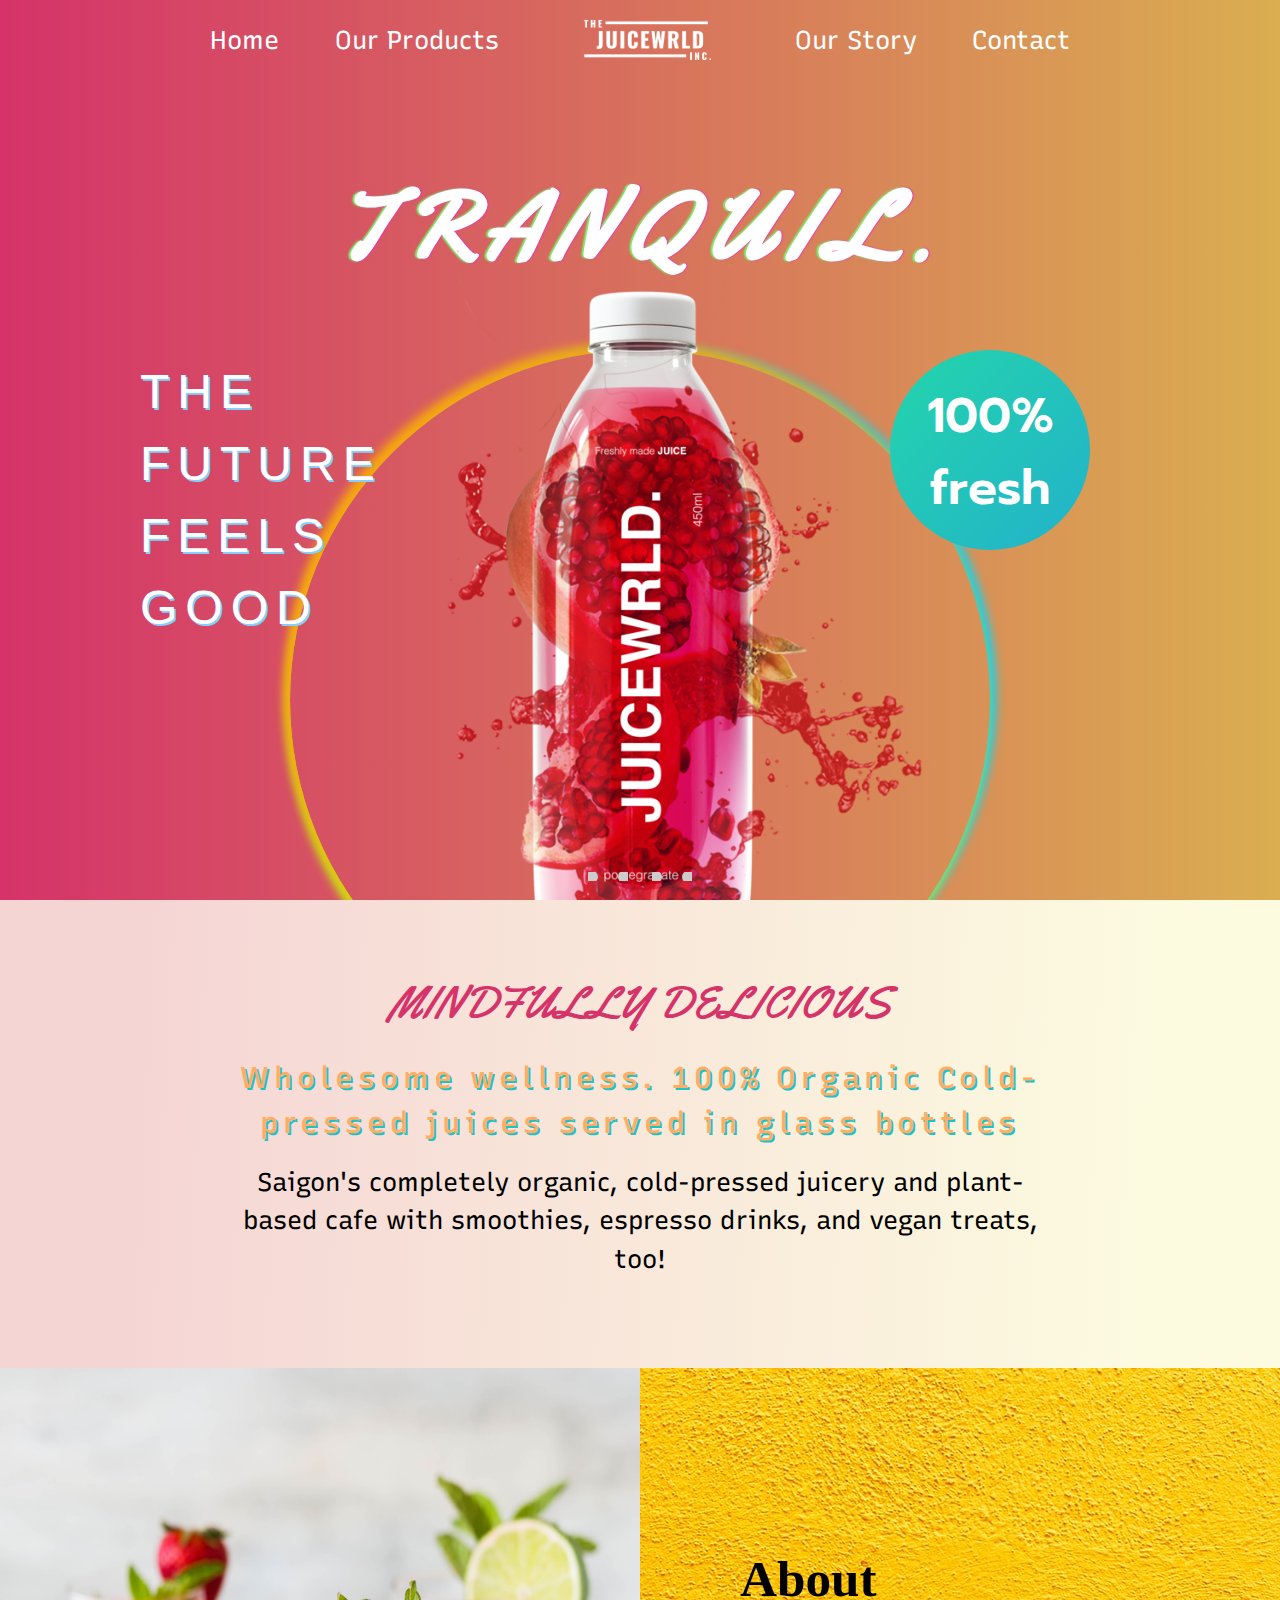
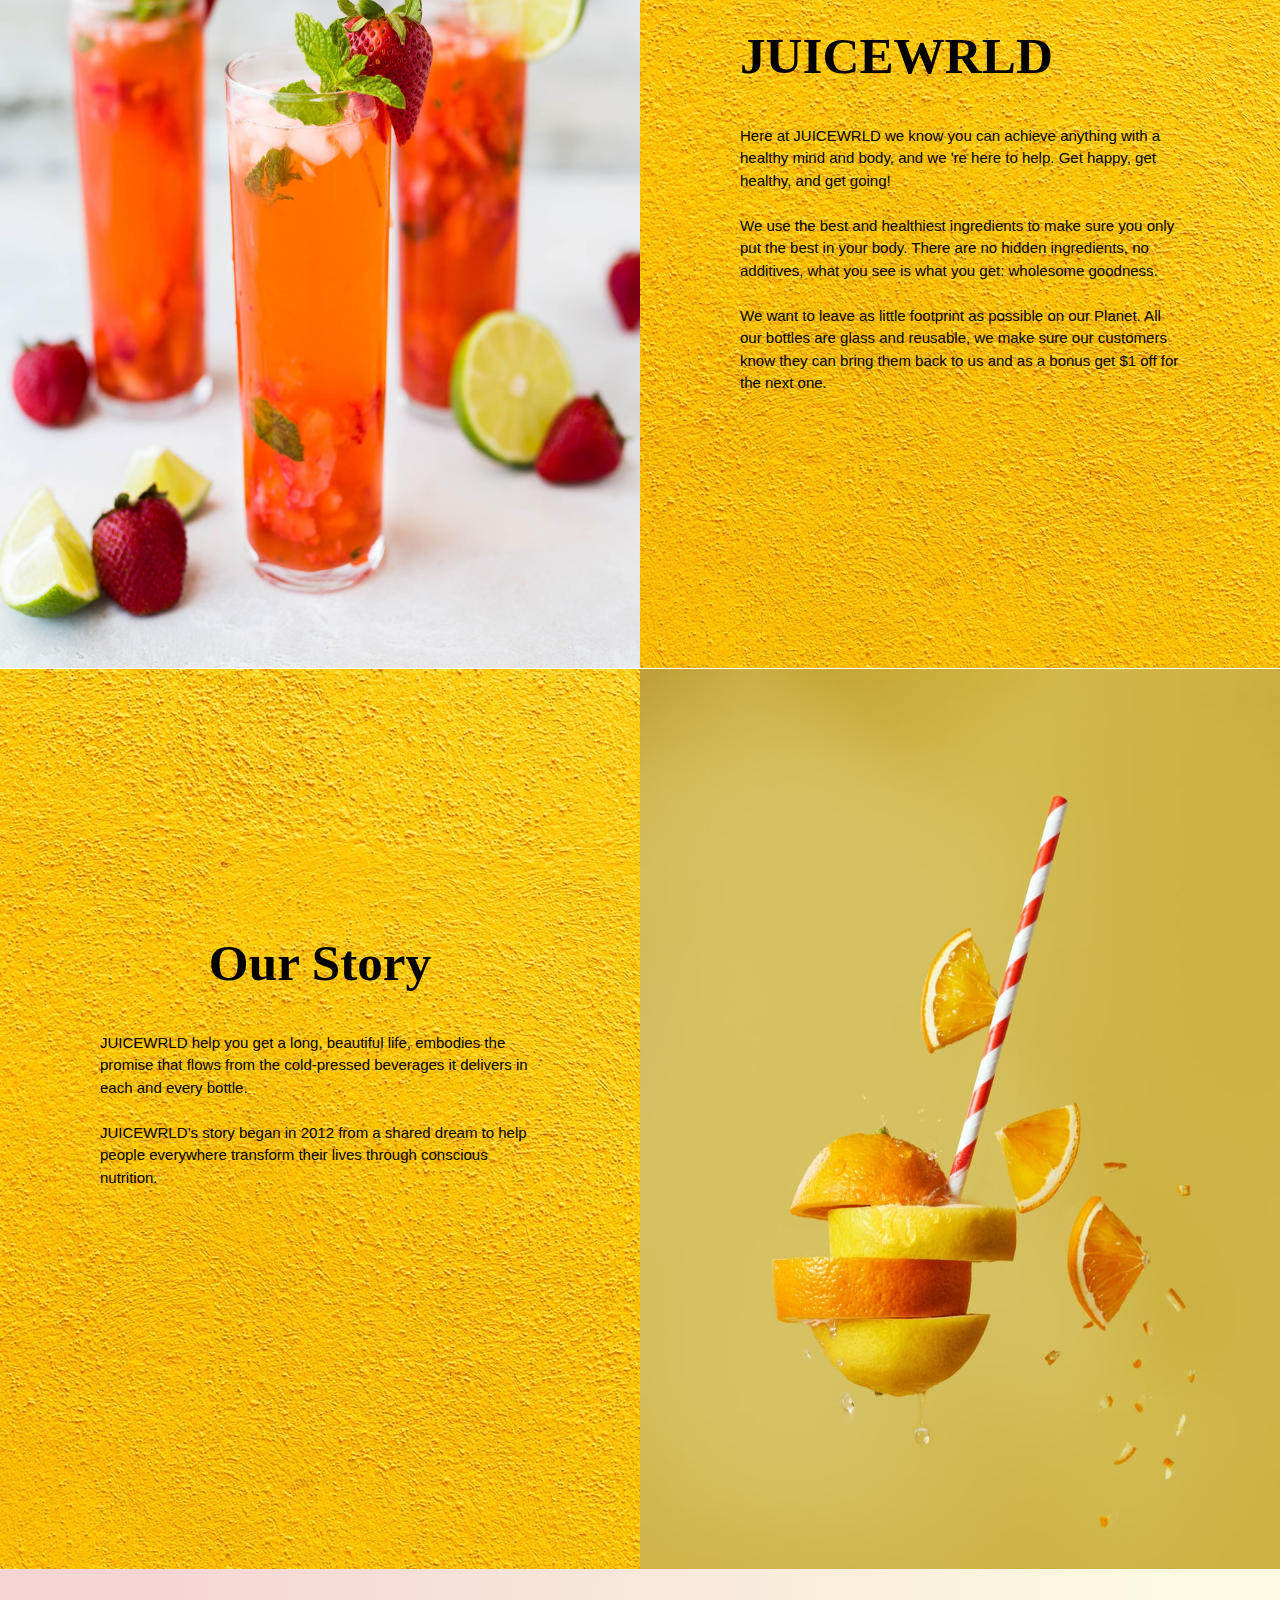
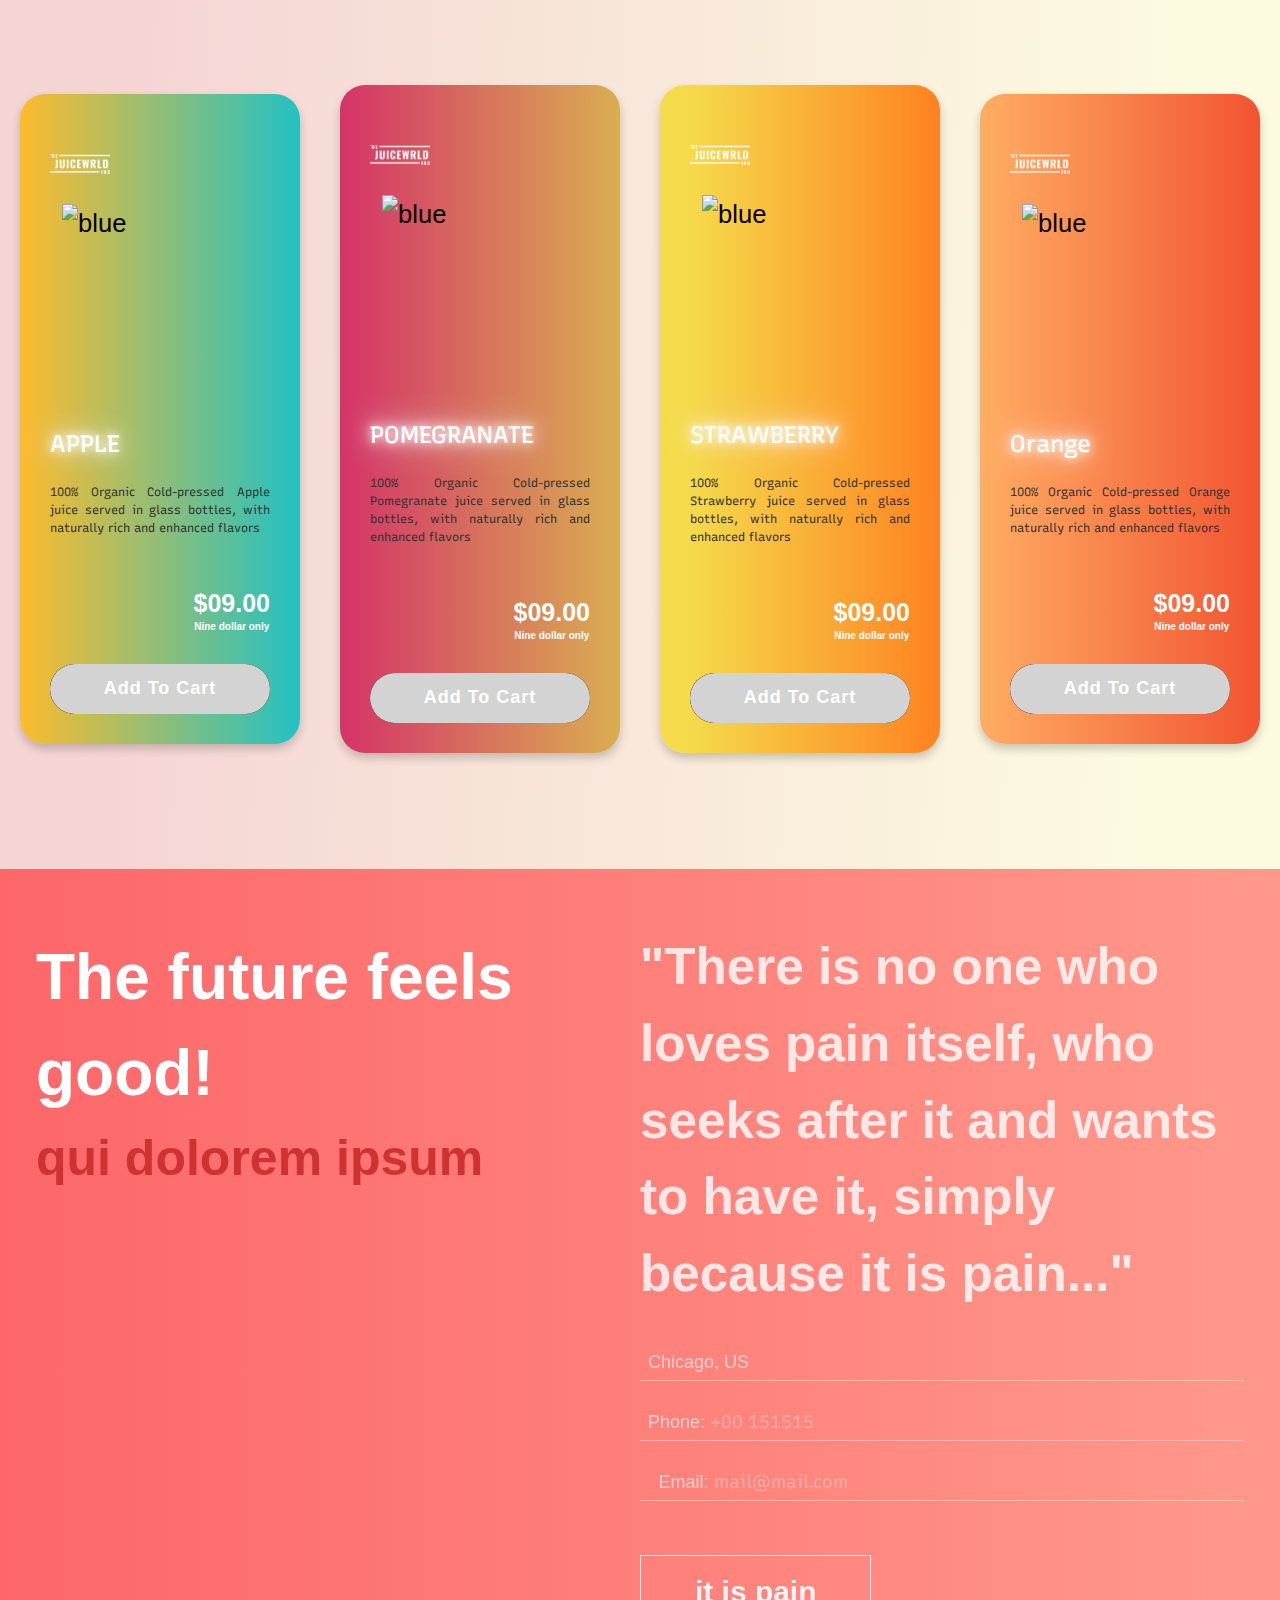
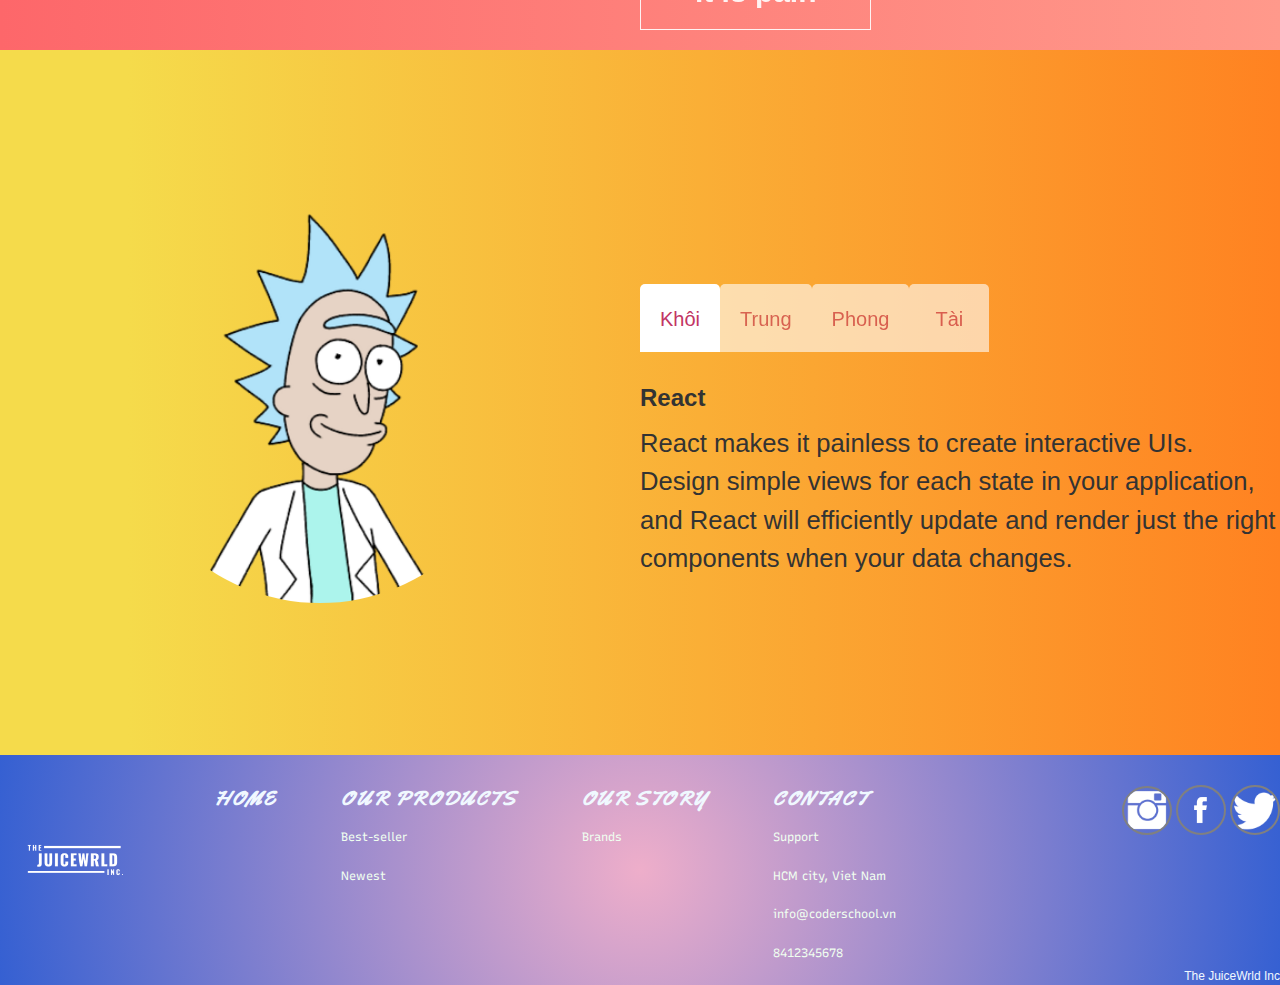
==== index.html @ 867b6883 "khoi" ====
<!DOCTYPE html>
<html>

<head>
  <meta charset="utf-8">
  <meta name="viewport" content="width=device-width">
  <title>repl.it</title>
  <link href="style.css" rel="stylesheet" type="text/css" />
  <link rel="preconnect" href="https://fonts.gstatic.com" crossorigin>
  <link href="https://fonts.googleapis.com/css2?family=Roboto:ital,wght@0,300;0,400;0,500;0,700;1,300&display=swap"
    rel="stylesheet">
  <link rel="stylesheet" href="https://cdnjs.cloudflare.com/ajax/libs/font-awesome/5.15.2/css/all.min.css"
    integrity="sha512-HK5fgLBL+xu6dm/Ii3z4xhlSUyZgTT9tuc/hSrtw6uzJOvgRr2a9jyxxT1ely+B+xFAmJKVSTbpM/CuL7qxO8w=="
    crossorigin="anonymous" />
  <link rel="preconnect" href="https://fonts.gstatic.com">
</head>

<body>
  <nav>
    <div class="nav-container">
      <div class="nav-link">
        <a href="#" class="nav-left">Home</a>
        <a href="#" class="nav-left">Our Products</a>
      </div>
      <img src="./images/juice_logo.png" alt="logo" width="200px">
      <div class="nav-link">
        <a href="#" class="nav-right">Our Story</a>
        <a href="#" class="nav-right">Contact</a>
      </div>
    </div>
  </nav>
  <div class="slider">
    <input type="radio" name="slider" title="slide1" checked="checked" class="slider__nav" />
    <input type="radio" name="slider" title="slide2" class="slider__nav" />
    <input type="radio" name="slider" title="slide3" class="slider__nav" />
    <input type="radio" name="slider" title="slide4" class="slider__nav" />
    <div class="slider__inner">
      <div class="slider__contents slider-page1">
        <h2 class="slider__caption">Tranquil.</h2>
        <div class="slider-circle"></div>
        <img class="slider_img" src="./images/Juice Pomegranate_2.png" height="800px">
        <p class="slider__txt">The future feels good</p>
        <p class="slider__right">100% fresh</p>
      </div>
      <div class="slider__contents slider-page2">
        <h2 class="slider__caption">Lightwave.</h2>
        <div class="slider-circle"></div>
        <img class="slider_img" src="./images/Juice Strawberry_2.png" height="800px">
        <p class="slider__txt">The future feels good</p>
        <p class="slider__right">100% fresh</p>
      </div>
      <div class="slider__contents slider-page3">
        <h2 class="slider__caption">Euphorics.</h2>
        <div class="slider-circle"></div>
        <img class="slider_img" src="./images/Juice Green_2.png" height="800px">
        <p class="slider__txt">The future feels good</p>
        <p class="slider__right">100% fresh</p>
      </div>
      <div class="slider__contents slider-page4">
        <h2 class="slider__caption">Kinergy.</h2>
        <div class="slider-circle"></div>
        <img class="slider_img" src="./images/Juice Orange_2.png" height="800px">
        <p class="slider__txt">The future feels good</p>
        <p class="slider__right">100% fresh</p>
      </div>
    </div>
  </div>
  <!-- story -->
  <div class="our-story">
    <div id="see-our-menu" class="div-block-13">
      <div class="text-block-34">
        MINDFULLY DELICIOUS<br />
      </div>
      <div class="paragraph-bigger cc-bigger-light">
        Wholesome wellness. 100% Organic Cold-pressed juices served in glass bottles <br />
      </div>
      <div class="text-block-35 mindfully">
        Saigon&#x27;s completely organic, cold-pressed juicery and plant-based cafe with smoothies, espresso drinks, and
        vegan treats, too!<br />
      </div>
    </div>
  </div>

  <div class="about-us">
    <div class="img-about"><img src="./images/khoi2.png" alt="" height="" width=""></div>
    <div class="about-us text">
      <h1 class="heading-2">About JUICEWRLD</h1>
      <p class="paragraph">
        Here at JUICEWRLD we know you can achieve anything with a healthy mind and body, and we &#x27;re here to help.
        Get happy, get healthy, and get going! <br />
        ‍<br />
        We use the best and healthiest ingredients to make sure you only put the best in your body. There are no hidden
        ingredients, no additives, what you see is what you get: wholesome goodness.<br />
        ‍<br />
        We want to leave as little footprint as possible on our Planet. All our bottles are glass and reusable, we make
        sure our customers know they can bring them back to us and as a bonus get $1 off for the next one.<br />
      </p>
    </div>
  </div>
  <div class="about-us">
    <div class="about-us text">
      <h1 class="heading-2">Our Story</h1>
      <p class="paragraph">
        JUICEWRLD help you get a long, beautiful life, embodies the promise that flows from the cold-pressed beverages it delivers in each and every bottle.  <br />
        ‍<br />
        JUICEWRLD’s story began in 2012 from a shared dream to help people everywhere transform their lives through conscious nutrition.<br />
        ‍<br />
    </div>
    <div class="img-about"><img src="./images/bg-aus.jpeg" alt="" height="" width=""></div>
    
  </div>
  <!--end story -->
  <div id="section3">

    <div class="product-card" id="card1">
      <div class="logo-cart">
        <img src="images/juice_logo.png" alt="logo">
        <i class='bx bx-shopping-bag'></i>
      </div>
      <div class="main-images">
        <img id="blue" class="blue active" src="images/Juice Green Apple 3.png" alt="blue">
      </div>
      <div class="juice-details">
        <span class="juice_name">APPLE</span>
        <p class="juice-info">100% Organic Cold-pressed Apple juice served in glass bottles, with naturally rich and
          enhanced flavors</p>
        <div class="stars">
          <i class='bx bxs-star'></i>
          <i class='bx bxs-star'></i>
          <i class='bx bxs-star'></i>
          <i class='bx bxs-star'></i>
          <i class='bx bx-star'></i>
        </div>
      </div>
      <div class="color-price">
        <div class="color-option">
          <span class="color"></span>
          <div class="circles">
          </div>
        </div>
        <div class="price">
          <span class="price_num">$09.00</span>
          <span class="price_letter">Nine dollar only</span>
        </div>
      </div>
      <div class="button button-color1">
        <div class="button-layer"></div>
        <button onclick="viewProduct()">Add To Cart</button>
      </div>
    </div>

    <div class="product-card" id="card2">
      <div class="logo-cart">
        <img src="images/juice_logo.png" alt="logo">
        <i class='bx bx-shopping-bag'></i>
      </div>
      <div class="main-images">
        <img id="blue" class="blue active" src="images/Juice Pomegranate 3.png" alt="blue">
      </div>
      <div class="juice-details">
        <span class="juice_name">POMEGRANATE</span>
        <p class="juice-info">100% Organic Cold-pressed Pomegranate juice served in glass bottles, with naturally rich
          and enhanced flavors</p>
        <div class="stars">
          <i class='bx bxs-star'></i>
          <i class='bx bxs-star'></i>
          <i class='bx bxs-star'></i>
          <i class='bx bxs-star'></i>
          <i class='bx bx-star'></i>
        </div>
      </div>
      <div class="color-price">
        <div class="color-option">
          <span class="color"></span>
          <div class="circles">
          </div>
        </div>
        <div class="price">
          <span class="price_num">$09.00</span>
          <span class="price_letter">Nine dollar only</span>
        </div>
      </div>
      <div class="button button-color2">
        <div class="button-layer"></div>
        <button onclick="viewProduct1()">Add To Cart</button>
      </div>
    </div>
    <div class="product-card" id="card3">
      <div class="logo-cart">
        <img src="images/juice_logo.png" alt="logo">
        <i class='bx bx-shopping-bag'></i>
      </div>
      <div class="main-images">
        <img id="blue" class="blue active" src="images/Juice Strawberry 3.png" alt="blue">
      </div>
      <div class="juice-details">
        <span class="juice_name">STRAWBERRY</span>
        <p class="juice-info">100% Organic Cold-pressed Strawberry juice served in glass bottles, with naturally rich
          and enhanced flavors</p>
        <div class="stars">
          <i class='bx bxs-star'></i>
          <i class='bx bxs-star'></i>
          <i class='bx bxs-star'></i>
          <i class='bx bxs-star'></i>
          <i class='bx bx-star'></i>
        </div>
      </div>
      <div class="color-price">
        <div class="color-option">
          <span class="color"></span>
          <div class="circles">
          </div>
        </div>
        <div class="price">
          <span class="price_num">$09.00</span>
          <span class="price_letter">Nine dollar only</span>
        </div>
      </div>
      <div class="button button-color3">
        <div class="button-layer"></div>
        <button onclick="viewProduct2()">Add To Cart</button>
      </div>
    </div>
    <div class="product-card" id="card4">
      <div class="logo-cart">
        <img src="images/juice_logo.png" alt="logo">
        <i class='bx bx-shopping-bag'></i>
      </div>
      <div class="main-images">
        <img id="blue" class="blue active" src="images/Juice Orange 3.png" alt="blue">
        <!--<img id="pink" class="pink" src="images/pink.png" alt="blue">-->
        <!--<img id="yellow" class="yellow" src="images/yellow.png" alt="blue">-->
      </div>
      <div class="juice-details">
        <span class="juice_name">Orange</span>
        <p class="juice-info">100% Organic Cold-pressed Orange juice served in glass bottles, with naturally rich and
          enhanced flavors</p>
        <div class="stars">
          <i class='bx bxs-star'></i>
          <i class='bx bxs-star'></i>
          <i class='bx bxs-star'></i>
          <i class='bx bxs-star'></i>
          <i class='bx bx-star'></i>
        </div>
      </div>
      <div class="color-price">
        <div class="color-option">
          <span class="color"></span>
          <div class="circles">
          </div>
        </div>
        <div class="price">
          <span class="price_num">$09.00</span>
          <span class="price_letter">Nine dollar only</span>
        </div>
      </div>
      <div class="button button-color4">
        <div class="button-layer"></div>
        <button onclick="viewProduct3()">Add To Cart</button>
      </div>
    </div>
  </div>
  <!-- contact  -->
  <div id="contact">
    <div class="grid wide contact__container">
      <div class="row">
        <div class="col l-6">
          <h1 class="contact__heading">
            The future feels good!
          </h1>
          <h3 class="contact__heading-sub">
            qui dolorem ipsum
          </h3>
        </div>
        <div class="col l-6">
          <h1 class="contact__heading-right">
            "There is no one who loves pain itself, who seeks after it and wants to have it, simply because
            it is pain..."
          </h1>
          <p><i class="fas fa-map-marker-alt"></i>Chicago, US</p>
          <p><i class="fas fa-phone-alt"></i> Phone: <a href="tel:+00 151515">+00 151515</a></p>
          <p><i class="fas fa-envelope"></i>Email: <a href="mailto:mail@mail.com">mail@mail.com</a></p>
          <span></span>
          <h3 class="text__contact">it is pain</h3>
        </div>
      </div>
    </div>
  </div>
  <!-- about -->
  <div id="slider__thanhttai">
    <div class="slider__img">
      <img src="./images/trung2.png" alt="" class="slider__img_a">
    </div>
    <div class="slider__thanhttai">
      <!-- Tab items -->
      <div class="tabs">
        <div class="tab-item active">
          <i class="tab-icon fas fa-apple-alt"></i>
          Khôi
        </div>
        <div class="tab-item">
          <i class="tab-icon fas fa-carrot"></i>
          Trung
        </div>
        <div class="tab-item">
          <i class="tab-icon fas fa-lemon"></i>
          Phong
        </div>
        <div class="tab-item">
          <i class="tab-icon fas fa-pepper-hot"></i>
          Tài
        </div>
        <div class="line"></div>
      </div>

      <!-- Tab content -->
      <div class="tab-content">
        <div class="tab-pane active">
          <h2>React</h2>
          <p>React makes it painless to create interactive UIs. Design simple views for each state in your
            application, and React will efficiently update and render just the right components when your
            data
            changes.</p>
        </div>
        <div class="tab-pane">
          <h2>Angular</h2>
          <p>Angular is an application design framework and development platform for creating efficient and
            sophisticated single-page apps.</p>
        </div>
        <div class="tab-pane">
          <h2>Ember</h2>
          <p>Ember.js is a productive, battle-tested JavaScript framework for building modern web
            applications. It
            includes everything you need to build rich UIs that work on any device.</p>
        </div>
        <div class="tab-pane">
          <h2>Vue.js</h2>
          <p>Vue (pronounced /vjuː/, like view) is a progressive framework for building user interfaces.
            Unlike
            other
            monolithic frameworks, Vue is designed from the ground up to be incrementally adoptable. </p>
        </div>
      </div>
    </div>
  </div>
  <!-- end about -->

  <footer>

    <div class="container">
      <div class="row1">
        <div class="row11">
          <div>
            <img src="images/juice_logo.png" width="150" />
          </div>
          <div class="col1">
            <div class="heading">Home</div>
          </div>
          <div>
            <div class="heading col">Our Products</div>
            <a href="#">Best-seller</a><br>
            <a href="#">Newest</a><br>
          </div>
          <div>
            <div class="heading col">Our Story</div>
            <a href="#">Brands</a><br>
          </div>
          <div>
            <div class="heading col">Contact</div>
            <a href="#">Support</a><br>
            <a href="#">HCM city, Viet Nam</a><br>
            <a href="#">info@coderschool.vn</a><br>
            <a href="#">8412345678</a><br>
          </div>
        </div>
        <div class="footer-right">
          <a href="#">
            <img src="images/ig.png" width="50" />
          </a>
          <a href="#">
            <img src="images/fb.png" width="50" />
          </a>
          <a href="#">
            <img src="images/twitter.png" width="50" />
          </a>
        </div>
      </div>
      <div class="row2">The JuiceWrld Inc</div>
    </div>
    </div>
  </footer>
  <script src="https://cdnjs.cloudflare.com/ajax/libs/animejs/2.0.2/anime.min.js"></script>
  <script src="/script.js"></script>
  <script>
    function viewProduct() {
      window.location.href = "product1.html";
    }
    function viewProduct1() {
      window.location.href = "product2.html";
    }
    function viewProduct2() {
      window.location.href = "product3.html";
    }
    function viewProduct3() {
      window.location.href = "product4.html";
    }
  </script>
</body>

</html>
---- style.css ----
@import url("https://fonts.googleapis.com/css2?family=Open+Sans:wght@400;500;600&family=Recursive:wght@300;400;500;600&family=Yellowtail&display=swap");
@import url("https://fonts.googleapis.com/css2?family=Yellowtail&display=swap");
@import url(https://maxcdn.bootstrapcdn.com/font-awesome/4.5.0/css/font-awesome.min.css);
@import url("https://fonts.googleapis.com/css2?family=Prompt:wght@500&display=swap");
@import url("https://fonts.googleapis.com/css2?family=Permanent+Marker&display=swap");

*,
*:before,
*:after {
  box-sizing: border-box;
}

html,
body {
  height: 100%;
}

body {
  font-size: 1rem;
  line-height: 1.5;
  margin: 0px;
  font-family: "Recursive", sans-serif;
}

/* Nav Bar Styling */
nav {
  position: absolute;
  width: 100%;
  height: 80px;
  background: transparent !important;
  z-index: 1;
  top: 0;
}

.nav-container {
  display: flex;
  height: 100%;
  flex-direction: row;
  justify-content: center;
  align-items: center;
}

a {
  text-decoration: none;
  color: white;
  cursor: pointer;
  font-family: "Recursive";
  font-weight: 400;
}
a:hover {
  -webkit-mask-image: linear-gradient(
    -75deg,
    rgba(0, 0, 0, 0.6) 30%,
    #000 50%,
    rgba(0, 0, 0, 0.6) 70%
  );
  -webkit-mask-size: 200%;
  animation: shine 2s infinite;
}
@-webkit-keyframes shine {
  from {
    -webkit-mask-position: 150%;
  }
  to {
    -webkit-mask-position: -50%;
  }
}

.nav-left {
  padding-right: 4rem;
}

.nav-right {
  padding-left: 4rem;
}

/* Hero Styling */
.slider {
  height: 100vh;
  width: 100%;
  position: relative;
  overflow: hidden;
  display: -webkit-box;
  display: -webkit-flex;
  display: -ms-flexbox;
  display: flex;
  -webkit-flex-flow: row nowrap;
  -ms-flex-flow: row nowrap;
  flex-flow: row nowrap;
  -webkit-box-align: end;
  -webkit-align-items: flex-end;
  -ms-flex-align: end;
  align-items: flex-end;
  -webkit-box-pack: center;
  -webkit-justify-content: center;
  -ms-flex-pack: center;
  justify-content: center;
  z-index: 0;
}
.slider__nav {
  width: 8px;
  height: 8px;
  margin: 1rem 12px 1.2rem 12px;
  border-radius: 50%;
  z-index: 10;
  outline: 6px solid #ccc;
  outline-offset: -6px;
  box-shadow: 0 0 0 0 #333, 0 0 0 0 rgba(51, 51, 51, 0);
  cursor: pointer;
  -webkit-appearance: none;
  -moz-appearance: none;
  appearance: none;
  -webkit-backface-visibility: hidden;
  backface-visibility: hidden;
}
.slider__nav:checked {
  -webkit-animation: check 0.4s linear forwards;
  animation: check 0.4s linear forwards;
}
.slider__nav:checked:nth-of-type(1) ~ .slider__inner {
  left: 0%;
}
.slider__nav:checked:nth-of-type(2) ~ .slider__inner {
  left: -100%;
}
.slider__nav:checked:nth-of-type(3) ~ .slider__inner {
  left: -200%;
}
.slider__nav:checked:nth-of-type(4) ~ .slider__inner {
  left: -300%;
}
.slider__inner {
  position: absolute;
  top: 0;
  left: 0;
  width: 400%;
  height: 100%;
  -webkit-transition: left 0.4s;
  transition: left 0.4s;
  display: -webkit-box;
  display: -webkit-flex;
  display: -ms-flexbox;
  display: flex;
  -webkit-flex-flow: row nowrap;
  -ms-flex-flow: row nowrap;
  flex-flow: row nowrap;
}

.slider__txt {
  position: absolute;
  transform: translateX(-350px);
  z-index: 2;
  height: 300px;
  width: 300px;
  padding-top: 80px;
  font-size: 3rem;
  font-weight: 500;
  text-align: center;
  font-family: "Prompt", sans-serif;
  text-transform: uppercase;
  letter-spacing: 0.5rem;
  text-shadow: 2px 2px lightskyblue;
  text-align: left;
  color: white !important;
}

.slider__right {
  position: absolute;
  transform: translateX(350px);
  z-index: 2;
  height: 200px;
  width: 200px;
  border-radius: 50%;
  font-size: 3rem;
  font-weight: 600;
  padding-top: 30px;
  color: white;
  background: linear-gradient(-45deg, #d53369, #daae51, #23a6d5, #23d5ab);
  background-size: 400% 400%;
  animation: gradient 15s ease infinite;
  font-family: "Prompt", sans-serif;
}

@keyframes gradient {
  0% {
    background-position: 0% 50%;
  }
  50% {
    background-position: 100% 50%;
  }
  100% {
    background-position: 0% 50%;
  }
}

.slider__contents {
  height: 100%;
  text-align: center;
  padding: 0px;
  display: -webkit-box;
  display: -webkit-flex;
  display: -ms-flexbox;
  display: flex;
  -webkit-box-flex: 1;
  -webkit-flex: 1;
  -ms-flex: 1;
  flex: 1;
  -webkit-flex-flow: column nowrap;
  -ms-flex-flow: column nowrap;
  flex-flow: column nowrap;
  -webkit-box-align: center;
  -webkit-align-items: center;
  -ms-flex-align: center;
  align-items: center;
  -webkit-box-pack: center;
  -webkit-justify-content: center;
  -ms-flex-pack: center;
  justify-content: center;
}

.slider-page1 {
  background: linear-gradient(90deg, #d53369 0%, #daae51 100%);
}

.slider-page2 {
  background: linear-gradient(90deg, #f5db4b 10%, #ff8221 100%);
}

.slider-page3 {
  background: linear-gradient(90deg, #fdbb2d 0%, #22c1c3 100%);
}

.slider-page4 {
  background: linear-gradient(90deg, #ffad63 0%, #f25431 100%);
}

.slider-circle {
  border: none;
  background-color: none;
  width: 700px;
  height: 700px;
  position: absolute;
  z-index: 1;
  transform: translateY(250px);
  -webkit-box-shadow: -6px -8px 10px #f8a50e, -4px 7px 10px #bff80e,
    6px -4px 10px #16acc7;
  -moz-box-shadow: -6px -8px 10px #f8a50e, -4px 7px 10px #bff80e,
    6px -4px 10px #0ed6f8;
  box-shadow: -6px -8px 10px #f8a50e, -4px 7px 10px #bff80e,
    6px -4px 10px #0ed6f8;

  -webkit-border-radius: 50%;
  -moz-border-radius: 50%;
  border-radius: 50%;

  -webkit-transition: box-shadow 0.4s ease;
  -moz-transition: box-shadow 0.4s ease;
  -o-transition: box-shadow 0.4s ease;
  -ms-transition: box-shadow 0.4s ease;
  transition: box-shadow 0.4s ease;
}

.slider__caption {
  position: absolute;
  transform: translateY(-220px);
  margin: 0.5rem 0 1rem;
  color: white;
  text-transform: uppercase;
  font-family: "Yellowtail", cursive;
  font-size: 6rem;
  font-weight: 600;
  text-shadow: 0.1rem 0 0.1rem #ea36af, -0.125rem 0 0.1rem #75fa69;
  letter-spacing: 0.125em;
  animation-duration: 0.1s;
  animation-name: textflicker;
  animation-iteration-count: infinite;
  animation-direction: alternate;
}
@keyframes textflicker {
  from {
    text-shadow: 1px 0 0 #ea36af, -2px 0 0 #75fa69;
  }
  to {
    text-shadow: 2px 0.5px 2px #ea36af, -1px -0.5px 2px #75fa69;
  }
}

.slider_img {
  position: absolute;
  transform: translateY(200px);
  z-index: 3;
}

.slider__txt {
  color: #999;
  margin-bottom: 3rem;
  max-width: 300px;
}

@-webkit-keyframes check {
  50% {
    outline-color: #333;
    box-shadow: 0 0 0 12px #333, 0 0 0 36px rgba(51, 51, 51, 0.2);
  }
  70% {
    outline-color: #333;
    box-shadow: 0 0 0 0 #333, 0 0 0 0 rgba(51, 51, 51, 0);
  }
}

@keyframes check {
  50% {
    outline-color: #333;
    box-shadow: 0 0 0 12px #333, 0 0 0 36px rgba(51, 51, 51, 0.2);
  }
  70% {
    outline-color: #333;
    box-shadow: 0 0 0 0 #333, 0 0 0 0 rgba(51, 51, 51, 0);
  }
}

/* our story */
.our-story {
  display: flex;
  margin-top: 0;
  justify-content: center;
  flex-direction: column;
}
.text-block-34 {
  margin-top: 44px;
  font-family: "Permanent Marker", cursive;
  font-size: 44px;
  text-align: center;
}
.paragraph-bigger.cc-bigger-light {
  margin-bottom: 0px;
  padding-top: 19px;
  opacity: 1;
  font-family: Montserrat, sans-serif;
  color: #000;
  font-size: 30px;
  text-align: center;
}
.text-block-35 {
  padding-top: 18px;
  padding-right: 0px;
  padding-left: 0px;
  text-align: center;
}

/* about us */
.about-us {
  display: flex;
  margin-top: 0px;
  flex-direction: row;
  margin-bottom: -10px;
}

.img-about {
  flex-basis: 50%;
}

.img-about img {
  flex-basis: 50%;
  height: 100vh;
  width: 100%;

  min-height: 0px;
}

.about-us .text {
  height: 100vh;
  display: flex;
  flex-direction: column;
  justify-content: center;
  align-items: center;
  width: 50%;
  padding: 0 100px 100px;
  background-image: url(./images/bg_abt.jpeg);
}

.about-us .heading-2 {
  font-family: "Permanent Marker", cursive;
  padding-bottom: 30px;
}

.about-us p {
  font-size: 15px;
}
/* contact */
* {
  box-sizing: border-box;
  margin: 0;
}

.grid {
  width: 100%;
  display: block;
  padding: 0;
}

.grid.wide {
  max-width: 1200px;
  margin: 0 auto;
}

.row {
  display: flex;
  flex-wrap: wrap;
  margin-left: -4px;
  margin-right: -4px;
}
.l-6 {
  flex: 0 0 50%;
  max-width: 50%;
}
#contact {
  min-height: 500px;
  background: linear-gradient(90deg, #fd676a, #ff998b);
  width: 100%;
  color: #fff;
}
#contact p {
  font-size: 18px;
  line-height: 26px;
  opacity: 0.6;
  padding: 4px 0;
  margin: 24px 0;
  border-bottom: 1px solid rgba(255, 255, 255, 0.6);
}
#contact i {
  font-size: 14px;
  margin-right: 8px;
}
#contact .contact__heading-sub {
  color: rgb(207 50 50);
  font-size: 50px;
  margin-bottom: 40px;
}
.contact__infor a {
  color: #000;
}
#contact .contact__heading {
  font-size: 64px;
}
#contact .contact__heading-right {
  font-size: rem;
  opacity: 0.8;
  margin-bottom: 32px;
}
.contact__button {
  margin-top: 30px;
  padding: 12px 50px;
}
.contact__container {
  padding: 60px 0 20px 0;
}
.text__contact {
  margin-top: 30px;
  opacity: 0.9;
  padding: 14px 54px;
  display: inline-block;
  border: 1px solid;
}

#contact a {
  color: rgba(255, 255, 255, 0.5);
}
/* Google Fonts Poppins */
@import url("https://fonts.googleapis.com/css2?family=Poppins:wght@400;500;600&display=swap");
* {
  margin: 0;
  padding: 0;
  box-sizing: border-box;
  font-family: "Poppins", sans-serif;
}

#section3 {
  height: 100vh;
  display: flex;
  align-items: center;
  justify-content: center;
  background-image: linear-gradient(
    92.7deg,
    rgba(245, 212, 212, 1) 8.5%,
    rgba(252, 251, 224, 1) 90.2%
  );
}
.product-card {
  position: relative;
  max-width: 355px;
  width: 100%;
  border-radius: 25px;
  padding: 20px 30px 30px 30px;
  box-shadow: 0 5px 10px rgba(0, 0, 0, 0.2);
  z-index: 3;
  overflow: hidden;
  margin: 20px;
}
#card1 {
  background: linear-gradient(90deg, #fdbb2d 0%, #22c1c3 100%);
}
#card2 {
  background: linear-gradient(90deg, #d53369 0%, #daae51 100%);
}
#card3 {
  background: linear-gradient(90deg, #f5db4b 10%, #ff8221 100%);
}
#card4 {
  background: linear-gradient(90deg, #ffad63 0%, #f25431 100%);
}
.product-card .logo-cart {
  display: flex;
  align-items: center;
  justify-content: space-between;
  /* border: 1px solid red; */
}
.product-card .logo-cart img {
  height: 100px;
  width: 60px;
  object-fit: cover;
  /* border: 1px solid red; */
}

.product-card .logo-cart i {
  font-size: 27px;
  color: #707070;
  cursor: pointer;
  transition: color 0.3s ease;
  /* border: 1px solid red; */
}
.product-card .logo-cart i:hover {
  color: #333;
}
.product-card .main-images {
  position: relative;
  height: 210px;
}

.product-card .main-images img {
  position: absolute;
  height: 220px;
  width: 100%;
  object-fit: cover;
  /* transform: rotate(18deg); */
  left: 12px;
  top: -40px;
  z-index: -1;
  opacity: 0;
  transition: opacity 0.5s ease;
  margin-top: 30px;
  padding-right: 15px;
}
.product-card .main-images img.active {
  opacity: 1;
}
.juice_name {
  padding-top: 20px;
  font-size: 24px;
  font-family: "Recursive";
  font-weight: 500;
  color: #fff;
  text-shadow: 0 0 10px #fff, 0 0 20px #fff, 0 0 40px #fff;
}

.juice-info {
  font-family: "Recursive";
  font-size: 16px;
  padding-top: 20px;
}
.product-card .juice-details p {
  font-size: 12px;
  font-weight: 400;
  color: #333;
  text-align: justify;
}
.product-card .juice-details .stars i {
  margin: 0 -1px;
  color: #333;
}
.product-card .color-price .color-option {
  display: flex;
  align-items: center;
}
.color-price {
  display: flex;
  justify-content: space-between;
  align-items: center;
  margin-top: 10px;
}
.color-price .color-option .color {
  font-size: 18px;
  font-weight: 500;
  color: white;
  margin-right: 8px;
  font-family: "Recursive";
}
.color-option .circles {
  display: flex;
}
.color-option .circles .circle {
  height: 18px;
  width: 18px;
  background: #0071c7;
  border-radius: 50%;
  margin: 0 4px;
  cursor: pointer;
  transition: all 0.4s ease;
}
.color-option .circles .circle.blue.active {
  box-shadow: 0 0 0 2px #fff, 0 0 0 4px #0071c7;
}
.color-option .circles .circle.pink {
  background: #fa1795;
}
.color-option .circles .circle.pink.active {
  box-shadow: 0 0 0 2px #fff, 0 0 0 4px #fa1795;
}
.color-option .circles .circle.yellow {
  background: #f5da00;
}
.color-option .circles .circle.yellow.active {
  box-shadow: 0 0 0 2px #fff, 0 0 0 4px #f5da00;
}
.color-price .price {
  display: flex;
  flex-direction: column;
  justify-content: center;
  align-items: center;
}
.color-price .price .price_num {
  font-size: 25px;
  font-weight: 600;
  color: white;
}
.color-price .price .price_letter {
  font-size: 10px;
  font-weight: 600;
  margin-top: -4px;
  color: white;
}
.product-card .button {
  position: relative;
  height: 50px;
  width: 100%;
  border-radius: 25px;
  margin-top: 30px;
  overflow: hidden;
}
.product-card .button .button-layer {
  position: absolute;
  height: 100%;
  width: 300%;
  left: -100%;
  /* background-image: linear-gradient(135deg,#9708CC, #43CBFF,#9708CC, #43CBFF ); */
  transition: all 0.4s ease;
  border-radius: 25px;
}
.product-card .button:hover .button-layer {
  left: 0;
}
.product-card .button button {
  position: relative;
  height: 100%;
  width: 100%;
  background: none;
  outline: none;
  border: none;
  font-size: 18px;
  font-weight: 600;
  letter-spacing: 1px;
  color: #fff;
  background-color: lightgray;
}

/* .row{
    display: flex;
    justify-content: around;
} */

.product-card .juice-details .juice_name:hover {
  transition: 0.5s linear;
  color: black;
  text-shadow: 0 0 10px #fff, 0 0 20px #fff, 0 0 40px #fff;
}
.product-card .juice-details .juice_name:nth-child(1) {
  margin-right: 5px;
}
.product-card .juice-details .juice_name:nth-child(2) {
  margin-left: 30px;
}
footer {
  background: radial-gradient(
    circle,
    rgba(238, 174, 202, 1) 0%,
    rgba(53, 96, 210, 1) 100%
  );
  color: cornsilk;
  padding-top: 30px;
}

footer .row1 {
  display: flex;
  justify-content: space-between;
}
footer .row11 {
  display: flex;
  justify-content: space-between;
  width: 70%;
}

footer .heading {
  color: aliceblue;
  font-family: "Yellowtail", cursive;
  font-size: 20px;
  font-weight: 900;
  line-height: 1.4;
  letter-spacing: 0.08em;
  text-transform: uppercase;
}

footer img {
  max-width: 95vw;
  height: auto;
}
/* footer .col1{
    display: flex;
    flex-direction: column;
    
} */

footer li {
  list-style-type: none;
}

.footer-right img {
  border-radius: 50%;
  border: 2px solid grey;
}
footer .row2 {
  display: flex;
  justify-content: right;
  color: aliceblue;
  font-size: 12px;
}

footer #lmao a {
  margin-right: 20px;
  font-size: 12px;
}

footer a {
  text-decoration: none;
  color: honeydew;
  font-size: 12px;
}
/* product */

:root {
  --white: #fff;
  --black: #111;
  --primary: #9d9091;
}
* *::before *::after {
  box-sizing: inherit;
  margin: 0;
  padding: 0;
}

body {
  font-size: 1.6rem;
  font-weight: 400;
  color: var (--pink);
  font-family: "Recursive", sans-serif;
  background-color: var(--white);
}

nav {
  position: absolute;
  width: 100%;
  height: 80px;
  background-color: transparent;
  z-index: 1;
  top: 30px;
}

.nav-container {
  display: flex;
  height: 100%;
  flex-direction: row;
  justify-content: center;
  align-items: center;
}
nav {
  background: linear-gradient(90deg, #d53369 0%, #daae51 100%);
  position: absolute;
  width: 100%;
  height: 80px;
  z-index: 1;
  top: 0;
  left: 0;
  right: 0;
}

.nav-container {
  display: flex;
  height: 100%;
  flex-direction: row;
  justify-content: center;
  align-items: center;
}

a {
  text-decoration: none;
  color: white;
  cursor: pointer;
  font-family: "Recursive";
  font-weight: 400;
}
a:hover {
  mask-image: linear-gradient(
    -75deg,
    rgba(0, 0, 0, 0.6) 30%,
    #000 50%,
    rgba(0, 0, 0, 0.6) 70%
  );
  mask-size: 200%;
  animation: shine 2s infinite;
}
@keyframes shine {
  from {
    -webkit-mask-position: 150%;
  }
  to {
    -webkit-mask-position: -50%;
  }
}

.nav-left {
  padding-right: 3rem;
}

.nav-right {
  padding-left: 3rem;
}

.b-circle {
  height: 500px;
  width: 500px;
  border-radius: 50%;
  background-color: pink;
  position: relative;
  /* background-image: radial-gradient(#ff8a00, #e52e71); */
  box-shadow: 0 10px 15px 5px grey;
  display: block;
  margin: auto;
  background: -webkit-radial-gradient(100px 100px, circle, #ff8a00, #e52e71);
}

.b-circle img {
  border-radius: 50%;
  max-width: 500px;
  padding-top: 50px;
  position: absolute;
  transform: rotate(20deg);
  left: 10px;
  top: 10px;
}

.container__container {
  max-width: 1400px;
  margin: 0 auto;
  padding-top: 200px;
}

.content-product {
  display: flex;
  justify-content: space-between;
  align-items: center;
  padding-left: 60px;
  padding-right: 60px;
}

.left-side {
  flex-basis: 40%;
  display: flex;
  align-items: center;
  justify-content: center;
}

.header1 {
  color: red;
  font-weight: 400;
  font-size: 30px;
}

.header2 {
  padding-bottom: 20px;
  color: pink;
  font-size: 50px;
}

.bottom-row {
  display: flex;
  justify-content: space-between;
}

table {
  border-collapse: separate;
  border: solid black 1px;
  border-spacing: 0;
  border-radius: 6px;
  color: white;
}

table tr th,
table tr td {
  border-right: 1px solid #000;
  border-bottom: 1px solid #000;
  padding: 5px;
  color: black;
}
table tr th:first-child,
table tr td:first-child {
  border-left: 1px solid #bbb;
}
table tr th {
  background: #eee;
  border-top: 1px solid #bbb;
  text-align: left;
}

tr .first-column {
  background: -webkit-radial-gradient(10px 10px, circle, #ff8a00, #e52e71);
  color: white;
}

.nutri {
  padding-bottom: 30px;
}
button.content__btn {
  width: 80px;
  height: 80px;
  font-weight: 600;
  text-align: center;
  padding: 10px 0 0 0;
  border-radius: 3px;
  outline: none;
  border: 1px solid #ccc;
  margin: 0 6px;
  background: #fff;
}
button.content__btn:active {
  background: -webkit-radial-gradient(10px 10px, circle, #ff8a00, #e52e71);
  color: #fff;
}
.content__btn .mes {
  font-weight: 100;
}
.button__btn-order {
  display: flex;
}

.button__quantity span {
  padding: 0 16px 0 0;
}
.button__quantity {
  border: 1px solid #ccc;
  padding: 5px -21px 5px 5px;
  margin-right: 60px;
  padding: 8px 0 8px 15px;
  border-radius: 10px;
}
button.btn {
  padding: 10px 20px;
  color: #fff;
  background: -webkit-radial-gradient(10px 10px, circle, #ff8a00, #e52e71);
  outline: none;
  border: 1px solid #ccc;
  cursor: pointer;
  border-radius: 15px;
}

.btn:active {
  background: -webkit-radial-gradient(10px 10px, circle, #a85a00, #961e4a);
}
/* toast message */
.toast {
  display: flex;
  align-items: center;
  border-left: 3px solid;
  box-shadow: 0 4px 8px rgba(0, 0, 0, 0.5);
  background-color: #fff;
  border-radius: 3px;
  max-width: 446px;
  padding: 10px 0;
  transition: all linear 0.3s;
}
@keyframes slideInLeft {
  from {
    opacity: 0;
    transform: translateX(calc(100% + 16px));
  }
  to {
    opacity: 1;
    transform: translateX(0);
  }
}
@keyframes FadeIn {
  to {
    opacity: 0;
  }
}
.toast + .toast {
  margin-top: 24px;
}
.toast__close,
.toast__icon {
  padding: 0 16px;
}
.toast__icon {
  font-size: 24px;
}

.toast__body {
  flex-grow: 1;
}

.toast__title {
  margin: 10px 0 10px 0;
  font-size: 16px;
  color: #333;
}

.toast__msg {
  margin: 5px 0 10px 0;
  font-size: 16px;
  color: #666;
}

.toast__close {
  font-size: 20px;
  color: rgba(0, 0, 0, 0.2);
  cursor: pointer;
}

.toast--success {
  border-color: #71be34;
}
.toast--success .toast__icon {
  color: #71be34;
}
.toast--danger {
  border-color: #ff623d;
}
.toast--danger .toast__icon {
  color: #ff623d;
}

.toast--warn {
  background-color: #ffb702;
}
.toast--warn .toast__icon {
  background-color: #ffb702;
}

#toast {
  position: fixed;
  top: 16px;
  right: 16px;
}
input#js-quantity {
  outline: none;
  border: 1px solid transparent;
  text-align: center;
}
.button__quantity span {
  cursor: pointer;
}

/* slider */

#slider__thanhttai {
  display: flex;
  width: 100%;
  justify-content: center;
  padding: 150px 0;
  background: linear-gradient(90deg, #f5db4b 10%, #ff8221 100%);
}
.slider__img {
  flex-basis: 50%;
  display: flex;
  justify-content: center;
  align-items: center;
}
img.slider__img_a {
  width: 400px;
  height: 400px;
  border-radius: 50%;
  /* background-position: center; */
  object-fit: cover;
  /* background-size: contain; */
}

.slider__thanhttai {
  max-width: 720px;
  flex-basis: 50%;
  margin-top: 84px;
}
.tabs {
  display: flex;
  position: relative;
}
.tabs .line {
  position: absolute;
  left: 0;
  bottom: 0;
  width: 0;
  height: 6px;
  border-radius: 15px;
  background-color: #c23564;
  transition: all 0.2s ease;
}
.tab-item {
  min-width: 80px;
  padding: 16px 20px 11px 20px;
  font-size: 20px;
  text-align: center;
  color: #c23564;
  background-color: #fff;
  border-top-left-radius: 5px;
  border-top-right-radius: 5px;
  border-bottom: 5px solid transparent;
  opacity: 0.6;
  cursor: pointer;
  transition: all 0.5s ease;
}
.tab-icon {
  font-size: 24px;
  width: 32px;
  position: relative;
  top: 2px;
}
.tab-item:hover {
  opacity: 1;
  background-color: rgba(194, 53, 100, 0.05);
  border-color: rgba(194, 53, 100, 0.1);
}
.tab-item.active {
  opacity: 1;
}
#slider__thanhttai .tab-content {
  padding: 28px 0;
  min-height: 200px;
}
.tab-pane {
  color: #333;
  display: none;
}
.tab-pane.active {
  display: block;
}
.tab-pane h2 {
  font-size: 24px;
  margin-bottom: 8px;
}
/* story */
@font-face {
  font-family: "Permanent Marker";
  font-style: normal;
  font-weight: 400;
  src: url(https://fonts.gstatic.com/s/permanentmarker/v10/Fh4uPib9Iyv2ucM6pGQMWimMp004La2Cfw.woff2)
    format("woff2");
  unicode-range: U+0000-00FF, U+0131, U+0152-0153, U+02BB-02BC, U+02C6, U+02DA,
    U+02DC, U+2000-206F, U+2074, U+20AC, U+2122, U+2191, U+2193, U+2212, U+2215,
    U+FEFF, U+FFFD;
}
.div-block-13 {
  position: relative;
  padding: 0 204px 90px;
  display: flex;
  margin-top: 0;
  justify-content: center;
  flex-direction: column;
  background-image: linear-gradient(
    92.7deg,
    rgba(245, 212, 212, 1) 8.5%,
    rgba(252, 251, 224, 1) 90.2%
  );
}
.text-block-34 {
  margin-top: 70px;
  font-family: "Yellowtail", cursive;
  font-size: 44px;
  text-align: center;
  color: #d53369;
  animation-duration: 0.1s;
  animation-name: textflicker;
  animation-iteration-count: infinite;
  animation-direction: alternate;
}
@keyframes textflicker {
  from {
    text-shadow: 1px 0 0 #ea36af, -2px 0 0 #75fa69;
  }
  to {
    text-shadow: 2px 0.5px 2px #ea36af, -1px -0.5px 2px #75fa69;
  }
}
.paragraph-bigger.cc-bigger-light {
  margin-bottom: 0px;
  padding-top: 19px;
  font-family: "Recursive";
  color: #ffad63;
  font-size: 30px;
  text-shadow: 2px 2px #22c1c3;
  text-align: center;
  padding-left: 30px;
  padding-right: 30px;
  letter-spacing: 0.3rem;
  font-weight: 500;
}
.text-block-35 {
  padding-top: 18px;
  padding-right: 0px;
  padding-left: 0px;
  text-align: center;
  font-family: "Recursive";
  padding-left: 30px;
  padding-right: 30px;
}

/* Styling about us */
/* about us */
.about-us {
  display: flex;
  margin-top: 0px;
  flex-direction: row;
  margin-bottom: -10px;
}

.img-about {
  flex-basis: 50%;
}

.img-about img {
  flex-basis: 50%;
  height: 100vh;
  width: 100%;

  min-height: 0px;
}

.about-us .text {
  height: 100vh;
  display: flex;
  flex-direction: column;
  justify-content: center;
  align-items: center;
  width: 50%;
  padding: 0 100px 100px;
  background-image: url(./images/bg_abt.jpeg);
}

.about-us .heading-2 {
  font-family: "Permanent Marker", cursive;
  padding-bottom: 30px;
}

.about-us p {
  font-size: 15px;
}
.button {
  width: 220px;
  height: 50px;
  border: none;
  outline: none;
  color: #fff;
  background: #111;
  cursor: pointer;
  position: relative;
  z-index: 0;
  border-radius: 10px;
}

.button:before {
  content: "";
  background: linear-gradient(
    45deg,
    #ff0000,
    #ff7300,
    #fffb00,
    #48ff00,
    #00ffd5,
    #002bff,
    #7a00ff,
    #ff00c8,
    #ff0000
  );
  position: absolute;
  top: -2px;
  left: -2px;
  background-size: 400%;
  z-index: -1;
  filter: blur(5px);
  width: calc(100% + 4px);
  height: calc(100% + 4px);
  animation: glowing 20s linear infinite;
  opacity: 0;
  transition: opacity 0.3s ease-in-out;
  border-radius: 10px;
}

.button:active {
  color: #000;
}

.button:active:after {
  background: transparent;
}

.button:before {
  opacity: 1;
}

.button:after {
  z-index: -1;
  content: "";
  position: absolute;
  width: 100%;
  height: 100%;
  background: #111;
  left: 0;
  top: 0;
  border-radius: 10px;
}

button:hover {
  box-shadow: 0 0 10px 0 #00d7c3 inset, 0 0 20px 2px #00d7c3;
  border: 3px solid #00d7c3;
  stroke-width: 4;
}
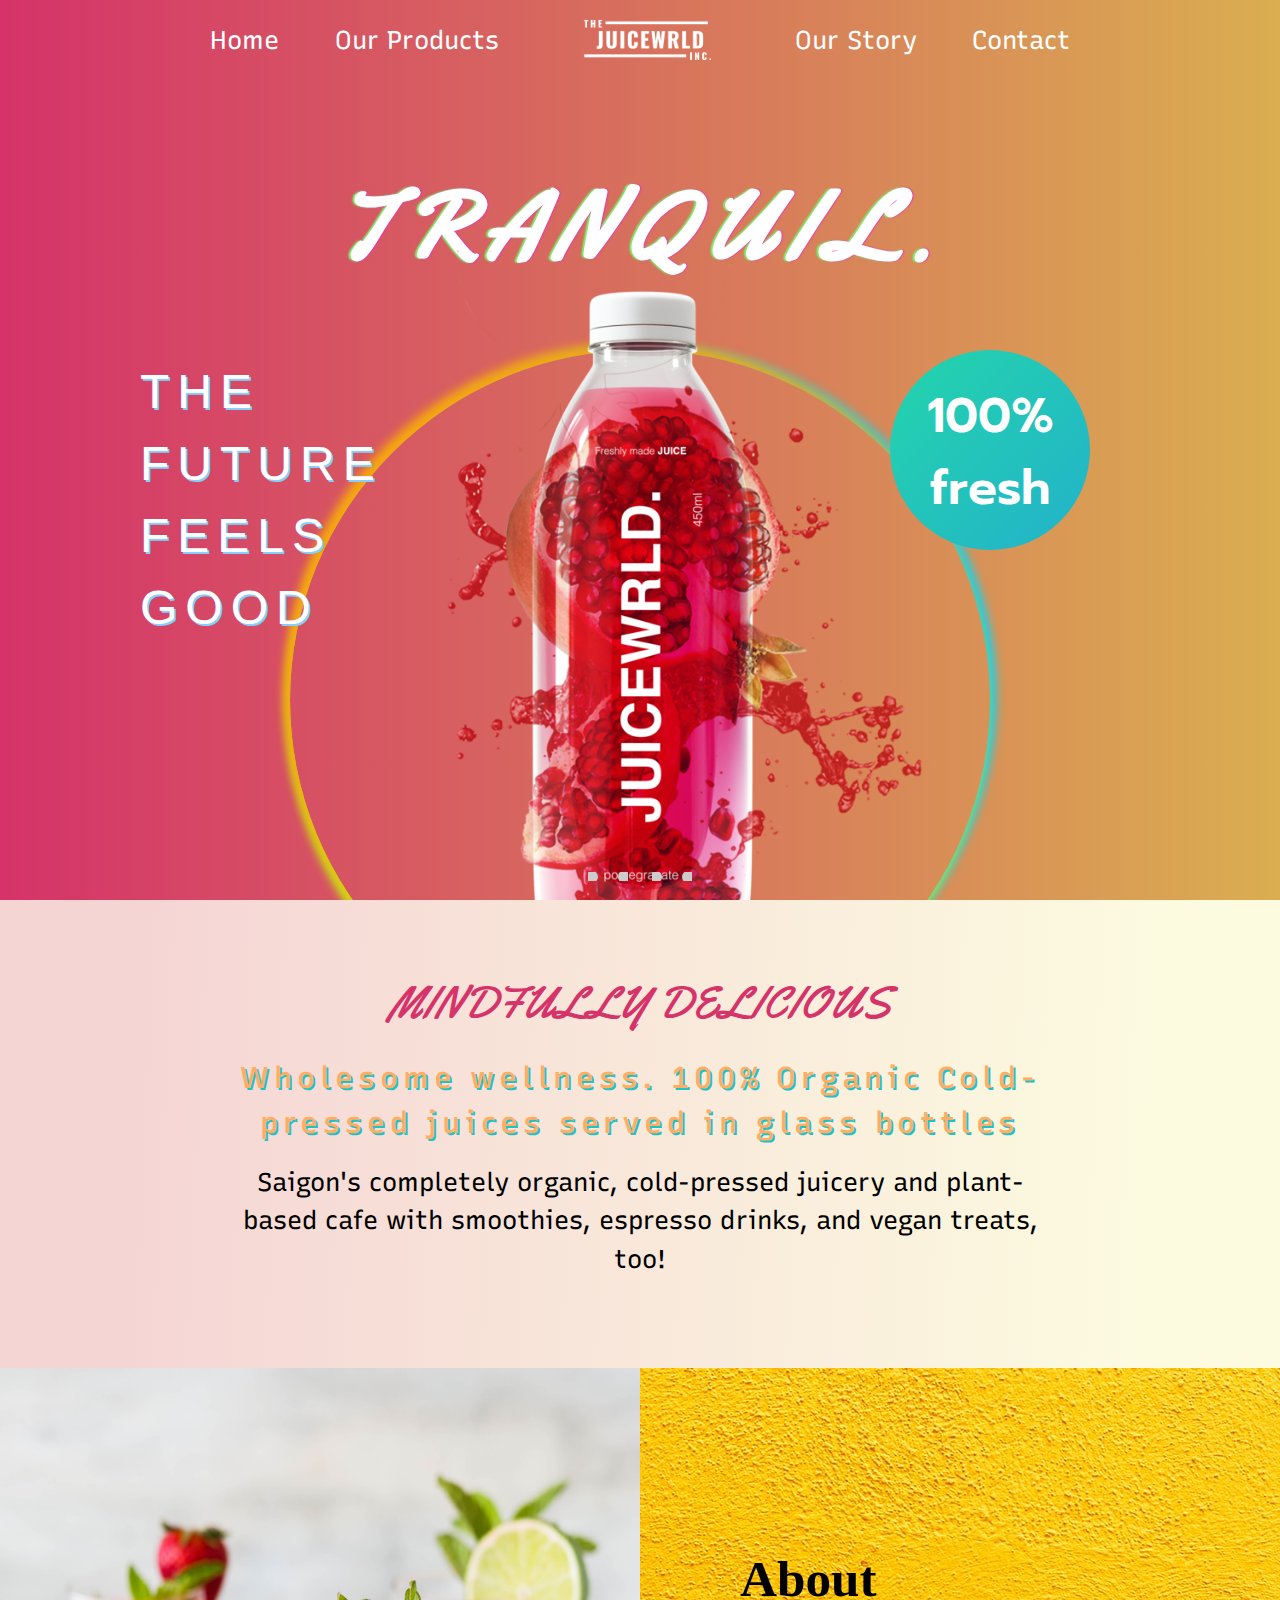
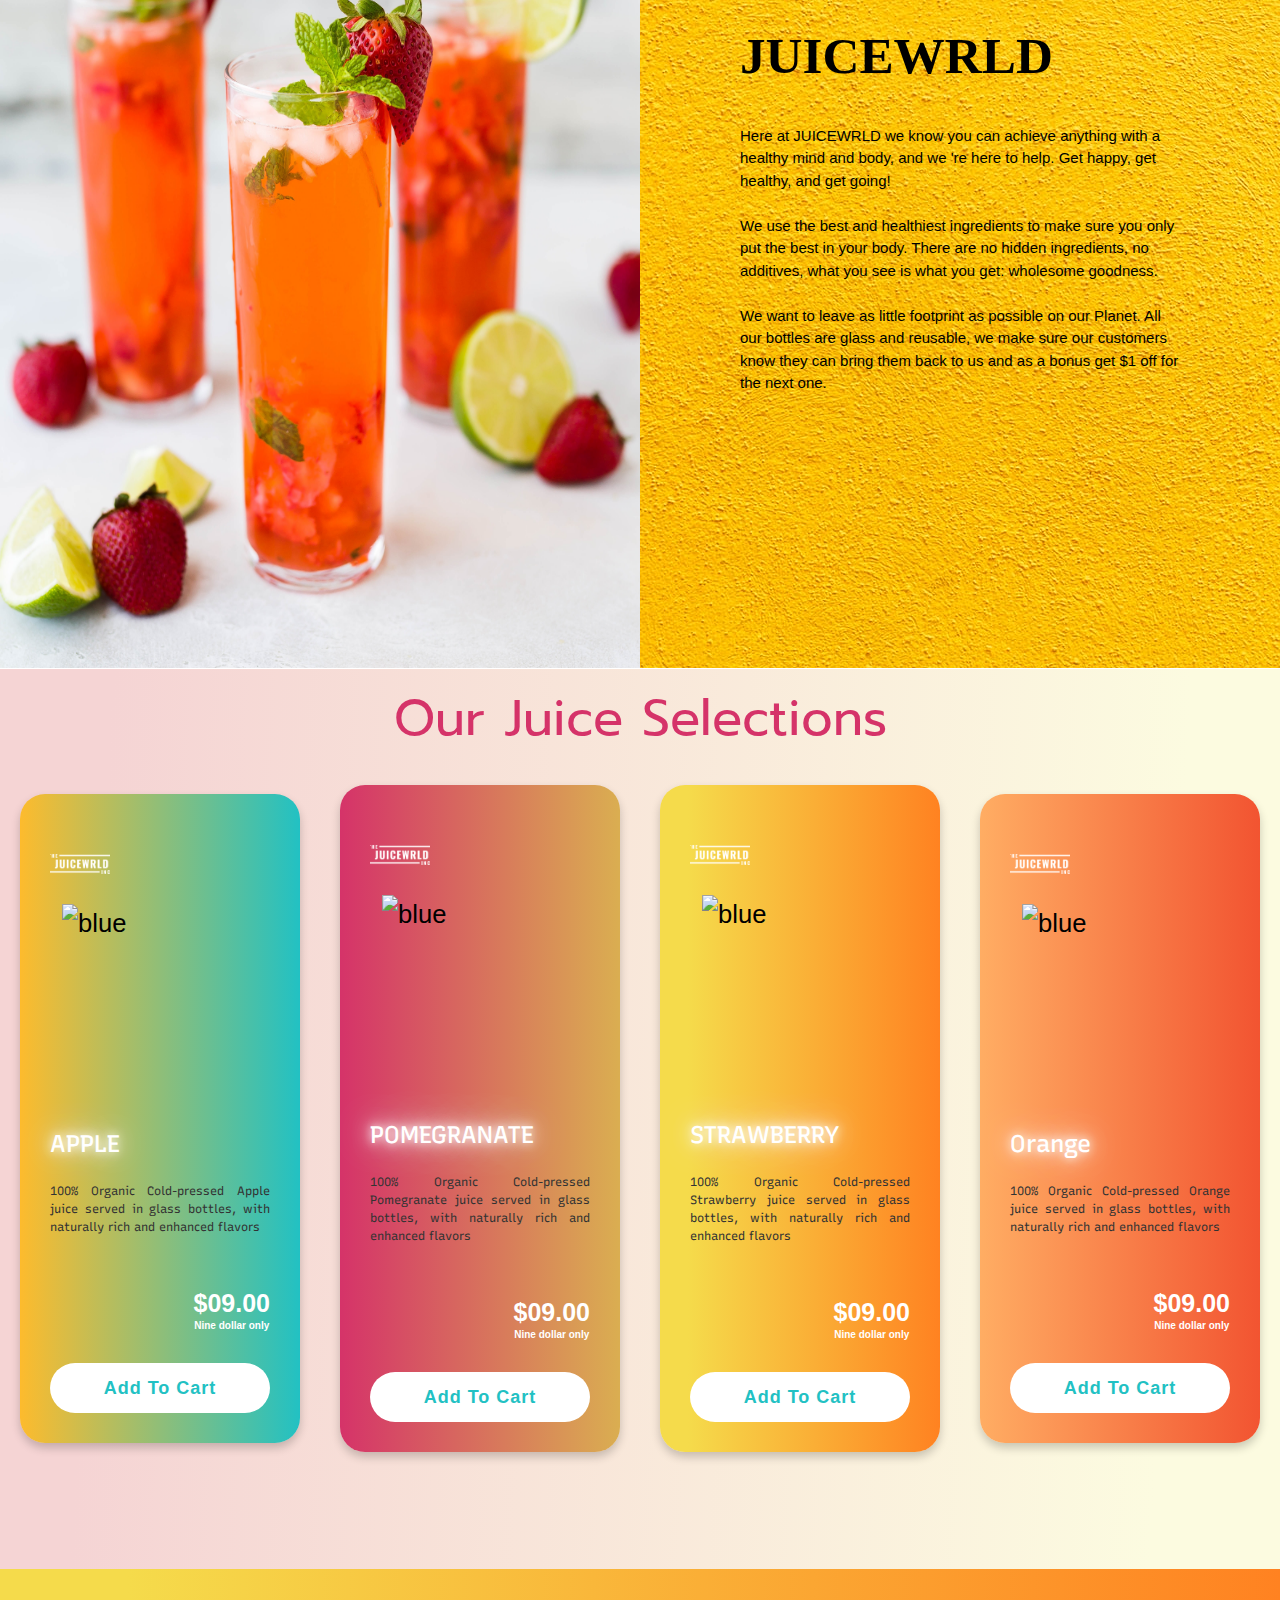
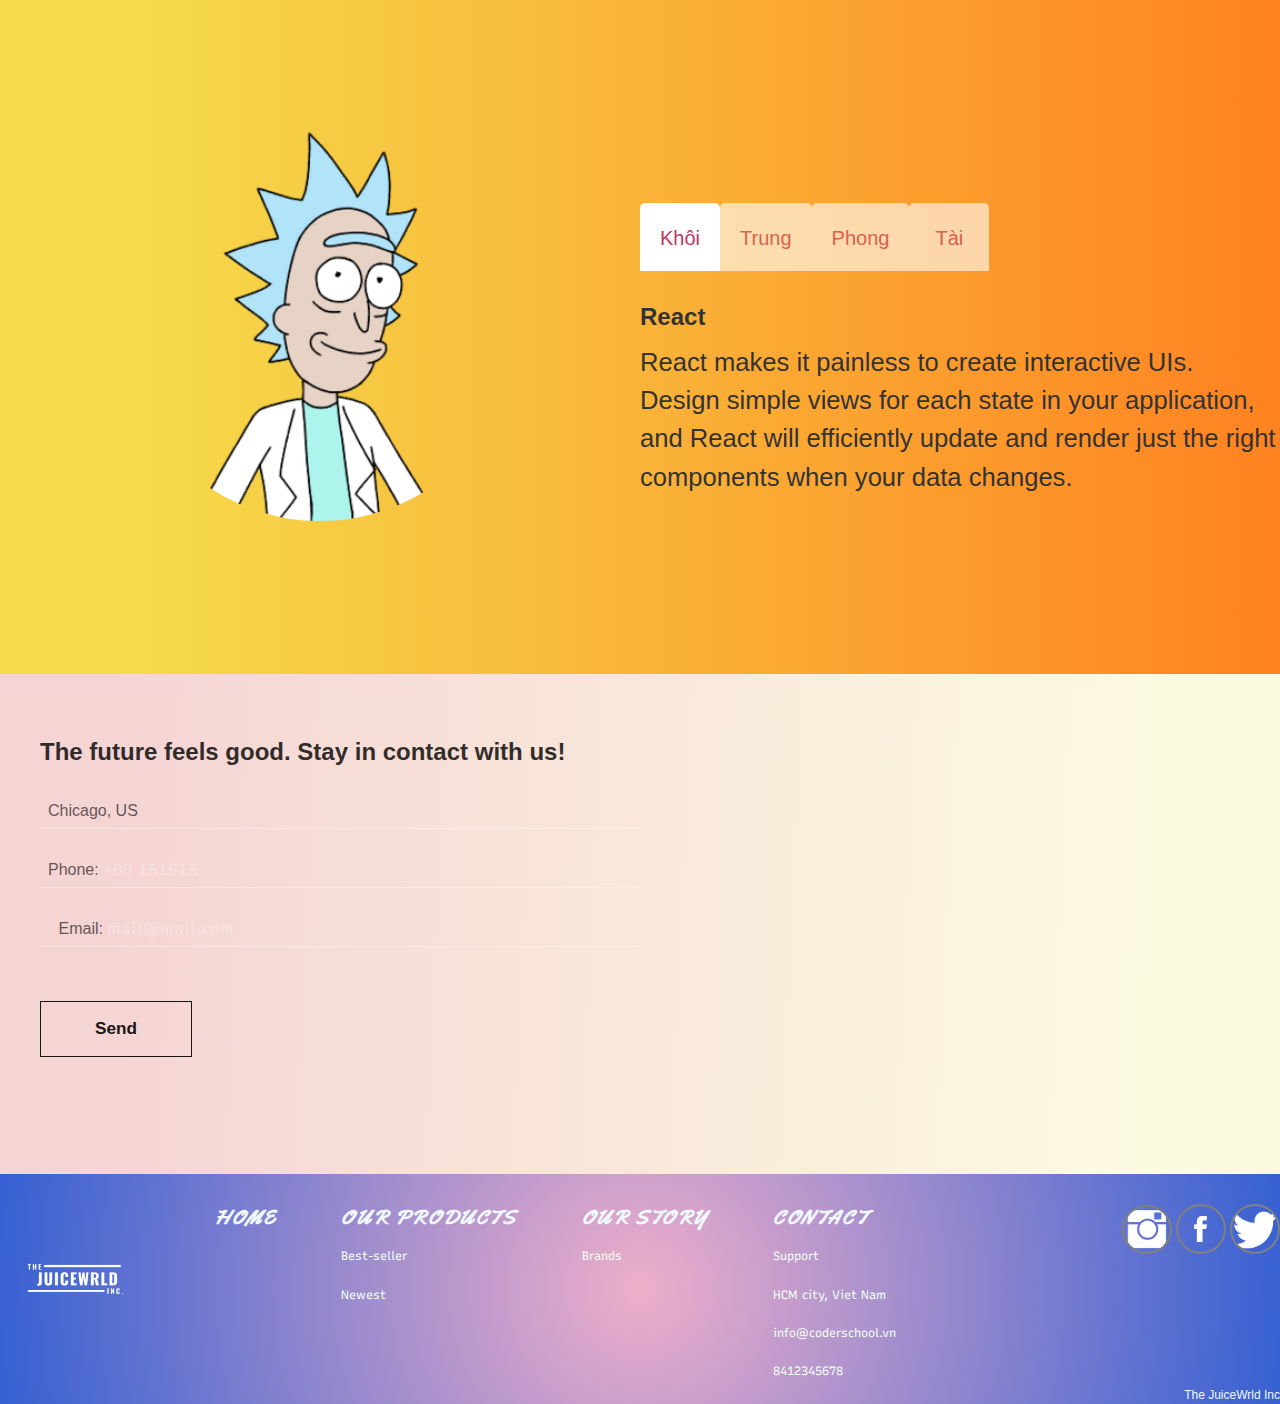
==== commit a9d357dd: "editing contact and product card sections" ====
--- a/index.html
+++ b/index.html
@@ -97,21 +97,9 @@
       </p>
     </div>
   </div>
-  <div class="about-us">
-    <div class="about-us text">
-      <h1 class="heading-2">Our Story</h1>
-      <p class="paragraph">
-        JUICEWRLD help you get a long, beautiful life, embodies the promise that flows from the cold-pressed beverages it delivers in each and every bottle.  <br />
-        ‍<br />
-        JUICEWRLD’s story began in 2012 from a shared dream to help people everywhere transform their lives through conscious nutrition.<br />
-        ‍<br />
-    </div>
-    <div class="img-about"><img src="./images/bg-aus.jpeg" alt="" height="" width=""></div>
-    
-  </div>
   <!--end story -->
   <div id="section3">
-
+    <div class="product-card-header">Our Juice Selections</div>
     <div class="product-card" id="card1">
       <div class="logo-cart">
         <img src="images/juice_logo.png" alt="logo">
@@ -260,32 +248,7 @@
       </div>
     </div>
   </div>
-  <!-- contact  -->
-  <div id="contact">
-    <div class="grid wide contact__container">
-      <div class="row">
-        <div class="col l-6">
-          <h1 class="contact__heading">
-            The future feels good!
-          </h1>
-          <h3 class="contact__heading-sub">
-            qui dolorem ipsum
-          </h3>
-        </div>
-        <div class="col l-6">
-          <h1 class="contact__heading-right">
-            "There is no one who loves pain itself, who seeks after it and wants to have it, simply because
-            it is pain..."
-          </h1>
-          <p><i class="fas fa-map-marker-alt"></i>Chicago, US</p>
-          <p><i class="fas fa-phone-alt"></i> Phone: <a href="tel:+00 151515">+00 151515</a></p>
-          <p><i class="fas fa-envelope"></i>Email: <a href="mailto:mail@mail.com">mail@mail.com</a></p>
-          <span></span>
-          <h3 class="text__contact">it is pain</h3>
-        </div>
-      </div>
-    </div>
-  </div>
+  
   <!-- about -->
   <div id="slider__thanhttai">
     <div class="slider__img">
@@ -344,7 +307,22 @@
     </div>
   </div>
   <!-- end about -->
-
+  <!-- contact  -->
+  <div id="contact">
+    <div class="grid wide contact__container">
+        <div class="col l-6">
+          <h1 class="contact__heading-right">
+            The future feels good. Stay in contact with us!
+          </h1>
+          <p><i class="fas fa-map-marker-alt"></i>Chicago, US</p>
+          <p><i class="fas fa-phone-alt"></i> Phone: <a href="tel:+00 151515">+00 151515</a></p>
+          <p><i class="fas fa-envelope"></i>Email: <a href="mailto:mail@mail.com">mail@mail.com</a></p>
+          <span></span>
+          <h6 class="text__contact">Send</h3>
+        </div>
+      </div>
+    </div>
+  </div>
   <footer>
 
     <div class="container">
--- a/style.css
+++ b/style.css
@@ -48,12 +48,7 @@
   font-weight: 400;
 }
 a:hover {
-  -webkit-mask-image: linear-gradient(
-    -75deg,
-    rgba(0, 0, 0, 0.6) 30%,
-    #000 50%,
-    rgba(0, 0, 0, 0.6) 70%
-  );
+  -webkit-mask-image: linear-gradient(-75deg, rgba(0,0,0,.6) 30%, #000 50%, rgba(0,0,0,.6) 70%);
   -webkit-mask-size: 200%;
   animation: shine 2s infinite;
 }
@@ -404,25 +399,19 @@
   margin: 0 auto;
 }
 
-.row {
-  display: flex;
-  flex-wrap: wrap;
-  margin-left: -4px;
-  margin-right: -4px;
-}
 .l-6 {
   flex: 0 0 50%;
   max-width: 50%;
 }
 #contact {
   min-height: 500px;
-  background: linear-gradient(90deg, #fd676a, #ff998b);
+  background-image: linear-gradient( 92.7deg,  rgba(245,212,212,1) 8.5%, rgba(252,251,224,1) 90.2% );
   width: 100%;
-  color: #fff;
+  color: black;
 }
 #contact p {
-  font-size: 18px;
-  line-height: 26px;
+  font-size: 16px;
+  line-height: 25px;
   opacity: 0.6;
   padding: 4px 0;
   margin: 24px 0;
@@ -444,9 +433,9 @@
   font-size: 64px;
 }
 #contact .contact__heading-right {
-  font-size: rem;
+  font-size: 1.5rem;
   opacity: 0.8;
-  margin-bottom: 32px;
+  margin-bottom: 20px;
 }
 .contact__button {
   margin-top: 30px;
@@ -475,17 +464,36 @@
   font-family: "Poppins", sans-serif;
 }
 
-#section3 {
+#section3{
   height: 100vh;
   display: flex;
   align-items: center;
   justify-content: center;
-  background-image: linear-gradient(
-    92.7deg,
-    rgba(245, 212, 212, 1) 8.5%,
-    rgba(252, 251, 224, 1) 90.2%
-  );
-}
+  background-image: linear-gradient( 92.7deg,  rgba(245,212,212,1) 8.5%, rgba(252,251,224,1) 90.2% );
+  position: relative;
+}
+
+.product-card-header {
+  position: absolute;
+  transform: translateY(-400px);
+  font-family: "Prompt", cursive;
+  font-size: 50px;
+  text-align: center;
+  color: #d53369;
+  animation-duration: 0.1s;
+  animation-name: textflicker;
+  animation-iteration-count: infinite;
+  animation-direction: alternate;
+}
+@keyframes textflicker {
+  from {
+    text-shadow: 1px 0 0 #ea36af, -2px 0 0 #75fa69;
+  }
+  to {
+    text-shadow: 2px 0.5px 2px #ea36af, -1px -0.5px 2px #75fa69;
+  }
+}
+
 .product-card {
   position: relative;
   max-width: 355px;
@@ -497,47 +505,47 @@
   overflow: hidden;
   margin: 20px;
 }
-#card1 {
-  background: linear-gradient(90deg, #fdbb2d 0%, #22c1c3 100%);
-}
-#card2 {
+#card1{
+  background: linear-gradient(90deg, #FDBB2D 0%, #22C1C3 100%);
+}
+#card2{
   background: linear-gradient(90deg, #d53369 0%, #daae51 100%);
 }
-#card3 {
-  background: linear-gradient(90deg, #f5db4b 10%, #ff8221 100%);
-}
-#card4 {
-  background: linear-gradient(90deg, #ffad63 0%, #f25431 100%);
-}
-.product-card .logo-cart {
+#card3{
+  background: linear-gradient(90deg, #F5DB4B 10%, #FF8221 100%);
+}
+#card4{
+  background: linear-gradient(90deg, #FFAD63 0%, #F25431 100%);
+}
+.product-card .logo-cart{
   display: flex;
   align-items: center;
   justify-content: space-between;
   /* border: 1px solid red; */
 }
-.product-card .logo-cart img {
+.product-card .logo-cart img{
   height: 100px;
   width: 60px;
   object-fit: cover;
   /* border: 1px solid red; */
 }
 
-.product-card .logo-cart i {
+.product-card .logo-cart i{
   font-size: 27px;
   color: #707070;
   cursor: pointer;
   transition: color 0.3s ease;
   /* border: 1px solid red; */
 }
-.product-card .logo-cart i:hover {
+.product-card .logo-cart i:hover{
   color: #333;
 }
-.product-card .main-images {
+.product-card .main-images{
   position: relative;
   height: 210px;
 }
 
-.product-card .main-images img {
+.product-card .main-images img{
   position: absolute;
   height: 220px;
   width: 100%;
@@ -551,95 +559,100 @@
   margin-top: 30px;
   padding-right: 15px;
 }
-.product-card .main-images img.active {
+.product-card .main-images img.active{
   opacity: 1;
 }
 .juice_name {
   padding-top: 20px;
   font-size: 24px;
-  font-family: "Recursive";
+  font-family: 'Recursive';
   font-weight: 500;
   color: #fff;
-  text-shadow: 0 0 10px #fff, 0 0 20px #fff, 0 0 40px #fff;
+    text-shadow: 0 0 10px #fff,
+                 0 0 20px #fff, 
+                 0 0 40px #fff;
 }
 
 .juice-info {
-  font-family: "Recursive";
+  font-family: 'Recursive';
   font-size: 16px;
   padding-top: 20px;
 }
-.product-card .juice-details p {
+.product-card .juice-details p{
   font-size: 12px;
   font-weight: 400;
   color: #333;
   text-align: justify;
 }
-.product-card .juice-details .stars i {
+.product-card .juice-details .stars i{
   margin: 0 -1px;
   color: #333;
 }
-.product-card .color-price .color-option {
-  display: flex;
-  align-items: center;
-}
-.color-price {
+.product-card .color-price .color-option{
+  display: flex;
+  align-items: center;
+}
+.color-price{
   display: flex;
   justify-content: space-between;
   align-items: center;
   margin-top: 10px;
 }
-.color-price .color-option .color {
+.color-price .color-option .color{
   font-size: 18px;
   font-weight: 500;
   color: white;
   margin-right: 8px;
-  font-family: "Recursive";
-}
-.color-option .circles {
-  display: flex;
-}
-.color-option .circles .circle {
+  font-family: 'Recursive';
+}
+.color-option  .circles{
+  display: flex;
+}
+.color-option  .circles .circle{
   height: 18px;
   width: 18px;
-  background: #0071c7;
+  background: #0071C7;
   border-radius: 50%;
   margin: 0 4px;
   cursor: pointer;
   transition: all 0.4s ease;
 }
-.color-option .circles .circle.blue.active {
-  box-shadow: 0 0 0 2px #fff, 0 0 0 4px #0071c7;
-}
-.color-option .circles .circle.pink {
-  background: #fa1795;
-}
-.color-option .circles .circle.pink.active {
-  box-shadow: 0 0 0 2px #fff, 0 0 0 4px #fa1795;
-}
-.color-option .circles .circle.yellow {
-  background: #f5da00;
-}
-.color-option .circles .circle.yellow.active {
-  box-shadow: 0 0 0 2px #fff, 0 0 0 4px #f5da00;
-}
-.color-price .price {
+.color-option  .circles .circle.blue.active{
+  box-shadow: 0 0 0 2px #fff,
+               0 0 0 4px #0071C7;
+}
+.color-option  .circles .circle.pink{
+  background: #FA1795;
+}
+.color-option  .circles .circle.pink.active{
+  box-shadow: 0 0 0 2px #fff,
+               0 0 0 4px #FA1795;
+}
+.color-option  .circles .circle.yellow{
+  background: #F5DA00;
+}
+.color-option  .circles .circle.yellow.active{
+  box-shadow: 0 0 0 2px #fff,
+               0 0 0 4px #F5DA00;
+}
+.color-price .price{
   display: flex;
   flex-direction: column;
   justify-content: center;
   align-items: center;
 }
-.color-price .price .price_num {
+.color-price .price .price_num{
   font-size: 25px;
   font-weight: 600;
   color: white;
 }
-.color-price .price .price_letter {
+.color-price .price .price_letter{
   font-size: 10px;
   font-weight: 600;
   margin-top: -4px;
   color: white;
 }
-.product-card .button {
+.product-card .button{
   position: relative;
   height: 50px;
   width: 100%;
@@ -647,19 +660,19 @@
   margin-top: 30px;
   overflow: hidden;
 }
-.product-card .button .button-layer {
+.product-card .button .button-layer{
   position: absolute;
   height: 100%;
   width: 300%;
   left: -100%;
   /* background-image: linear-gradient(135deg,#9708CC, #43CBFF,#9708CC, #43CBFF ); */
   transition: all 0.4s ease;
-  border-radius: 25px;
-}
-.product-card .button:hover .button-layer {
+  border-radius: 25PX;
+}
+.product-card .button:hover .button-layer{
   left: 0;
 }
-.product-card .button button {
+.product-card .button button{
   position: relative;
   height: 100%;
   width: 100%;
@@ -669,26 +682,34 @@
   font-size: 18px;
   font-weight: 600;
   letter-spacing: 1px;
-  color: #fff;
+  color: #22c1c3;
+  cursor: pointer;
+  background-color: white;
+}
+
+.product-card .button button:hover {
   background-color: lightgray;
 }
+
 
 /* .row{
     display: flex;
     justify-content: around;
 } */
 
-.product-card .juice-details .juice_name:hover {
-  transition: 0.5s linear;
-  color: black;
-  text-shadow: 0 0 10px #fff, 0 0 20px #fff, 0 0 40px #fff;
-}
-.product-card .juice-details .juice_name:nth-child(1) {
-  margin-right: 5px;
-}
-.product-card .juice-details .juice_name:nth-child(2) {
-  margin-left: 30px;
-}
+.product-card .juice-details .juice_name:hover{
+    transition: .5s linear;
+    color: black;
+    text-shadow: 0 0 10px #fff,
+                 0 0 20px #fff, 
+                 0 0 40px #fff;
+  }
+  .product-card .juice-details .juice_name:nth-child(1){
+    margin-right: 5px
+  }
+  .product-card .juice-details .juice_name:nth-child(2){
+    margin-left: 30px
+  }
 footer {
   background: radial-gradient(
     circle,
@@ -900,6 +921,7 @@
   font-size: 50px;
 }
 
+
 .bottom-row {
   display: flex;
   justify-content: space-between;
@@ -1085,9 +1107,9 @@
   width: 100%;
   justify-content: center;
   padding: 150px 0;
-  background: linear-gradient(90deg, #f5db4b 10%, #ff8221 100%);
-}
-.slider__img {
+  background: linear-gradient(90deg, #F5DB4B 10%, #FF8221 100%);
+}
+.slider__img{
   flex-basis: 50%;
   display: flex;
   justify-content: center;
@@ -1166,14 +1188,11 @@
 }
 /* story */
 @font-face {
-  font-family: "Permanent Marker";
+  font-family: 'Permanent Marker';
   font-style: normal;
   font-weight: 400;
-  src: url(https://fonts.gstatic.com/s/permanentmarker/v10/Fh4uPib9Iyv2ucM6pGQMWimMp004La2Cfw.woff2)
-    format("woff2");
-  unicode-range: U+0000-00FF, U+0131, U+0152-0153, U+02BB-02BC, U+02C6, U+02DA,
-    U+02DC, U+2000-206F, U+2074, U+20AC, U+2122, U+2191, U+2193, U+2212, U+2215,
-    U+FEFF, U+FFFD;
+  src: url(https://fonts.gstatic.com/s/permanentmarker/v10/Fh4uPib9Iyv2ucM6pGQMWimMp004La2Cfw.woff2) format('woff2');
+  unicode-range: U+0000-00FF, U+0131, U+0152-0153, U+02BB-02BC, U+02C6, U+02DA, U+02DC, U+2000-206F, U+2074, U+20AC, U+2122, U+2191, U+2193, U+2212, U+2215, U+FEFF, U+FFFD;
 }
 .div-block-13 {
   position: relative;
@@ -1182,11 +1201,7 @@
   margin-top: 0;
   justify-content: center;
   flex-direction: column;
-  background-image: linear-gradient(
-    92.7deg,
-    rgba(245, 212, 212, 1) 8.5%,
-    rgba(252, 251, 224, 1) 90.2%
-  );
+  background-image: linear-gradient( 92.7deg,  rgba(245,212,212,1) 8.5%, rgba(252,251,224,1) 90.2% );
 }
 .text-block-34 {
   margin-top: 70px;
@@ -1210,10 +1225,10 @@
 .paragraph-bigger.cc-bigger-light {
   margin-bottom: 0px;
   padding-top: 19px;
-  font-family: "Recursive";
-  color: #ffad63;
+  font-family: 'Recursive';
+  color: #FFAD63;
   font-size: 30px;
-  text-shadow: 2px 2px #22c1c3;
+  text-shadow: 2px 2px #22C1C3;
   text-align: center;
   padding-left: 30px;
   padding-right: 30px;
@@ -1225,7 +1240,7 @@
   padding-right: 0px;
   padding-left: 0px;
   text-align: center;
-  font-family: "Recursive";
+  font-family: 'Recursive';
   padding-left: 30px;
   padding-right: 30px;
 }
@@ -1270,73 +1285,3 @@
 .about-us p {
   font-size: 15px;
 }
-.button {
-  width: 220px;
-  height: 50px;
-  border: none;
-  outline: none;
-  color: #fff;
-  background: #111;
-  cursor: pointer;
-  position: relative;
-  z-index: 0;
-  border-radius: 10px;
-}
-
-.button:before {
-  content: "";
-  background: linear-gradient(
-    45deg,
-    #ff0000,
-    #ff7300,
-    #fffb00,
-    #48ff00,
-    #00ffd5,
-    #002bff,
-    #7a00ff,
-    #ff00c8,
-    #ff0000
-  );
-  position: absolute;
-  top: -2px;
-  left: -2px;
-  background-size: 400%;
-  z-index: -1;
-  filter: blur(5px);
-  width: calc(100% + 4px);
-  height: calc(100% + 4px);
-  animation: glowing 20s linear infinite;
-  opacity: 0;
-  transition: opacity 0.3s ease-in-out;
-  border-radius: 10px;
-}
-
-.button:active {
-  color: #000;
-}
-
-.button:active:after {
-  background: transparent;
-}
-
-.button:before {
-  opacity: 1;
-}
-
-.button:after {
-  z-index: -1;
-  content: "";
-  position: absolute;
-  width: 100%;
-  height: 100%;
-  background: #111;
-  left: 0;
-  top: 0;
-  border-radius: 10px;
-}
-
-button:hover {
-  box-shadow: 0 0 10px 0 #00d7c3 inset, 0 0 20px 2px #00d7c3;
-  border: 3px solid #00d7c3;
-  stroke-width: 4;
-}
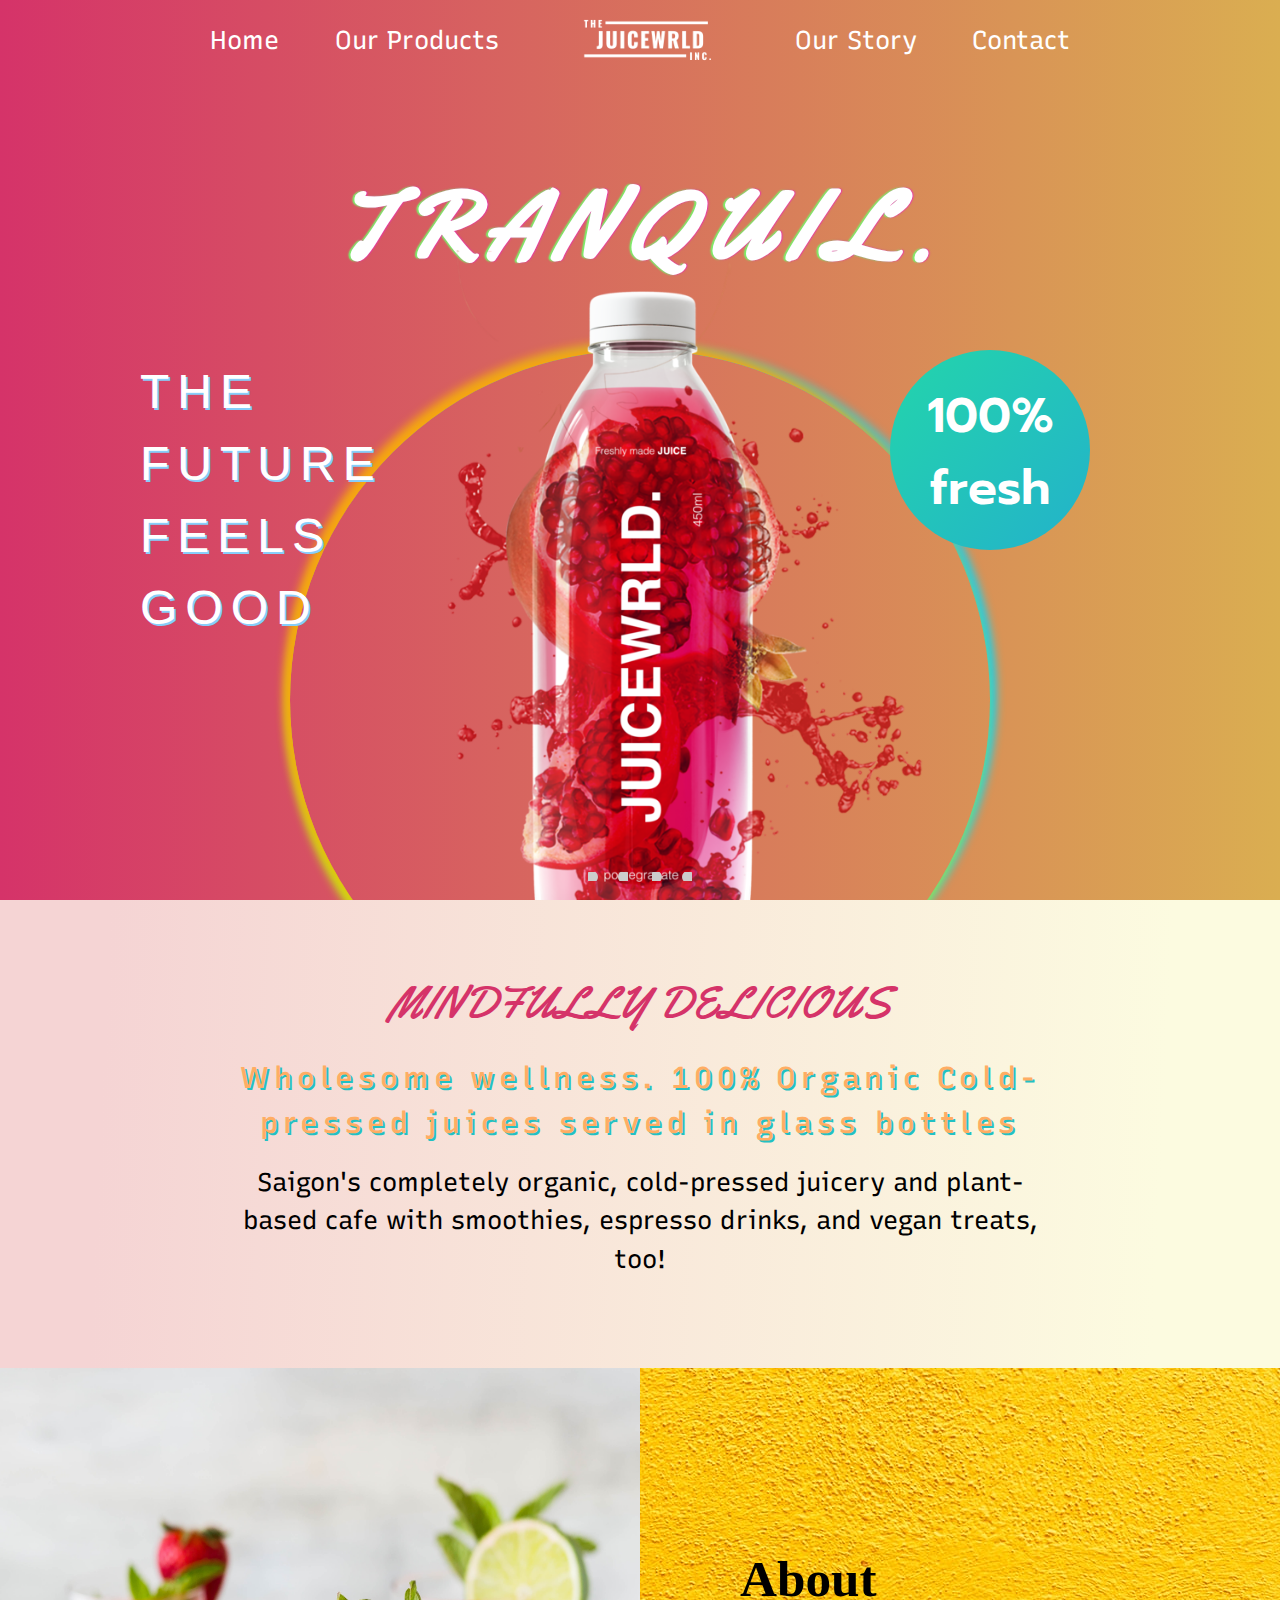
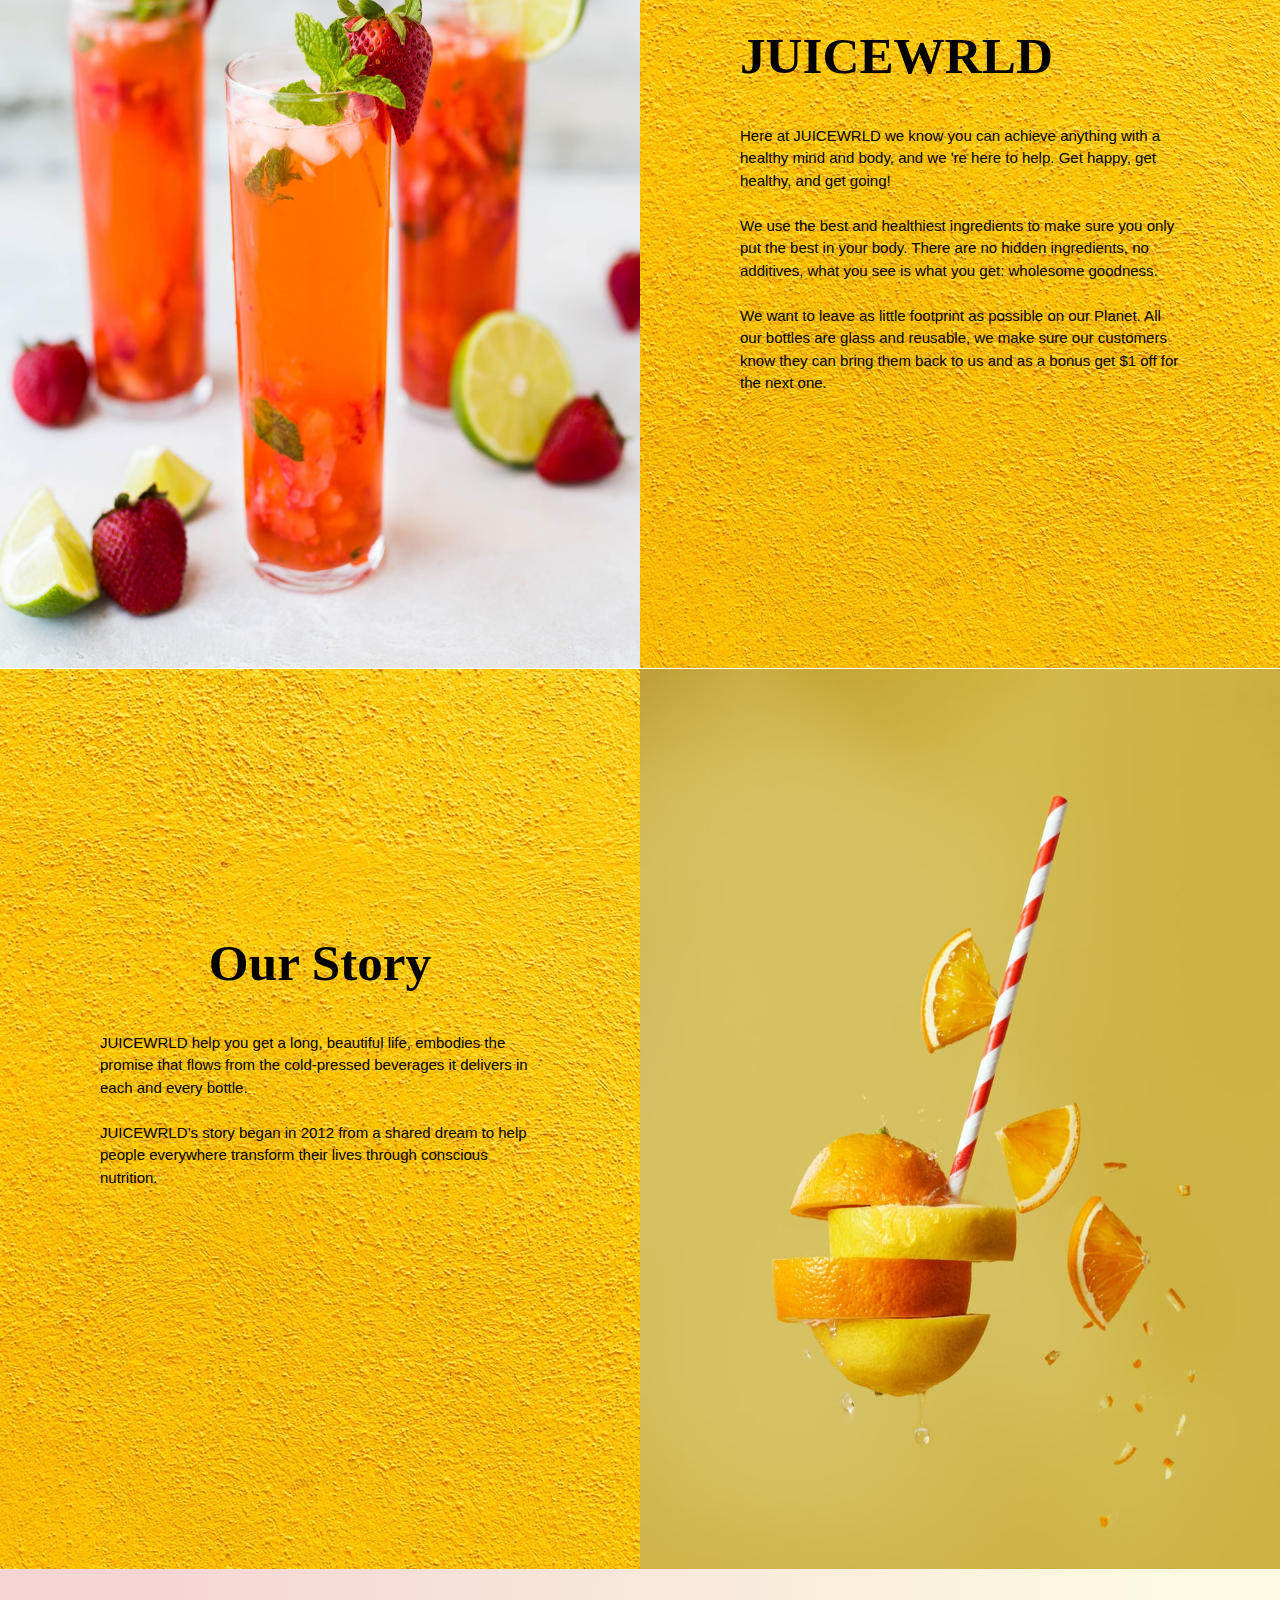
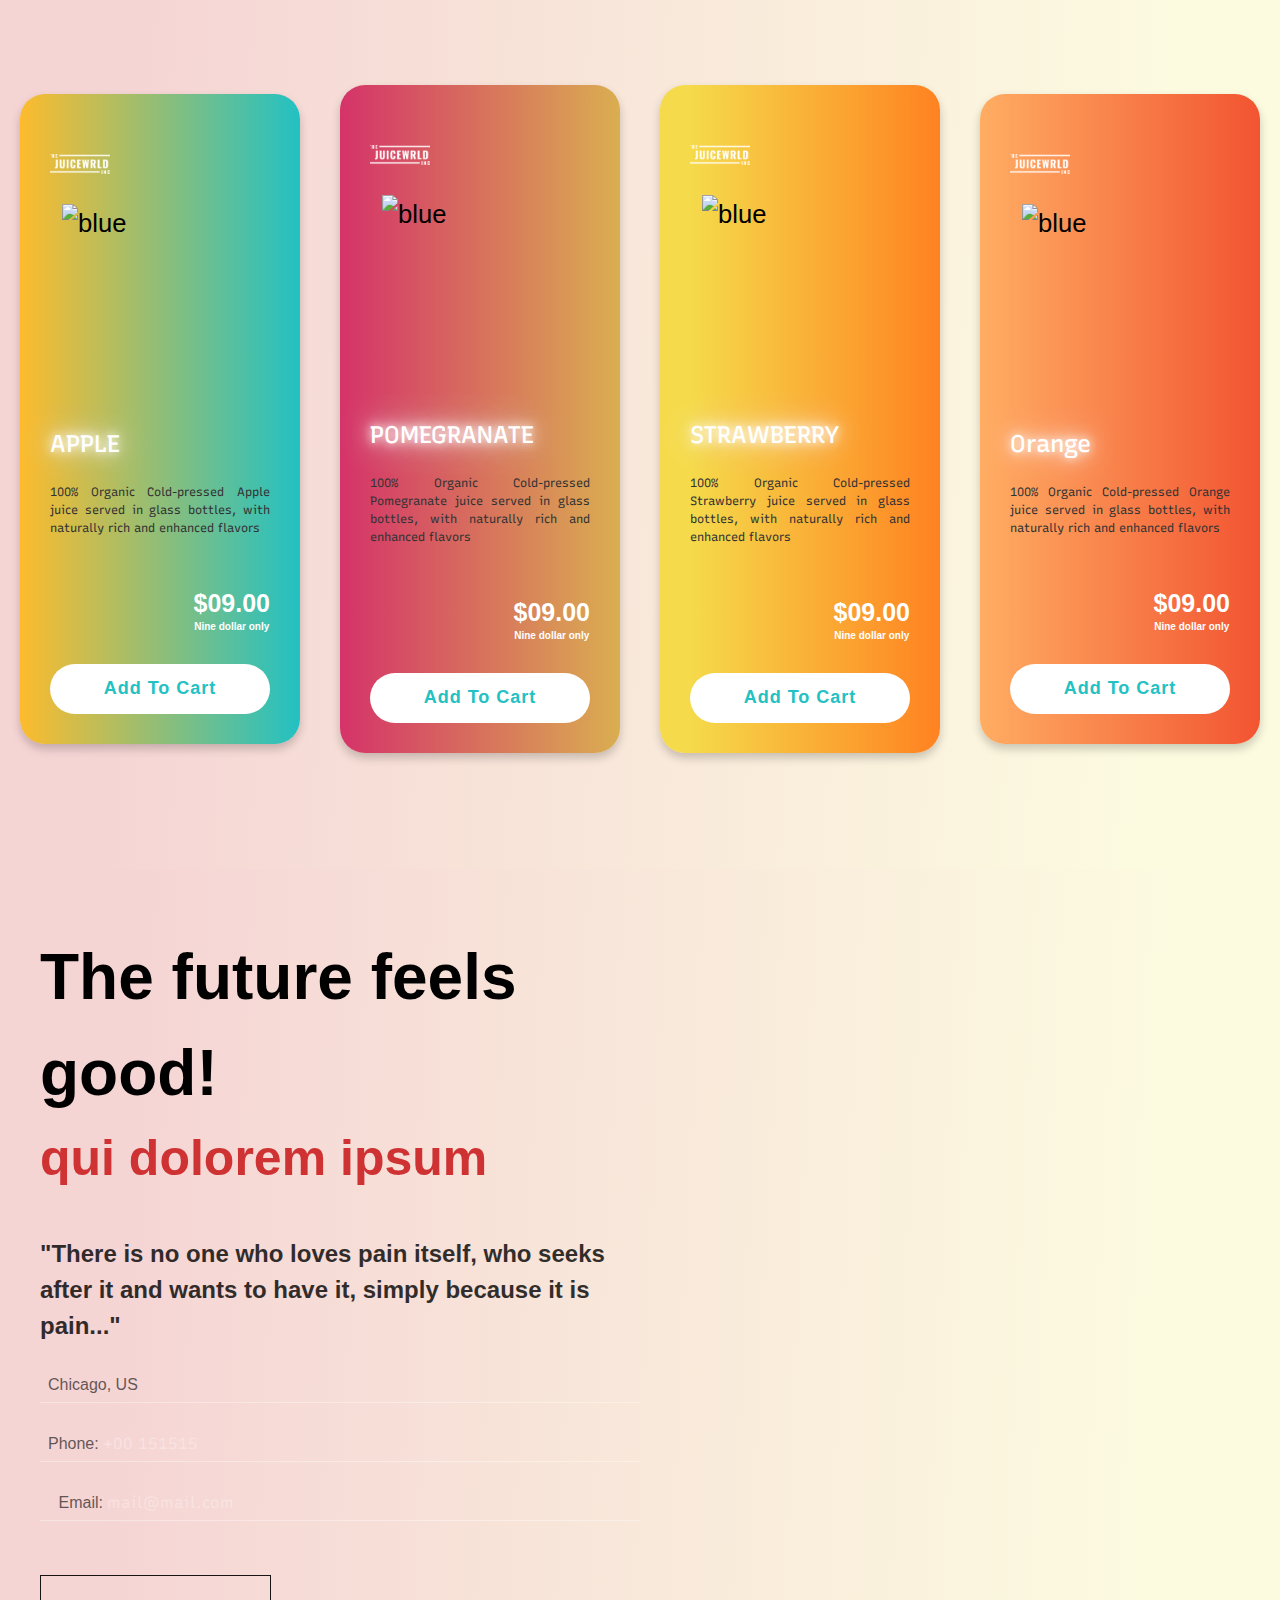
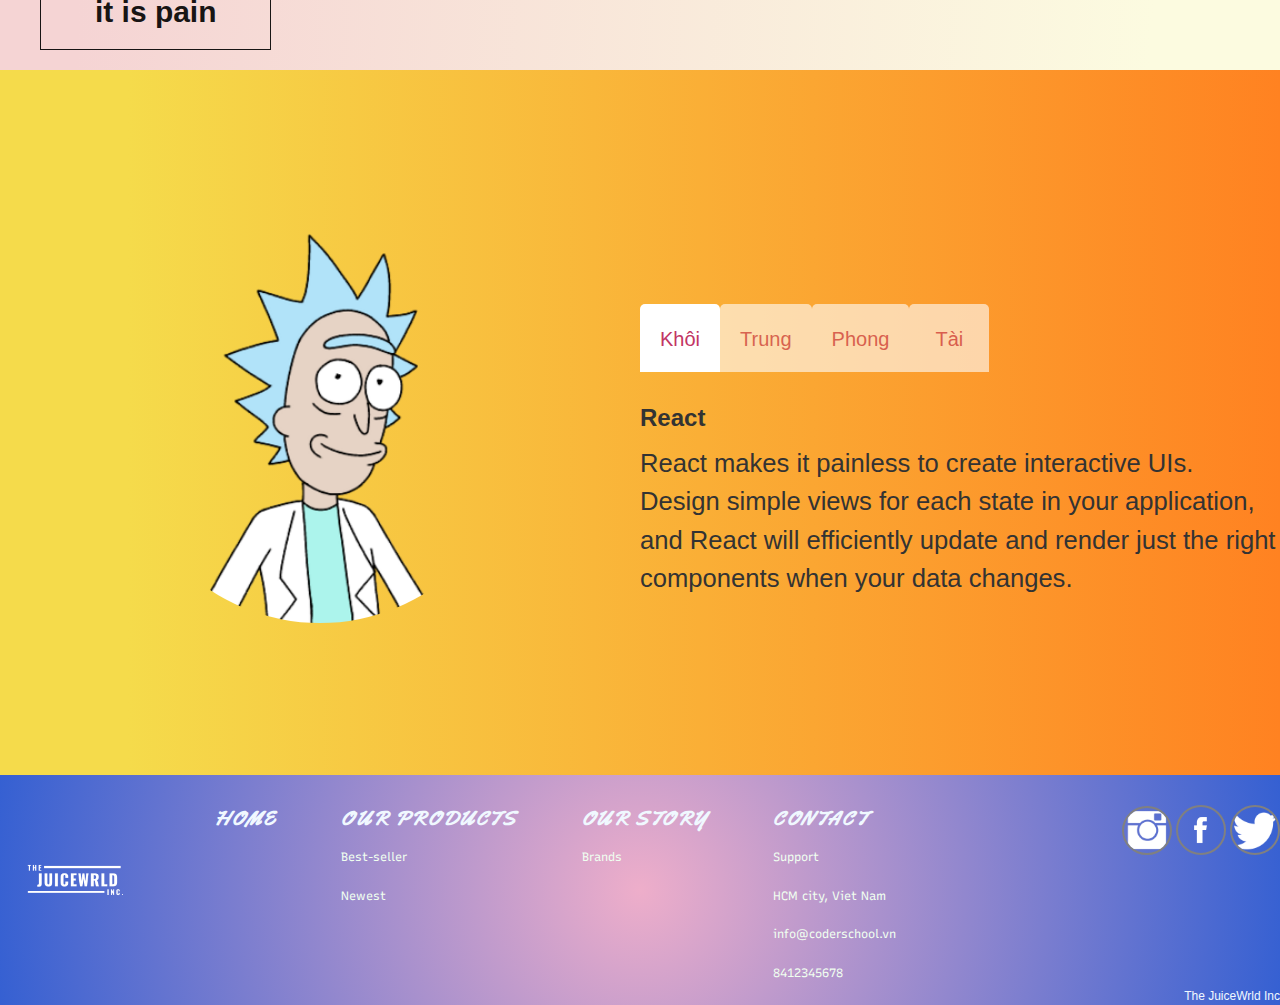
==== commit e9246dd3: "add style" ====
--- a/index.html
+++ b/index.html
@@ -97,9 +97,23 @@
       </p>
     </div>
   </div>
+  <div class="about-us">
+    <div class="about-us text">
+      <h1 class="heading-2">Our Story</h1>
+      <p class="paragraph">
+        JUICEWRLD help you get a long, beautiful life, embodies the promise that flows from the cold-pressed beverages
+        it delivers in each and every bottle. <br />
+        ‍<br />
+        JUICEWRLD’s story began in 2012 from a shared dream to help people everywhere transform their lives through
+        conscious nutrition.<br />
+        ‍<br />
+    </div>
+    <div class="img-about"><img src="./images/bg-aus.jpeg" alt="" height="" width=""></div>
+
+  </div>
   <!--end story -->
   <div id="section3">
-    <div class="product-card-header">Our Juice Selections</div>
+
     <div class="product-card" id="card1">
       <div class="logo-cart">
         <img src="images/juice_logo.png" alt="logo">
@@ -248,7 +262,32 @@
       </div>
     </div>
   </div>
-  
+  <!-- contact  -->
+  <div id="contact">
+    <div class="grid wide contact__container">
+      <div class="row">
+        <div class="col l-6">
+          <h1 class="contact__heading">
+            The future feels good!
+          </h1>
+          <h3 class="contact__heading-sub">
+            qui dolorem ipsum
+          </h3>
+        </div>
+        <div class="col l-6">
+          <h1 class="contact__heading-right">
+            "There is no one who loves pain itself, who seeks after it and wants to have it, simply because
+            it is pain..."
+          </h1>
+          <p><i class="fas fa-map-marker-alt"></i>Chicago, US</p>
+          <p><i class="fas fa-phone-alt"></i> Phone: <a href="tel:+00 151515">+00 151515</a></p>
+          <p><i class="fas fa-envelope"></i>Email: <a href="mailto:mail@mail.com">mail@mail.com</a></p>
+          <span></span>
+          <h3 class="text__contact">it is pain</h3>
+        </div>
+      </div>
+    </div>
+  </div>
   <!-- about -->
   <div id="slider__thanhttai">
     <div class="slider__img">
@@ -307,22 +346,7 @@
     </div>
   </div>
   <!-- end about -->
-  <!-- contact  -->
-  <div id="contact">
-    <div class="grid wide contact__container">
-        <div class="col l-6">
-          <h1 class="contact__heading-right">
-            The future feels good. Stay in contact with us!
-          </h1>
-          <p><i class="fas fa-map-marker-alt"></i>Chicago, US</p>
-          <p><i class="fas fa-phone-alt"></i> Phone: <a href="tel:+00 151515">+00 151515</a></p>
-          <p><i class="fas fa-envelope"></i>Email: <a href="mailto:mail@mail.com">mail@mail.com</a></p>
-          <span></span>
-          <h6 class="text__contact">Send</h3>
-        </div>
-      </div>
-    </div>
-  </div>
+
   <footer>
 
     <div class="container">
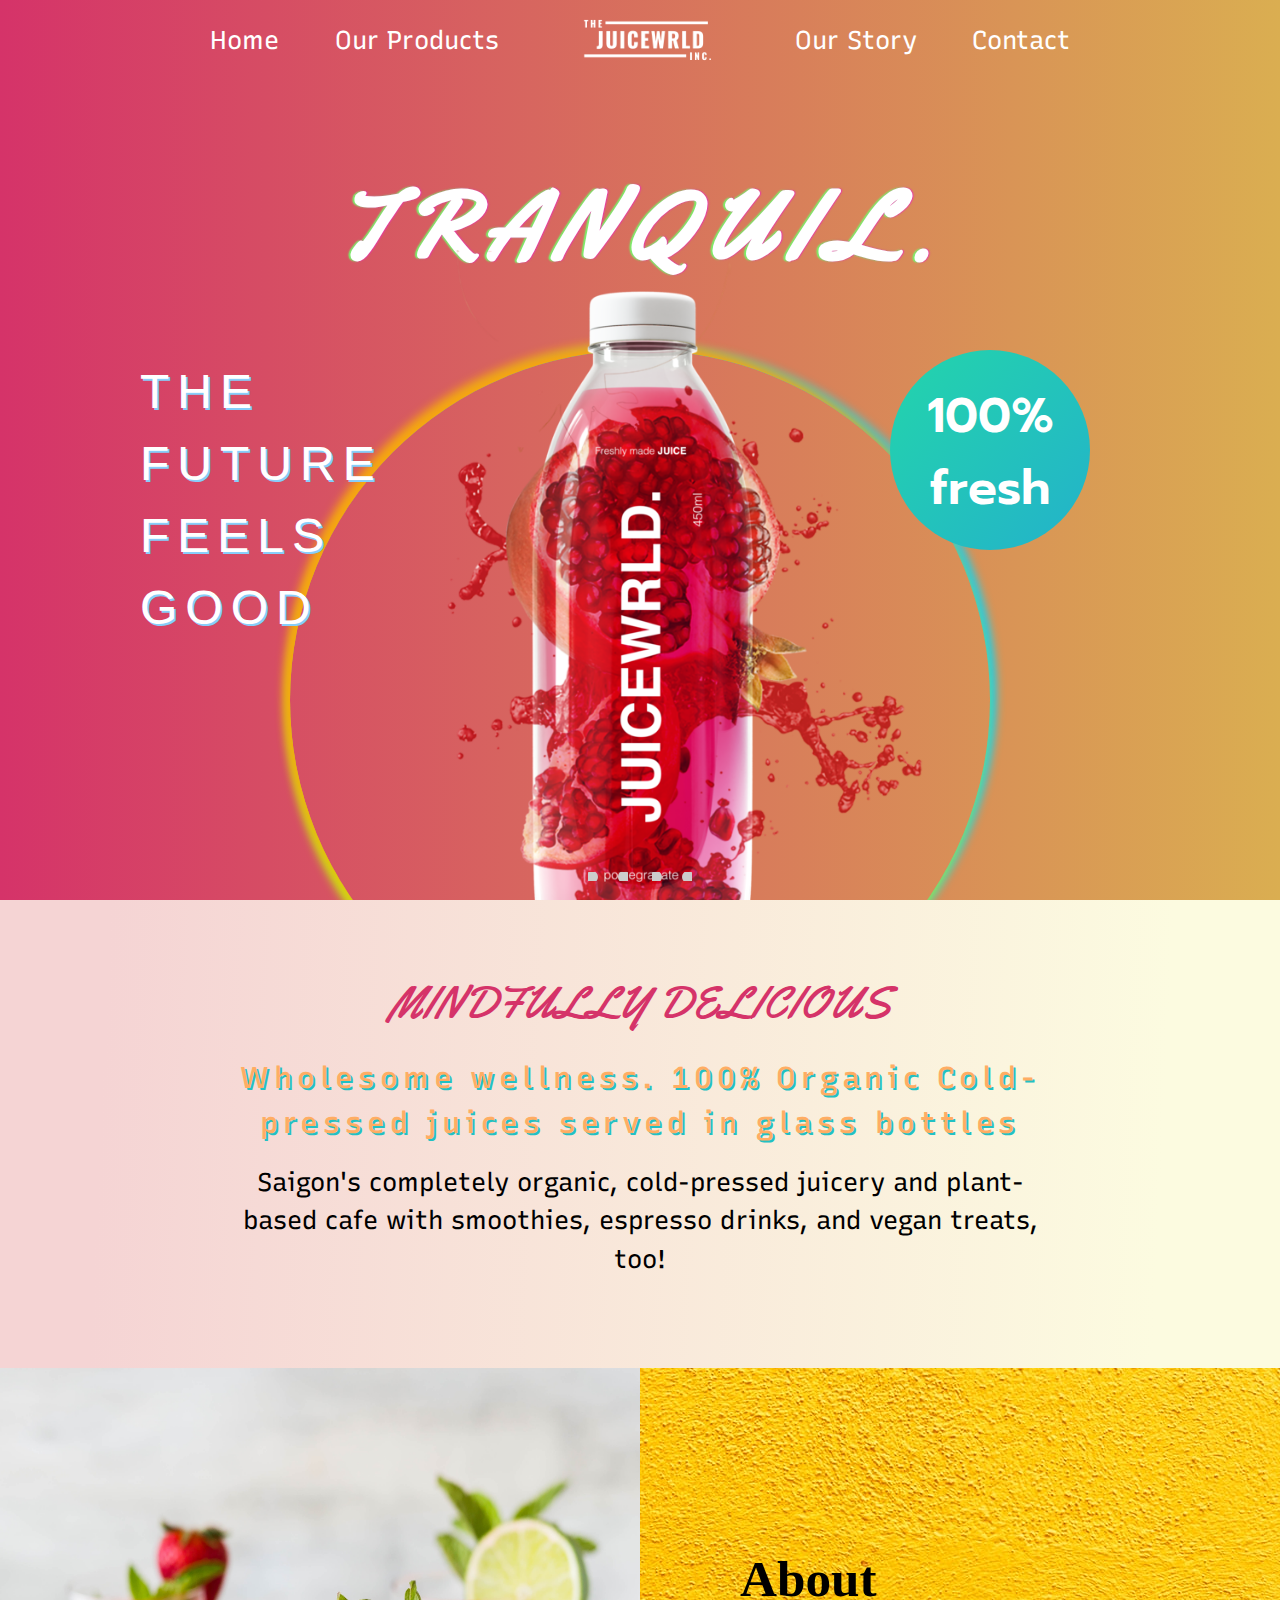
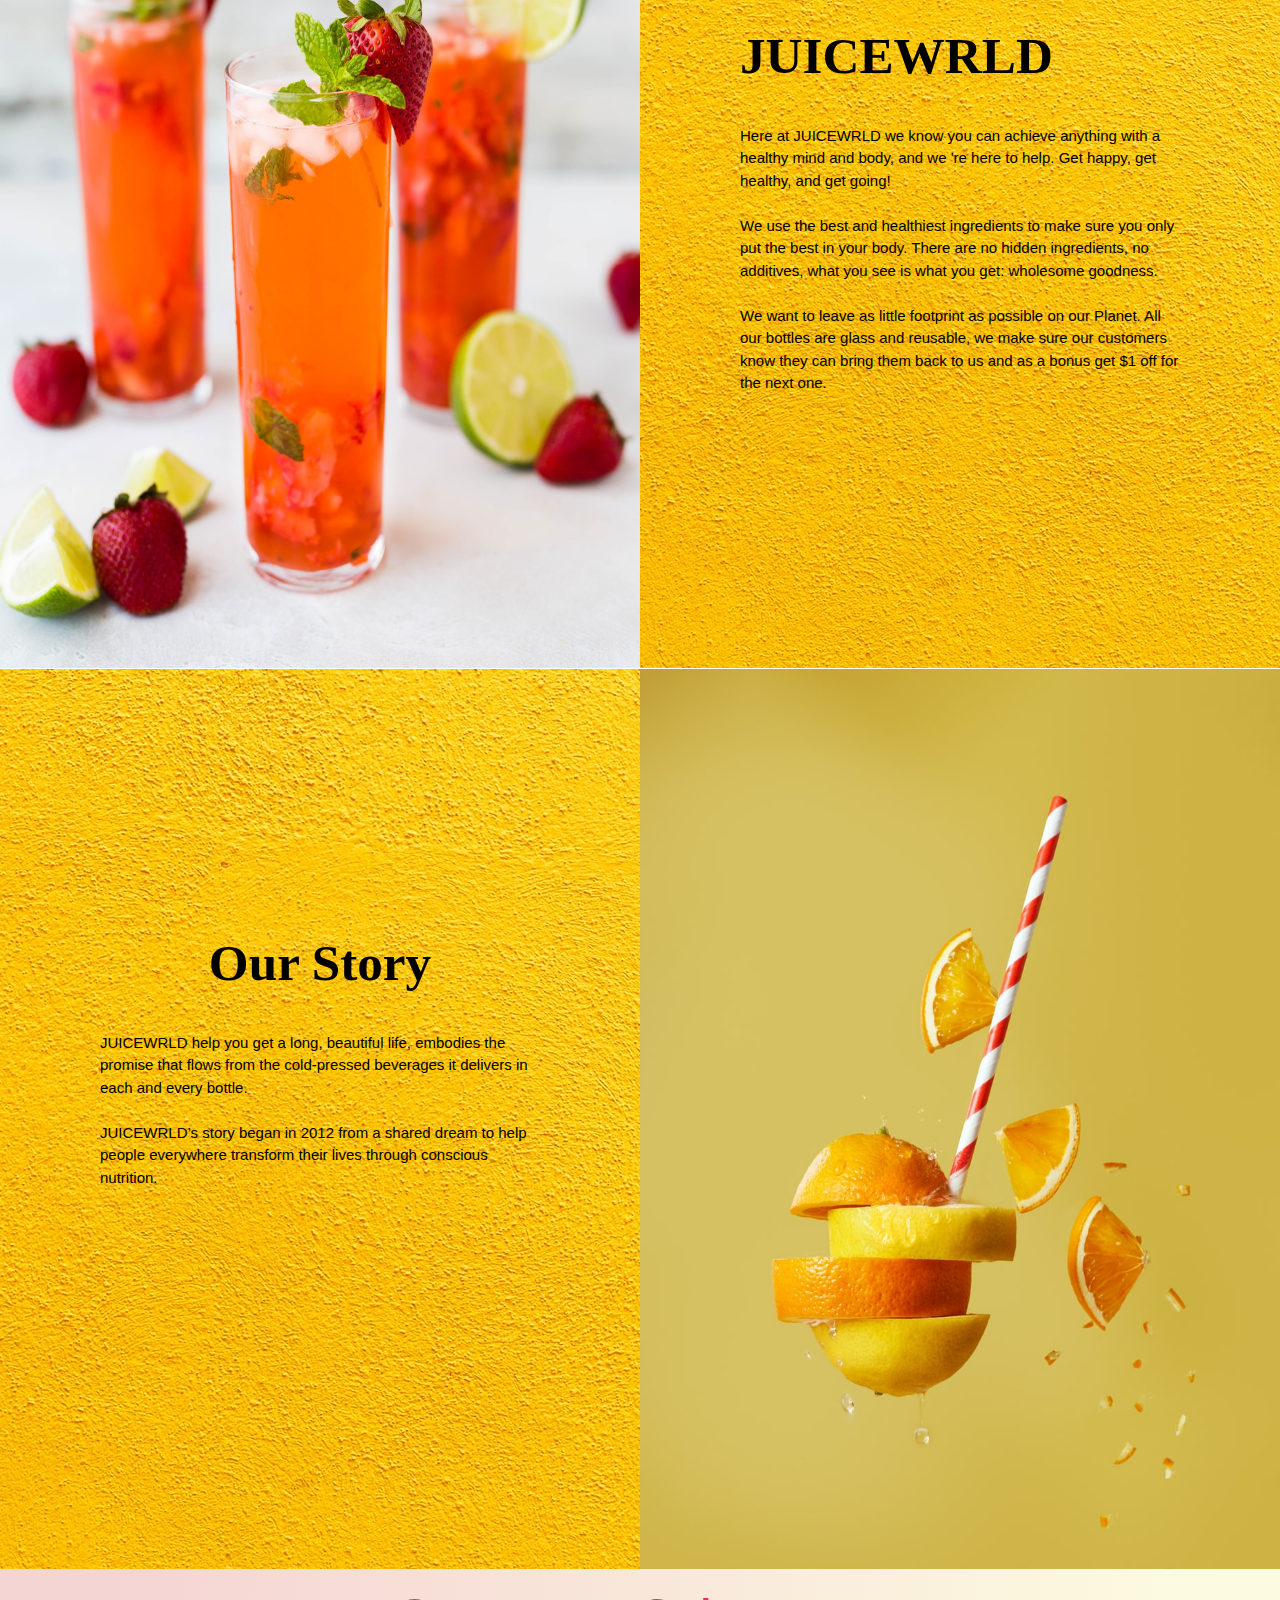
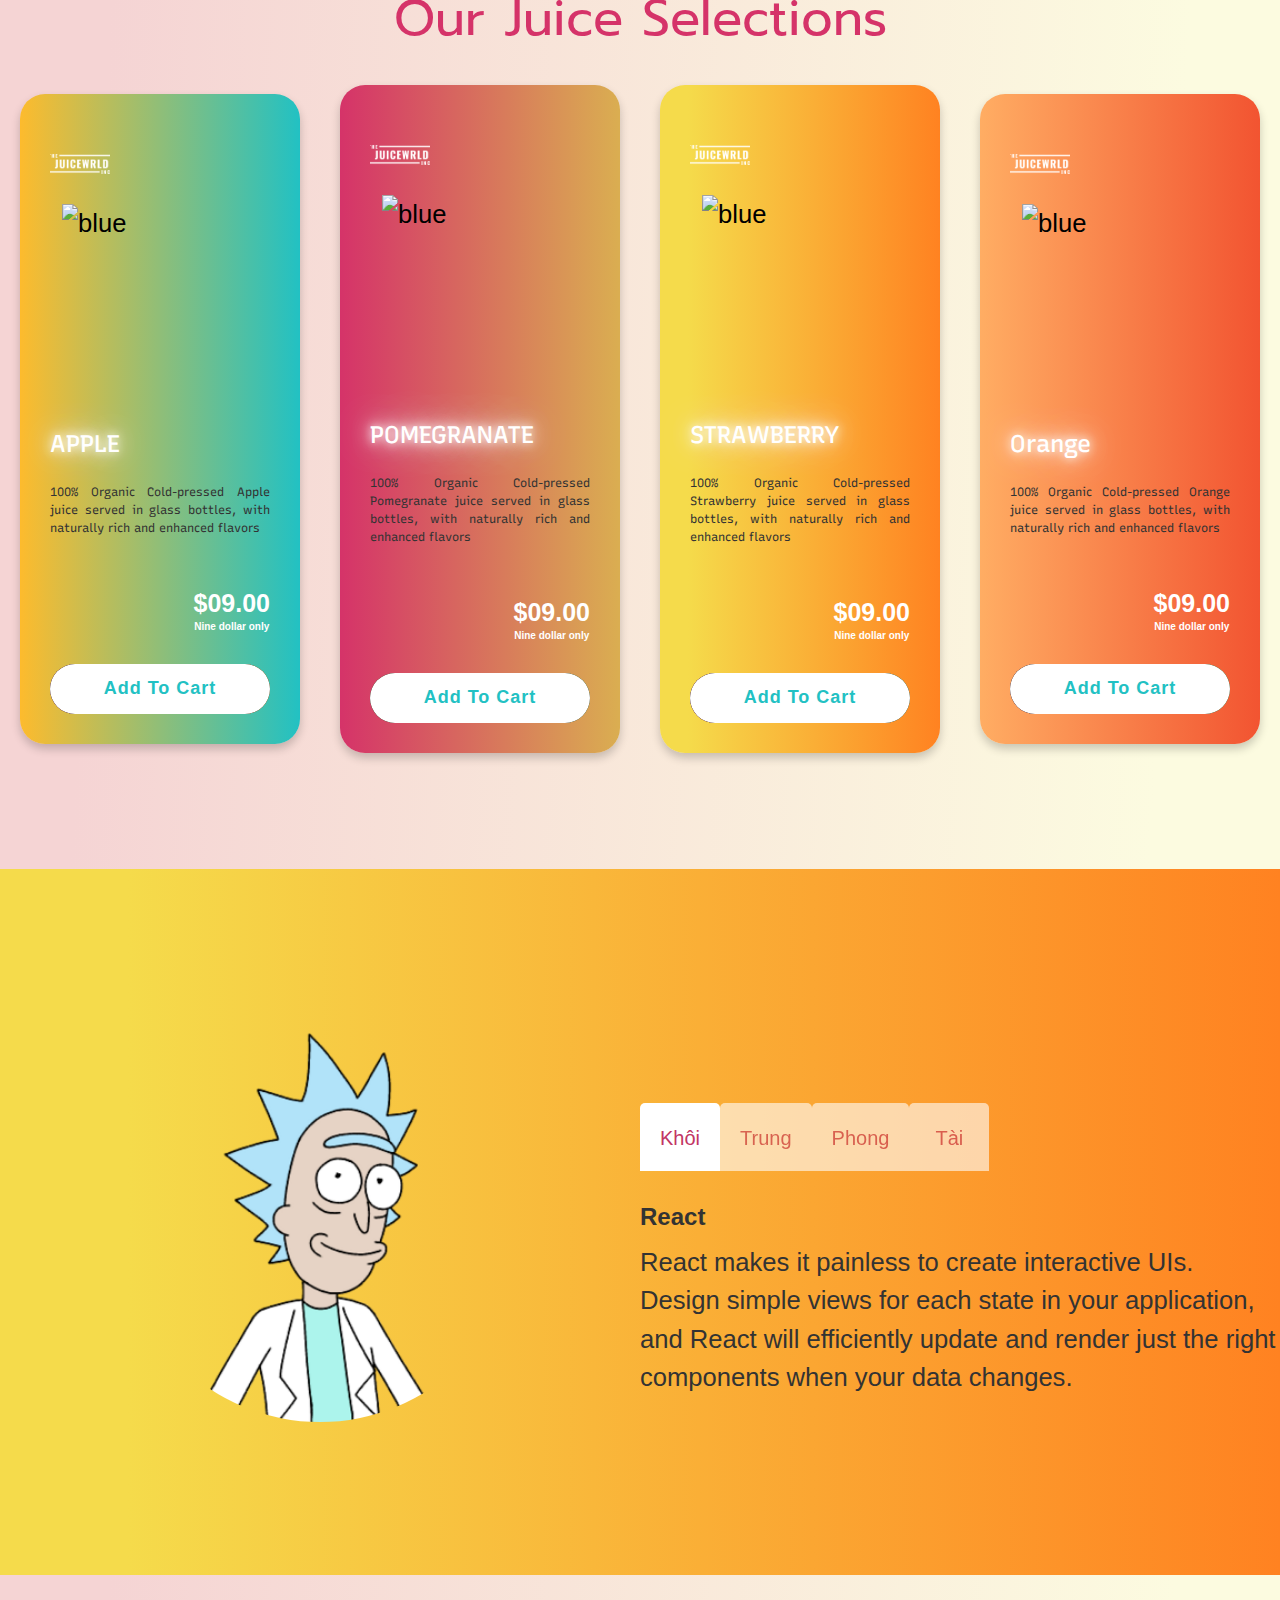
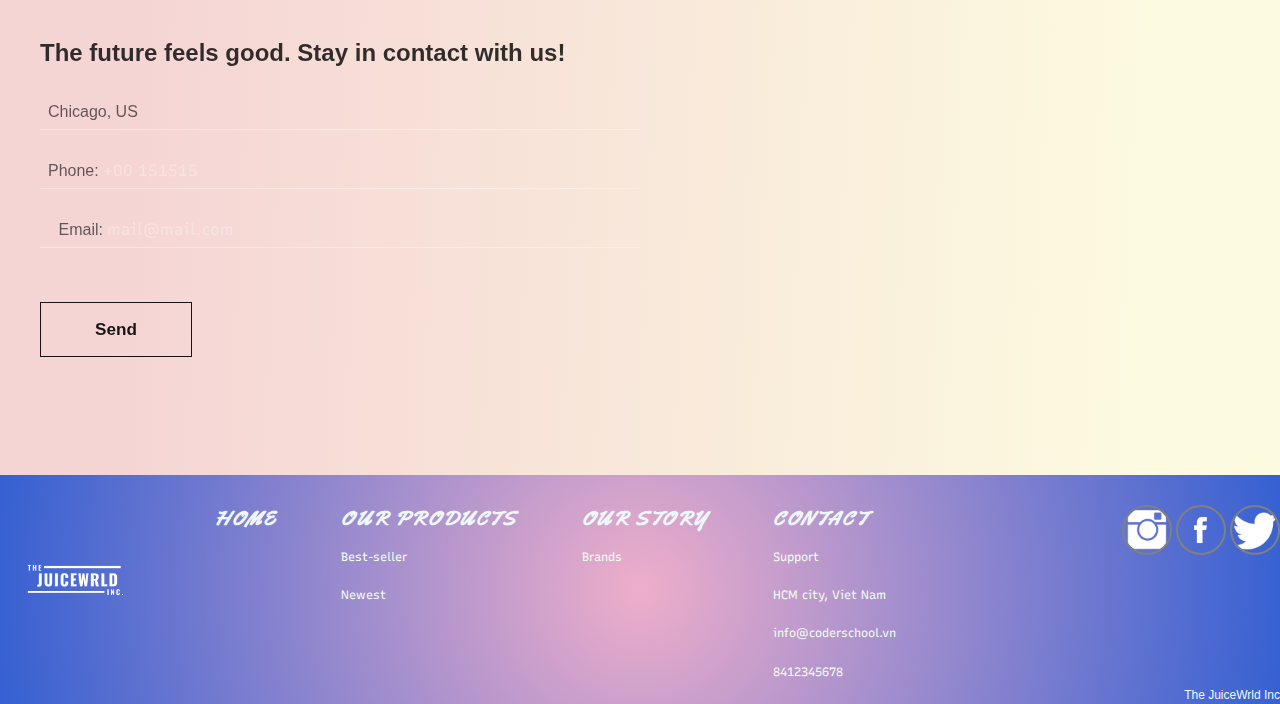
==== commit 380a4330: "add" ====
--- a/index.html
+++ b/index.html
@@ -113,7 +113,7 @@
   </div>
   <!--end story -->
   <div id="section3">
-
+    <div class="product-card-header">Our Juice Selections</div>
     <div class="product-card" id="card1">
       <div class="logo-cart">
         <img src="images/juice_logo.png" alt="logo">
@@ -262,32 +262,7 @@
       </div>
     </div>
   </div>
-  <!-- contact  -->
-  <div id="contact">
-    <div class="grid wide contact__container">
-      <div class="row">
-        <div class="col l-6">
-          <h1 class="contact__heading">
-            The future feels good!
-          </h1>
-          <h3 class="contact__heading-sub">
-            qui dolorem ipsum
-          </h3>
-        </div>
-        <div class="col l-6">
-          <h1 class="contact__heading-right">
-            "There is no one who loves pain itself, who seeks after it and wants to have it, simply because
-            it is pain..."
-          </h1>
-          <p><i class="fas fa-map-marker-alt"></i>Chicago, US</p>
-          <p><i class="fas fa-phone-alt"></i> Phone: <a href="tel:+00 151515">+00 151515</a></p>
-          <p><i class="fas fa-envelope"></i>Email: <a href="mailto:mail@mail.com">mail@mail.com</a></p>
-          <span></span>
-          <h3 class="text__contact">it is pain</h3>
-        </div>
-      </div>
-    </div>
-  </div>
+  
   <!-- about -->
   <div id="slider__thanhttai">
     <div class="slider__img">
@@ -346,7 +321,22 @@
     </div>
   </div>
   <!-- end about -->
-
+  <!-- contact  -->
+  <div id="contact">
+    <div class="grid wide contact__container">
+        <div class="col l-6">
+          <h1 class="contact__heading-right">
+            The future feels good. Stay in contact with us!
+          </h1>
+          <p><i class="fas fa-map-marker-alt"></i>Chicago, US</p>
+          <p><i class="fas fa-phone-alt"></i> Phone: <a href="tel:+00 151515">+00 151515</a></p>
+          <p><i class="fas fa-envelope"></i>Email: <a href="mailto:mail@mail.com">mail@mail.com</a></p>
+          <span></span>
+          <h6 class="text__contact">Send</h3>
+        </div>
+      </div>
+    </div>
+  </div>
   <footer>
 
     <div class="container">
--- a/style.css
+++ b/style.css
@@ -48,7 +48,12 @@
   font-weight: 400;
 }
 a:hover {
-  -webkit-mask-image: linear-gradient(-75deg, rgba(0,0,0,.6) 30%, #000 50%, rgba(0,0,0,.6) 70%);
+  -webkit-mask-image: linear-gradient(
+    -75deg,
+    rgba(0, 0, 0, 0.6) 30%,
+    #000 50%,
+    rgba(0, 0, 0, 0.6) 70%
+  );
   -webkit-mask-size: 200%;
   animation: shine 2s infinite;
 }
@@ -464,7 +469,7 @@
   font-family: "Poppins", sans-serif;
 }
 
-#section3{
+#section3 {
   height: 100vh;
   display: flex;
   align-items: center;
@@ -505,47 +510,47 @@
   overflow: hidden;
   margin: 20px;
 }
-#card1{
-  background: linear-gradient(90deg, #FDBB2D 0%, #22C1C3 100%);
-}
-#card2{
+#card1 {
+  background: linear-gradient(90deg, #fdbb2d 0%, #22c1c3 100%);
+}
+#card2 {
   background: linear-gradient(90deg, #d53369 0%, #daae51 100%);
 }
-#card3{
-  background: linear-gradient(90deg, #F5DB4B 10%, #FF8221 100%);
-}
-#card4{
-  background: linear-gradient(90deg, #FFAD63 0%, #F25431 100%);
-}
-.product-card .logo-cart{
+#card3 {
+  background: linear-gradient(90deg, #f5db4b 10%, #ff8221 100%);
+}
+#card4 {
+  background: linear-gradient(90deg, #ffad63 0%, #f25431 100%);
+}
+.product-card .logo-cart {
   display: flex;
   align-items: center;
   justify-content: space-between;
   /* border: 1px solid red; */
 }
-.product-card .logo-cart img{
+.product-card .logo-cart img {
   height: 100px;
   width: 60px;
   object-fit: cover;
   /* border: 1px solid red; */
 }
 
-.product-card .logo-cart i{
+.product-card .logo-cart i {
   font-size: 27px;
   color: #707070;
   cursor: pointer;
   transition: color 0.3s ease;
   /* border: 1px solid red; */
 }
-.product-card .logo-cart i:hover{
+.product-card .logo-cart i:hover {
   color: #333;
 }
-.product-card .main-images{
+.product-card .main-images {
   position: relative;
   height: 210px;
 }
 
-.product-card .main-images img{
+.product-card .main-images img {
   position: absolute;
   height: 220px;
   width: 100%;
@@ -559,100 +564,95 @@
   margin-top: 30px;
   padding-right: 15px;
 }
-.product-card .main-images img.active{
+.product-card .main-images img.active {
   opacity: 1;
 }
 .juice_name {
   padding-top: 20px;
   font-size: 24px;
-  font-family: 'Recursive';
+  font-family: "Recursive";
   font-weight: 500;
   color: #fff;
-    text-shadow: 0 0 10px #fff,
-                 0 0 20px #fff, 
-                 0 0 40px #fff;
+  text-shadow: 0 0 10px #fff, 0 0 20px #fff, 0 0 40px #fff;
 }
 
 .juice-info {
-  font-family: 'Recursive';
+  font-family: "Recursive";
   font-size: 16px;
   padding-top: 20px;
 }
-.product-card .juice-details p{
+.product-card .juice-details p {
   font-size: 12px;
   font-weight: 400;
   color: #333;
   text-align: justify;
 }
-.product-card .juice-details .stars i{
+.product-card .juice-details .stars i {
   margin: 0 -1px;
   color: #333;
 }
-.product-card .color-price .color-option{
-  display: flex;
-  align-items: center;
-}
-.color-price{
+.product-card .color-price .color-option {
+  display: flex;
+  align-items: center;
+}
+.color-price {
   display: flex;
   justify-content: space-between;
   align-items: center;
   margin-top: 10px;
 }
-.color-price .color-option .color{
+.color-price .color-option .color {
   font-size: 18px;
   font-weight: 500;
   color: white;
   margin-right: 8px;
-  font-family: 'Recursive';
-}
-.color-option  .circles{
-  display: flex;
-}
-.color-option  .circles .circle{
+  font-family: "Recursive";
+}
+.color-option .circles {
+  display: flex;
+}
+.color-option .circles .circle {
   height: 18px;
   width: 18px;
-  background: #0071C7;
+  background: #0071c7;
   border-radius: 50%;
   margin: 0 4px;
   cursor: pointer;
   transition: all 0.4s ease;
 }
-.color-option  .circles .circle.blue.active{
-  box-shadow: 0 0 0 2px #fff,
-               0 0 0 4px #0071C7;
-}
-.color-option  .circles .circle.pink{
-  background: #FA1795;
-}
-.color-option  .circles .circle.pink.active{
-  box-shadow: 0 0 0 2px #fff,
-               0 0 0 4px #FA1795;
-}
-.color-option  .circles .circle.yellow{
-  background: #F5DA00;
-}
-.color-option  .circles .circle.yellow.active{
-  box-shadow: 0 0 0 2px #fff,
-               0 0 0 4px #F5DA00;
-}
-.color-price .price{
+.color-option .circles .circle.blue.active {
+  box-shadow: 0 0 0 2px #fff, 0 0 0 4px #0071c7;
+}
+.color-option .circles .circle.pink {
+  background: #fa1795;
+}
+.color-option .circles .circle.pink.active {
+  box-shadow: 0 0 0 2px #fff, 0 0 0 4px #fa1795;
+}
+.color-option .circles .circle.yellow {
+  background: #f5da00;
+}
+.color-option .circles .circle.yellow.active {
+  box-shadow: 0 0 0 2px #fff, 0 0 0 4px #f5da00;
+}
+.color-price .price {
   display: flex;
   flex-direction: column;
   justify-content: center;
   align-items: center;
 }
-.color-price .price .price_num{
+.color-price .price .price_num {
   font-size: 25px;
   font-weight: 600;
   color: white;
 }
-.color-price .price .price_letter{
+.color-price .price .price_letter {
   font-size: 10px;
   font-weight: 600;
   margin-top: -4px;
   color: white;
 }
-.product-card .button{
+.product-card .button {
   position: relative;
   height: 50px;
   width: 100%;
@@ -660,19 +660,19 @@
   margin-top: 30px;
   overflow: hidden;
 }
-.product-card .button .button-layer{
+.product-card .button .button-layer {
   position: absolute;
   height: 100%;
   width: 300%;
   left: -100%;
   /* background-image: linear-gradient(135deg,#9708CC, #43CBFF,#9708CC, #43CBFF ); */
   transition: all 0.4s ease;
-  border-radius: 25PX;
-}
-.product-card .button:hover .button-layer{
+  border-radius: 25px;
+}
+.product-card .button:hover .button-layer {
   left: 0;
 }
-.product-card .button button{
+.product-card .button button {
   position: relative;
   height: 100%;
   width: 100%;
@@ -697,19 +697,17 @@
     justify-content: around;
 } */
 
-.product-card .juice-details .juice_name:hover{
-    transition: .5s linear;
-    color: black;
-    text-shadow: 0 0 10px #fff,
-                 0 0 20px #fff, 
-                 0 0 40px #fff;
-  }
-  .product-card .juice-details .juice_name:nth-child(1){
-    margin-right: 5px
-  }
-  .product-card .juice-details .juice_name:nth-child(2){
-    margin-left: 30px
-  }
+.product-card .juice-details .juice_name:hover {
+  transition: 0.5s linear;
+  color: black;
+  text-shadow: 0 0 10px #fff, 0 0 20px #fff, 0 0 40px #fff;
+}
+.product-card .juice-details .juice_name:nth-child(1) {
+  margin-right: 5px;
+}
+.product-card .juice-details .juice_name:nth-child(2) {
+  margin-left: 30px;
+}
 footer {
   background: radial-gradient(
     circle,
@@ -921,7 +919,6 @@
   font-size: 50px;
 }
 
-
 .bottom-row {
   display: flex;
   justify-content: space-between;
@@ -1107,9 +1104,9 @@
   width: 100%;
   justify-content: center;
   padding: 150px 0;
-  background: linear-gradient(90deg, #F5DB4B 10%, #FF8221 100%);
-}
-.slider__img{
+  background: linear-gradient(90deg, #f5db4b 10%, #ff8221 100%);
+}
+.slider__img {
   flex-basis: 50%;
   display: flex;
   justify-content: center;
@@ -1188,11 +1185,14 @@
 }
 /* story */
 @font-face {
-  font-family: 'Permanent Marker';
+  font-family: "Permanent Marker";
   font-style: normal;
   font-weight: 400;
-  src: url(https://fonts.gstatic.com/s/permanentmarker/v10/Fh4uPib9Iyv2ucM6pGQMWimMp004La2Cfw.woff2) format('woff2');
-  unicode-range: U+0000-00FF, U+0131, U+0152-0153, U+02BB-02BC, U+02C6, U+02DA, U+02DC, U+2000-206F, U+2074, U+20AC, U+2122, U+2191, U+2193, U+2212, U+2215, U+FEFF, U+FFFD;
+  src: url(https://fonts.gstatic.com/s/permanentmarker/v10/Fh4uPib9Iyv2ucM6pGQMWimMp004La2Cfw.woff2)
+    format("woff2");
+  unicode-range: U+0000-00FF, U+0131, U+0152-0153, U+02BB-02BC, U+02C6, U+02DA,
+    U+02DC, U+2000-206F, U+2074, U+20AC, U+2122, U+2191, U+2193, U+2212, U+2215,
+    U+FEFF, U+FFFD;
 }
 .div-block-13 {
   position: relative;
@@ -1201,7 +1201,11 @@
   margin-top: 0;
   justify-content: center;
   flex-direction: column;
-  background-image: linear-gradient( 92.7deg,  rgba(245,212,212,1) 8.5%, rgba(252,251,224,1) 90.2% );
+  background-image: linear-gradient(
+    92.7deg,
+    rgba(245, 212, 212, 1) 8.5%,
+    rgba(252, 251, 224, 1) 90.2%
+  );
 }
 .text-block-34 {
   margin-top: 70px;
@@ -1225,10 +1229,10 @@
 .paragraph-bigger.cc-bigger-light {
   margin-bottom: 0px;
   padding-top: 19px;
-  font-family: 'Recursive';
-  color: #FFAD63;
+  font-family: "Recursive";
+  color: #ffad63;
   font-size: 30px;
-  text-shadow: 2px 2px #22C1C3;
+  text-shadow: 2px 2px #22c1c3;
   text-align: center;
   padding-left: 30px;
   padding-right: 30px;
@@ -1240,7 +1244,7 @@
   padding-right: 0px;
   padding-left: 0px;
   text-align: center;
-  font-family: 'Recursive';
+  font-family: "Recursive";
   padding-left: 30px;
   padding-right: 30px;
 }
@@ -1285,3 +1289,73 @@
 .about-us p {
   font-size: 15px;
 }
+.button {
+  width: 220px;
+  height: 50px;
+  border: none;
+  outline: none;
+  color: #fff;
+  background: #111;
+  cursor: pointer;
+  position: relative;
+  z-index: 0;
+  border-radius: 10px;
+}
+
+.button:before {
+  content: "";
+  background: linear-gradient(
+    45deg,
+    #ff0000,
+    #ff7300,
+    #fffb00,
+    #48ff00,
+    #00ffd5,
+    #002bff,
+    #7a00ff,
+    #ff00c8,
+    #ff0000
+  );
+  position: absolute;
+  top: -2px;
+  left: -2px;
+  background-size: 400%;
+  z-index: -1;
+  filter: blur(5px);
+  width: calc(100% + 4px);
+  height: calc(100% + 4px);
+  animation: glowing 20s linear infinite;
+  opacity: 0;
+  transition: opacity 0.3s ease-in-out;
+  border-radius: 10px;
+}
+
+.button:active {
+  color: #000;
+}
+
+.button:active:after {
+  background: transparent;
+}
+
+.button:before {
+  opacity: 1;
+}
+
+.button:after {
+  z-index: -1;
+  content: "";
+  position: absolute;
+  width: 100%;
+  height: 100%;
+  background: #111;
+  left: 0;
+  top: 0;
+  border-radius: 10px;
+}
+
+button:hover {
+  box-shadow: 0 0 10px 0 #00d7c3 inset, 0 0 20px 2px #00d7c3;
+  border: 3px solid #00d7c3;
+  stroke-width: 4;
+}
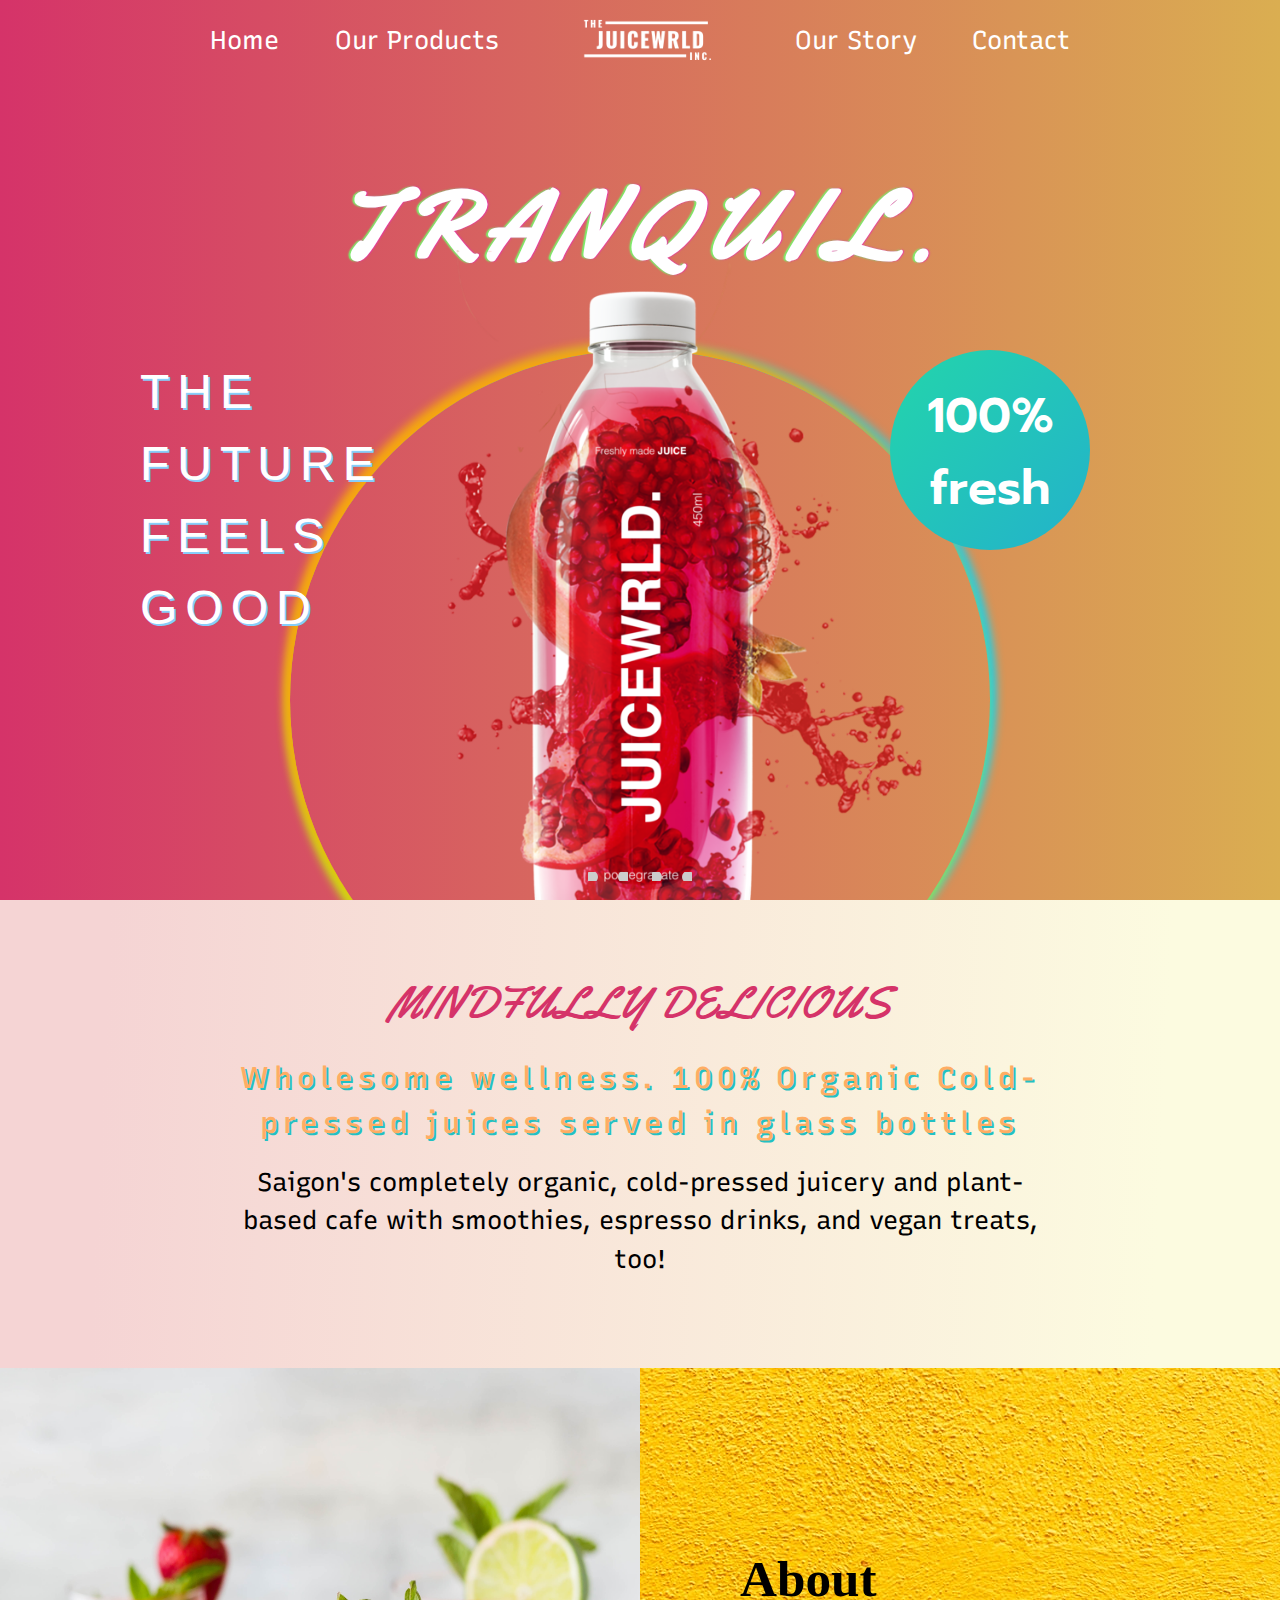
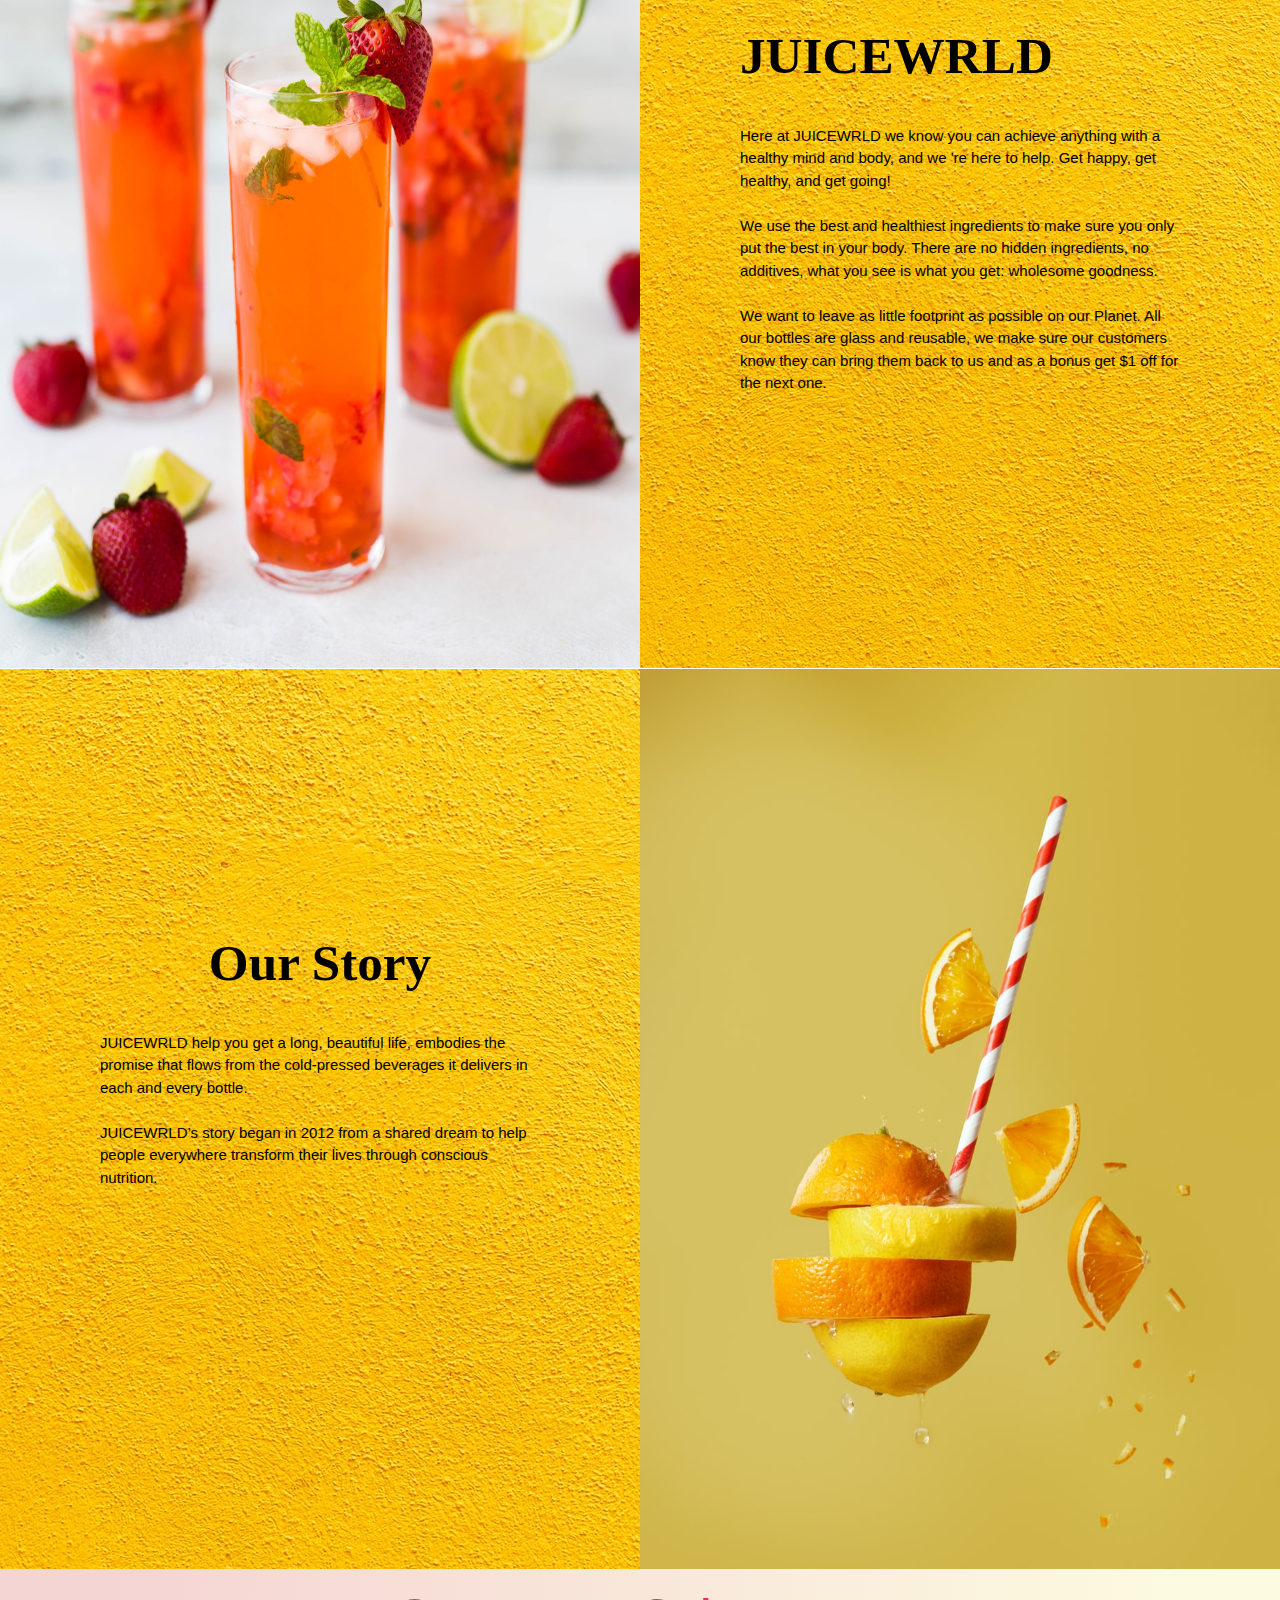
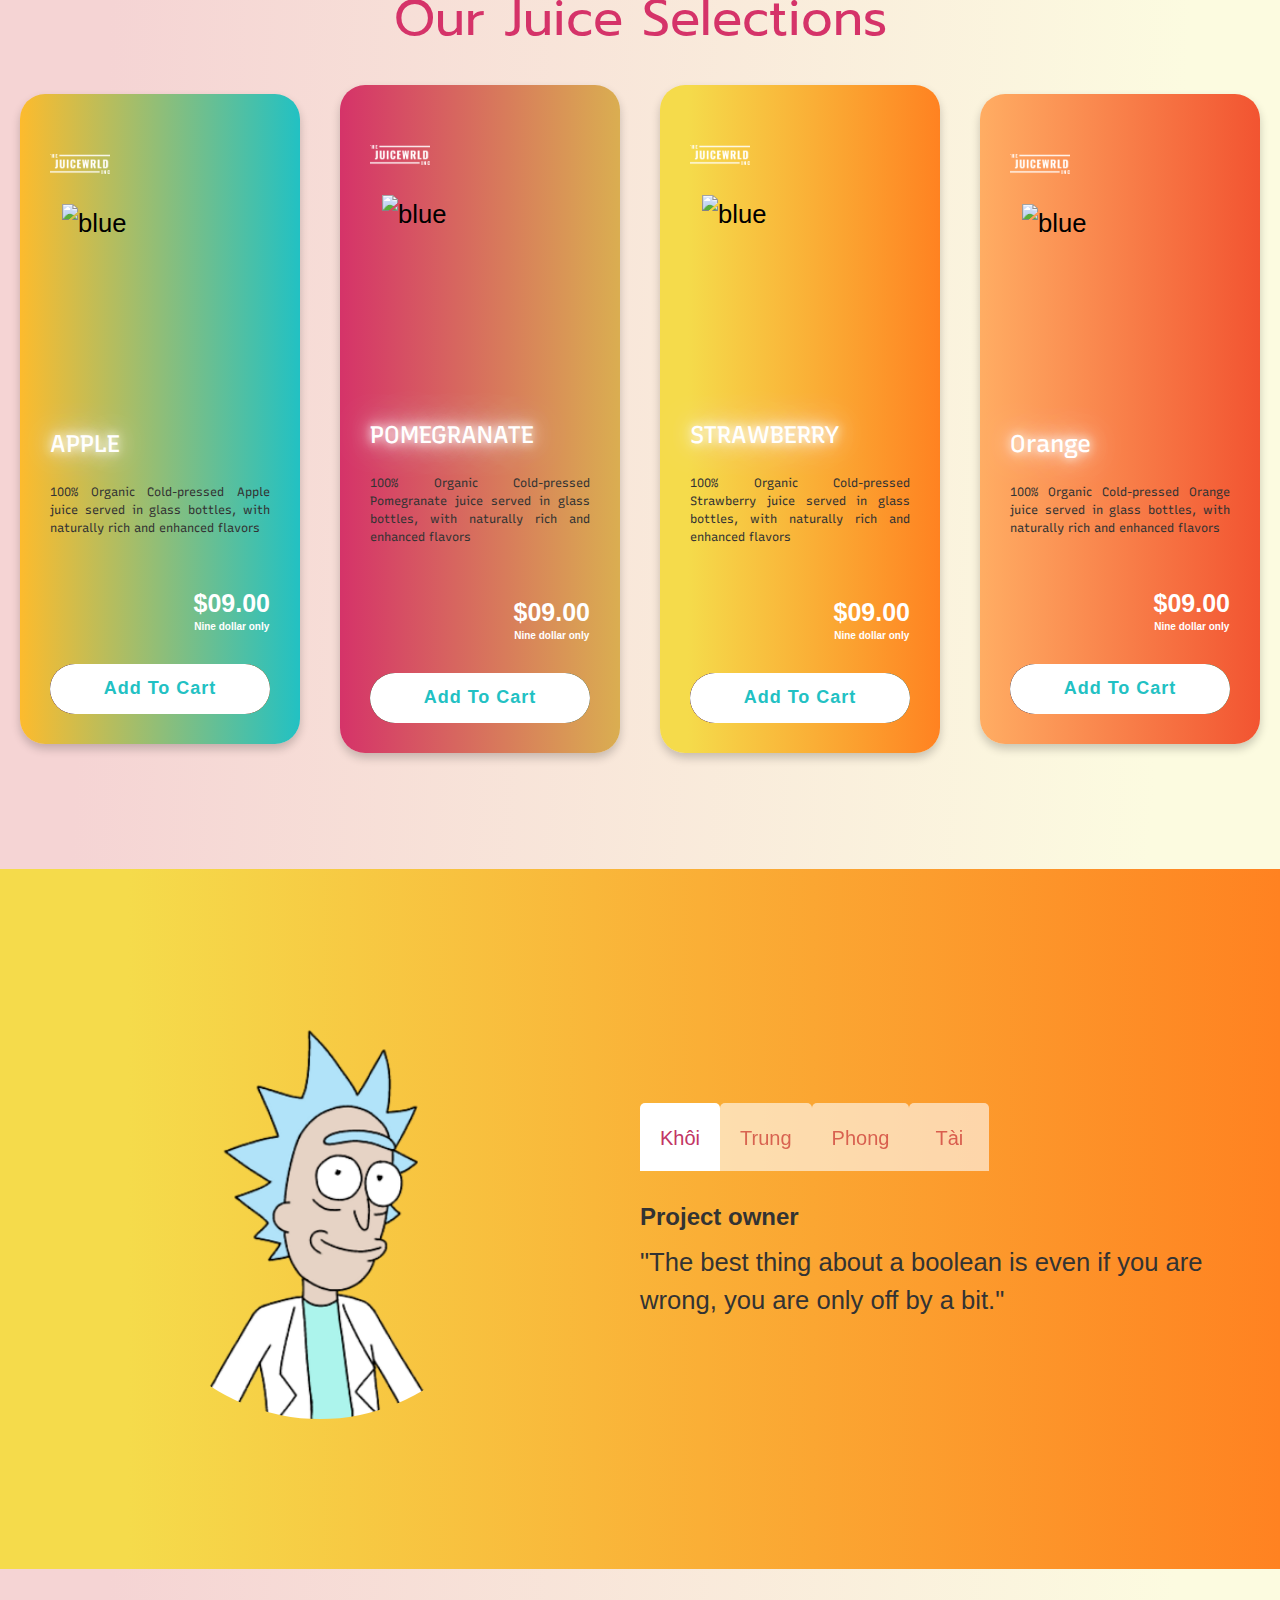
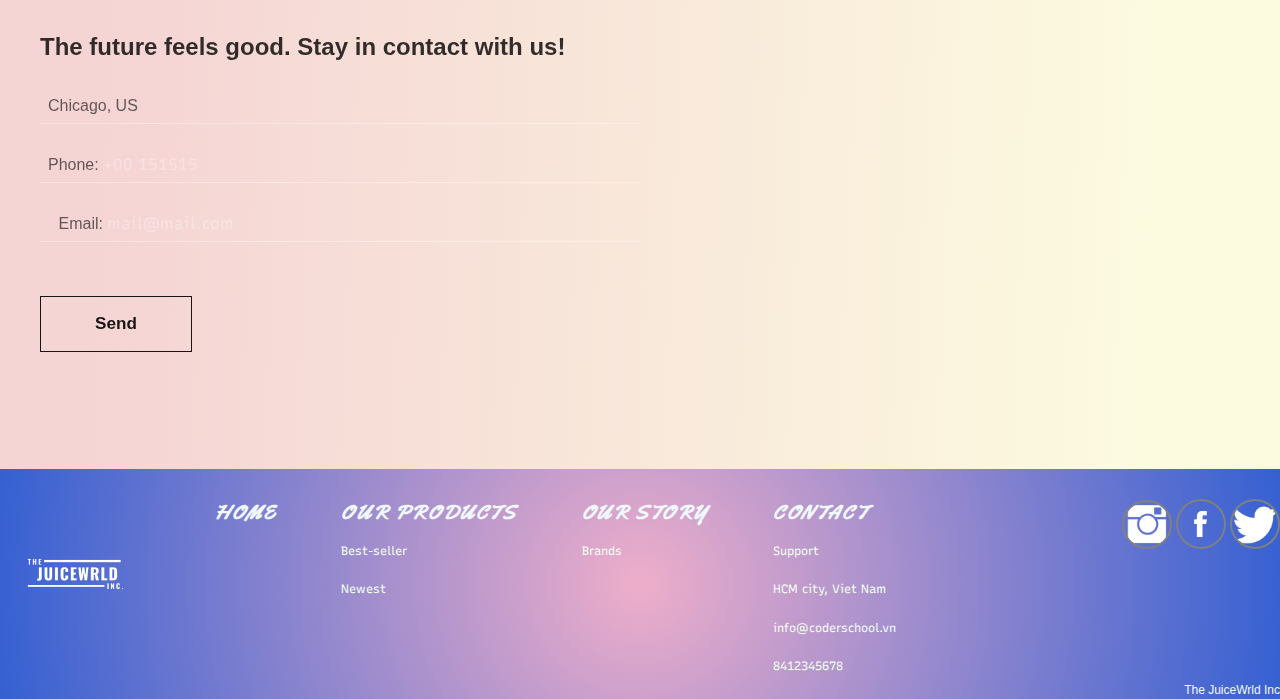
==== commit 4747f020: "add" ====
--- a/index.html
+++ b/index.html
@@ -262,7 +262,7 @@
       </div>
     </div>
   </div>
-  
+
   <!-- about -->
   <div id="slider__thanhttai">
     <div class="slider__img">
@@ -293,29 +293,20 @@
       <!-- Tab content -->
       <div class="tab-content">
         <div class="tab-pane active">
-          <h2>React</h2>
-          <p>React makes it painless to create interactive UIs. Design simple views for each state in your
-            application, and React will efficiently update and render just the right components when your
-            data
-            changes.</p>
+          <h2>Project owner</h2>
+          <p>"The best thing about a boolean is even if you are wrong, you are only off by a bit."</p>
         </div>
         <div class="tab-pane">
-          <h2>Angular</h2>
-          <p>Angular is an application design framework and development platform for creating efficient and
-            sophisticated single-page apps.</p>
+          <h2>Web developer</h2>
+          <p>"There are two ways to write error-free programs; only the third one works."</p>
         </div>
         <div class="tab-pane">
-          <h2>Ember</h2>
-          <p>Ember.js is a productive, battle-tested JavaScript framework for building modern web
-            applications. It
-            includes everything you need to build rich UIs that work on any device.</p>
+          <h2>Srum master</h2>
+          <p>"A good programmer is someone who always looks both ways before crossing a one-way street."</p>
         </div>
         <div class="tab-pane">
-          <h2>Vue.js</h2>
-          <p>Vue (pronounced /vjuː/, like view) is a progressive framework for building user interfaces.
-            Unlike
-            other
-            monolithic frameworks, Vue is designed from the ground up to be incrementally adoptable. </p>
+          <h2>Web developer</h2>
+          <p>"The best performance improvement is the transition from the nonworking state to the working state."</p>
         </div>
       </div>
     </div>
@@ -324,18 +315,18 @@
   <!-- contact  -->
   <div id="contact">
     <div class="grid wide contact__container">
-        <div class="col l-6">
-          <h1 class="contact__heading-right">
-            The future feels good. Stay in contact with us!
-          </h1>
-          <p><i class="fas fa-map-marker-alt"></i>Chicago, US</p>
-          <p><i class="fas fa-phone-alt"></i> Phone: <a href="tel:+00 151515">+00 151515</a></p>
-          <p><i class="fas fa-envelope"></i>Email: <a href="mailto:mail@mail.com">mail@mail.com</a></p>
-          <span></span>
-          <h6 class="text__contact">Send</h3>
-        </div>
-      </div>
-    </div>
+      <div class="col l-6">
+        <h1 class="contact__heading-right">
+          The future feels good. Stay in contact with us!
+        </h1>
+        <p><i class="fas fa-map-marker-alt"></i>Chicago, US</p>
+        <p><i class="fas fa-phone-alt"></i> Phone: <a href="tel:+00 151515">+00 151515</a></p>
+        <p><i class="fas fa-envelope"></i>Email: <a href="mailto:mail@mail.com">mail@mail.com</a></p>
+        <span></span>
+        <h6 class="text__contact">Send</h3>
+      </div>
+    </div>
+  </div>
   </div>
   <footer>
 
--- a/style.css
+++ b/style.css
@@ -455,6 +455,7 @@
   padding: 14px 54px;
   display: inline-block;
   border: 1px solid;
+  cursor: pointer;
 }
 
 #contact a {
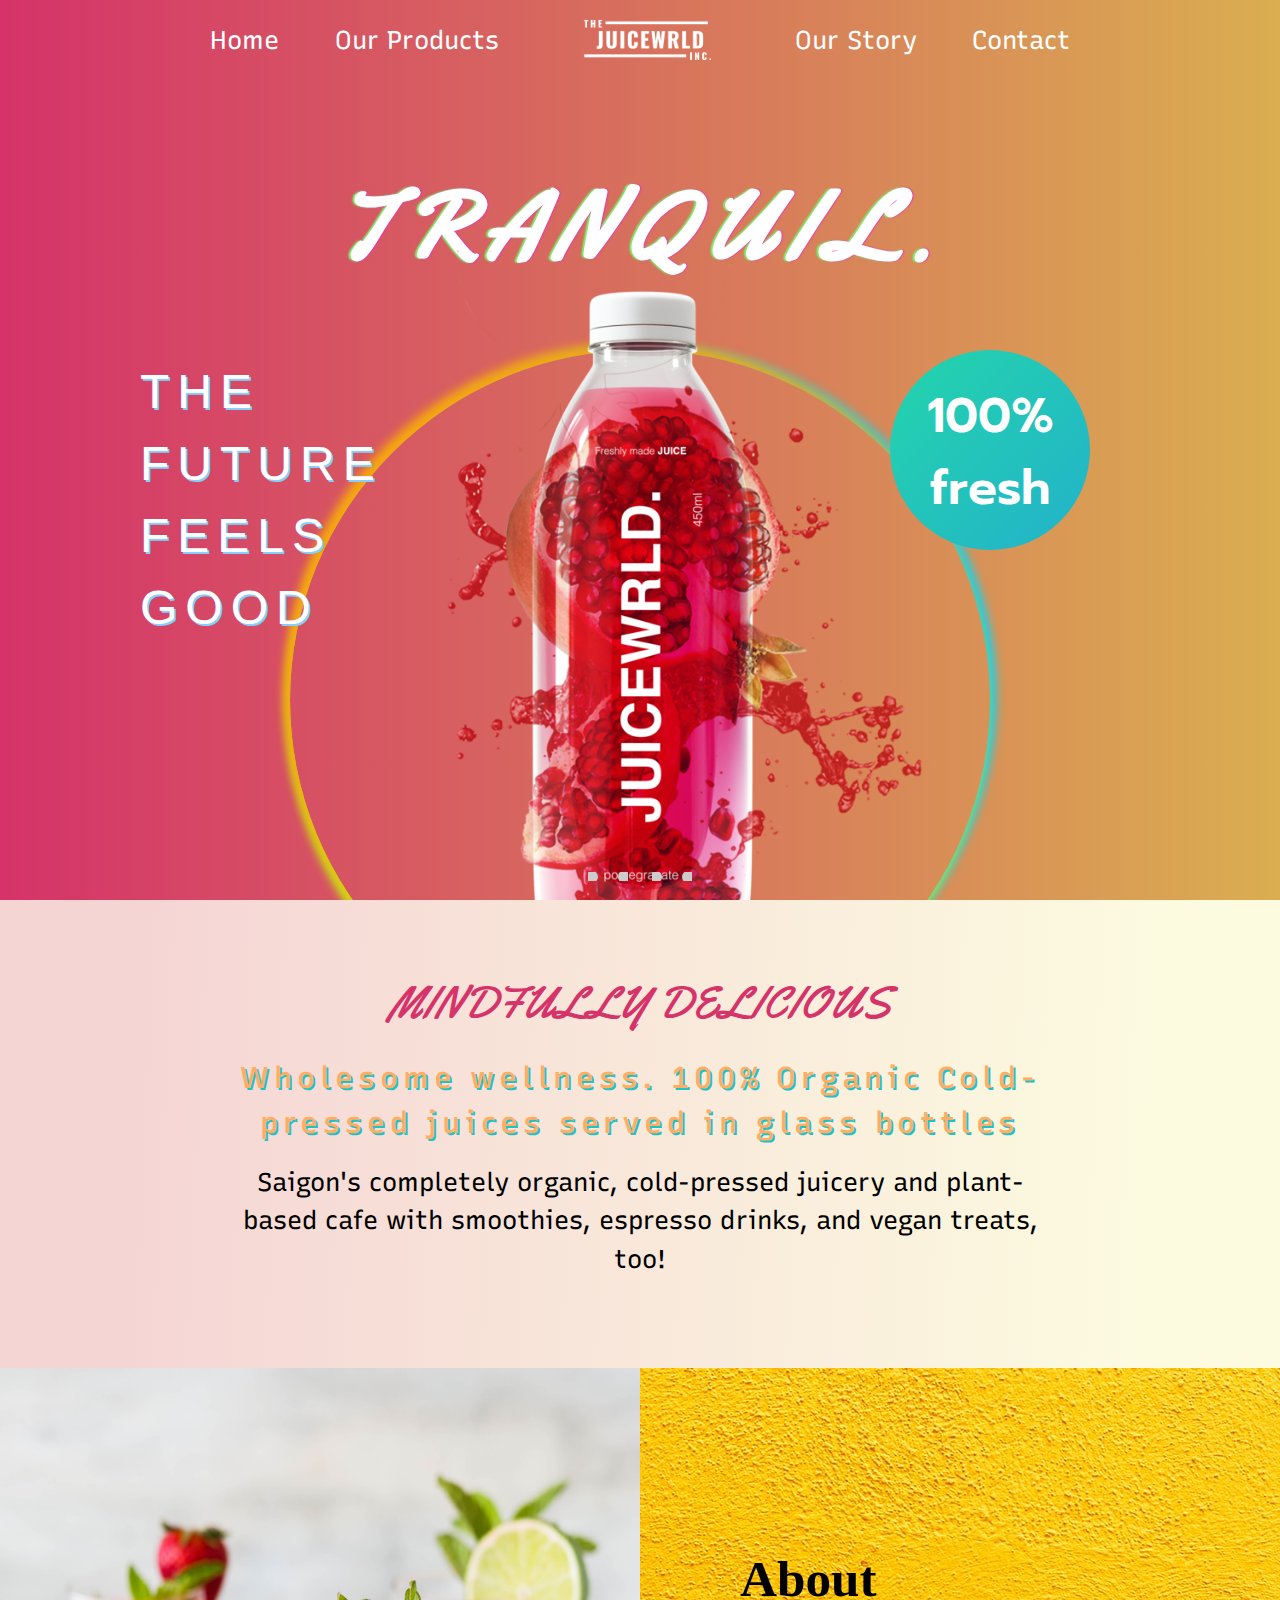
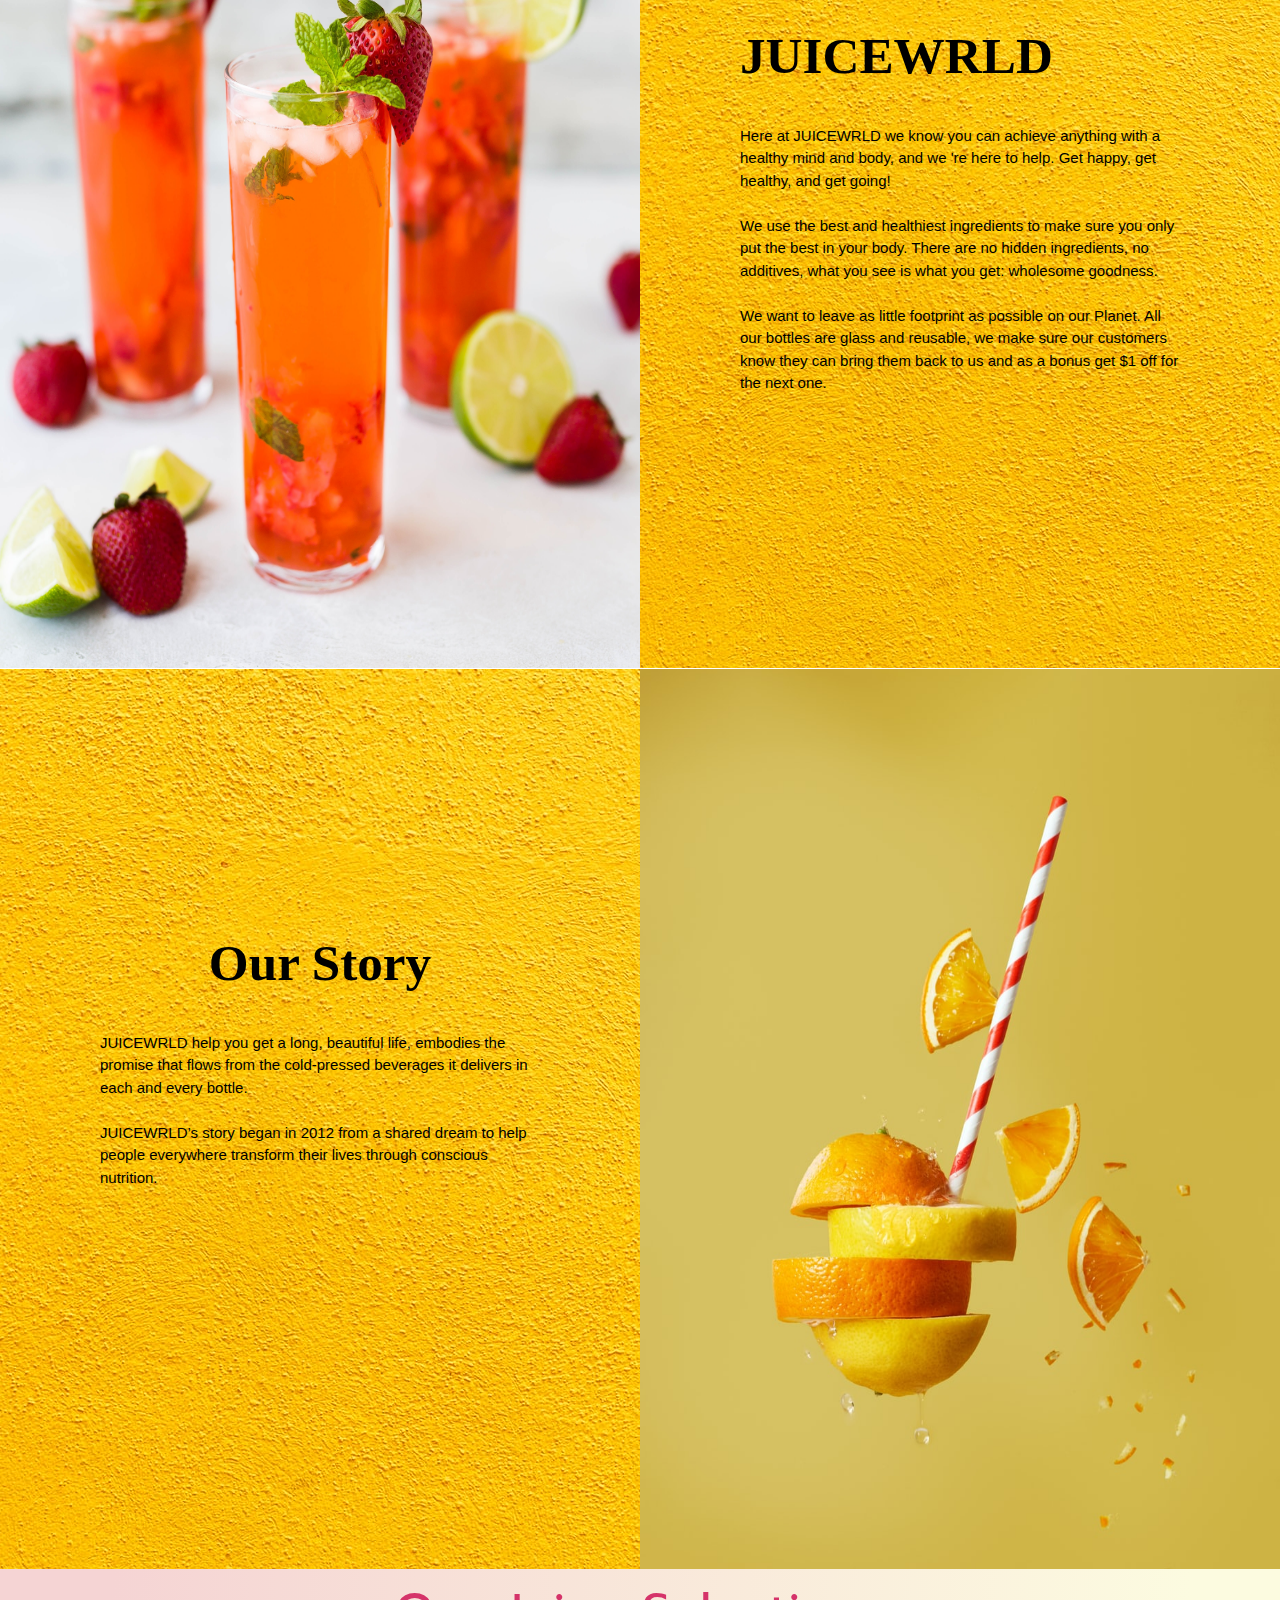
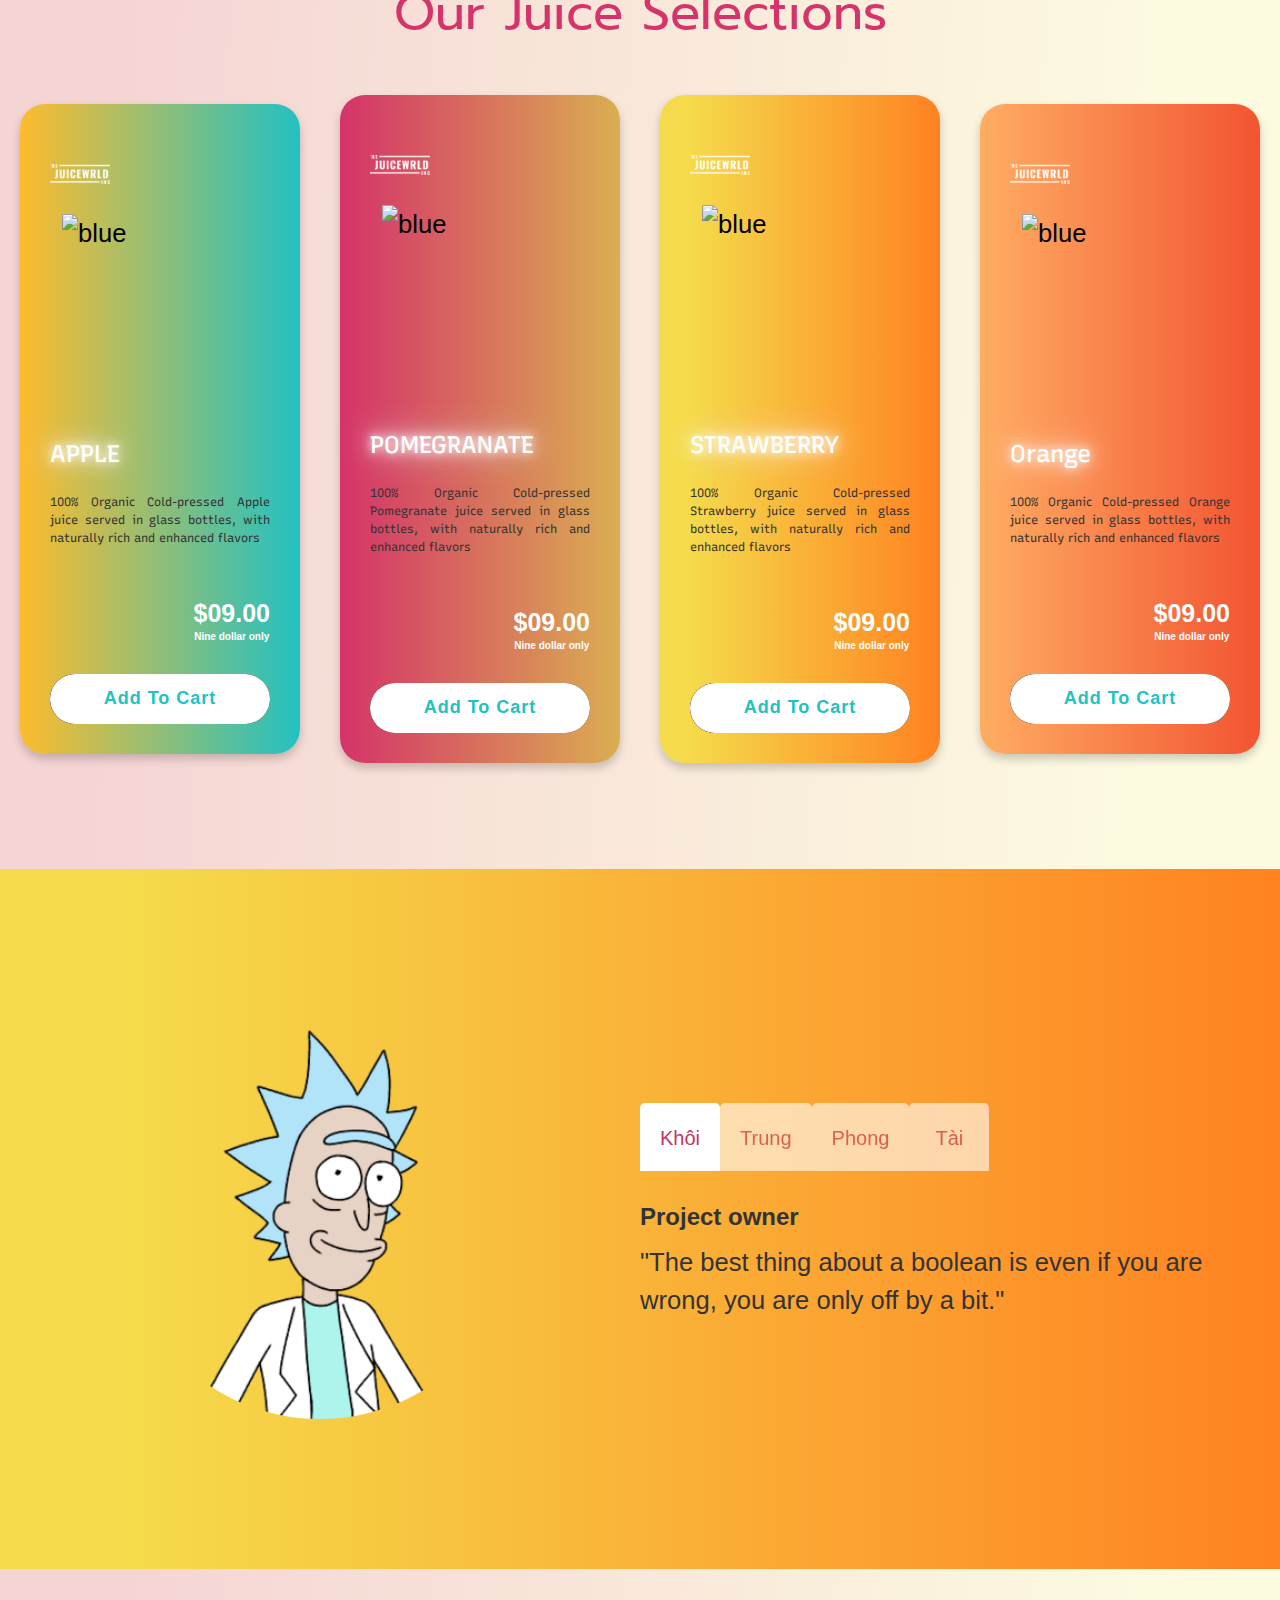
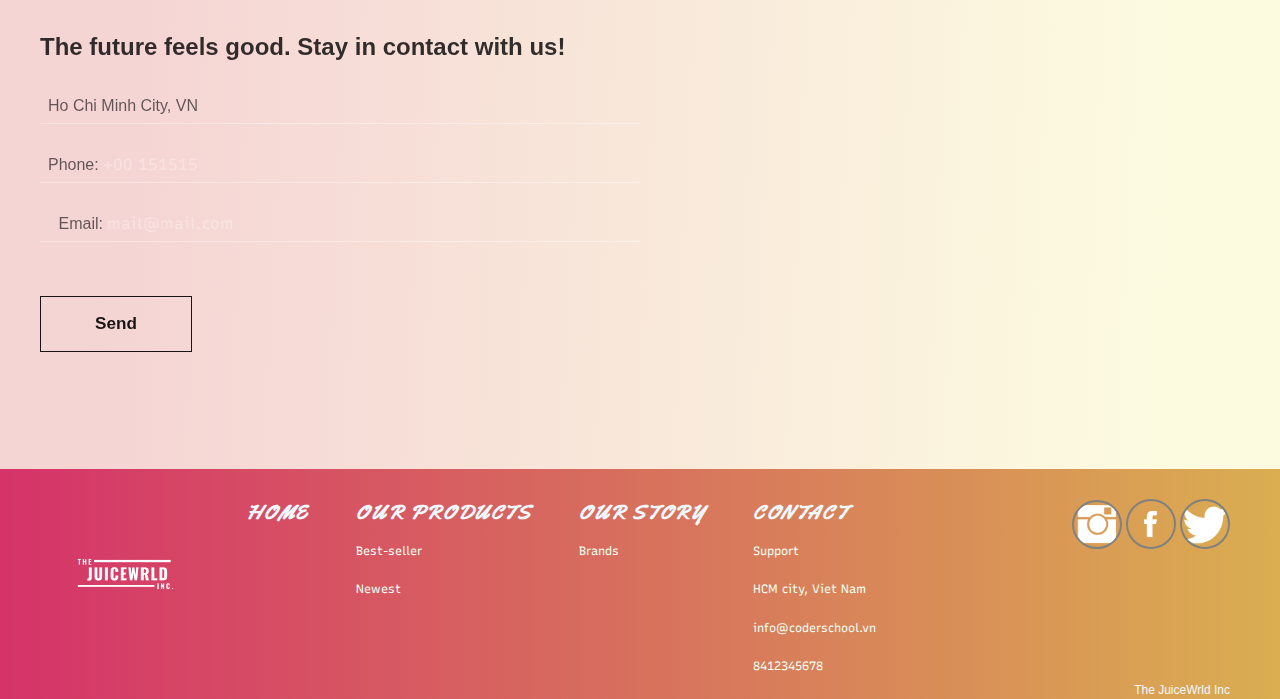
==== commit 5b1bb27d: "add" ====
--- a/index.html
+++ b/index.html
@@ -319,7 +319,7 @@
         <h1 class="contact__heading-right">
           The future feels good. Stay in contact with us!
         </h1>
-        <p><i class="fas fa-map-marker-alt"></i>Chicago, US</p>
+        <p><i class="fas fa-map-marker-alt"></i>Ho Chi Minh City, VN</p>
         <p><i class="fas fa-phone-alt"></i> Phone: <a href="tel:+00 151515">+00 151515</a></p>
         <p><i class="fas fa-envelope"></i>Email: <a href="mailto:mail@mail.com">mail@mail.com</a></p>
         <span></span>
--- a/style.css
+++ b/style.css
@@ -477,11 +477,11 @@
   justify-content: center;
   background-image: linear-gradient( 92.7deg,  rgba(245,212,212,1) 8.5%, rgba(252,251,224,1) 90.2% );
   position: relative;
+  padding-top:20px;
 }
 
 .product-card-header {
   position: absolute;
-  transform: translateY(-400px);
   font-family: "Prompt", cursive;
   font-size: 50px;
   text-align: center;
@@ -490,6 +490,7 @@
   animation-name: textflicker;
   animation-iteration-count: infinite;
   animation-direction: alternate;
+  top:6px;
 }
 @keyframes textflicker {
   from {
@@ -509,7 +510,7 @@
   box-shadow: 0 5px 10px rgba(0, 0, 0, 0.2);
   z-index: 3;
   overflow: hidden;
-  margin: 20px;
+  margin: 32px 20px;
 }
 #card1 {
   background: linear-gradient(90deg, #fdbb2d 0%, #22c1c3 100%);
@@ -710,11 +711,8 @@
   margin-left: 30px;
 }
 footer {
-  background: radial-gradient(
-    circle,
-    rgba(238, 174, 202, 1) 0%,
-    rgba(53, 96, 210, 1) 100%
-  );
+  background: linear-gradient(
+90deg, rgb(213, 51, 105) 0%, rgb(218, 174, 81) 100%);
   color: cornsilk;
   padding-top: 30px;
 }
@@ -748,6 +746,9 @@
     flex-direction: column;
     
 } */
+footer .container {
+  padding: 0 50px;
+}
 
 footer li {
   list-style-type: none;
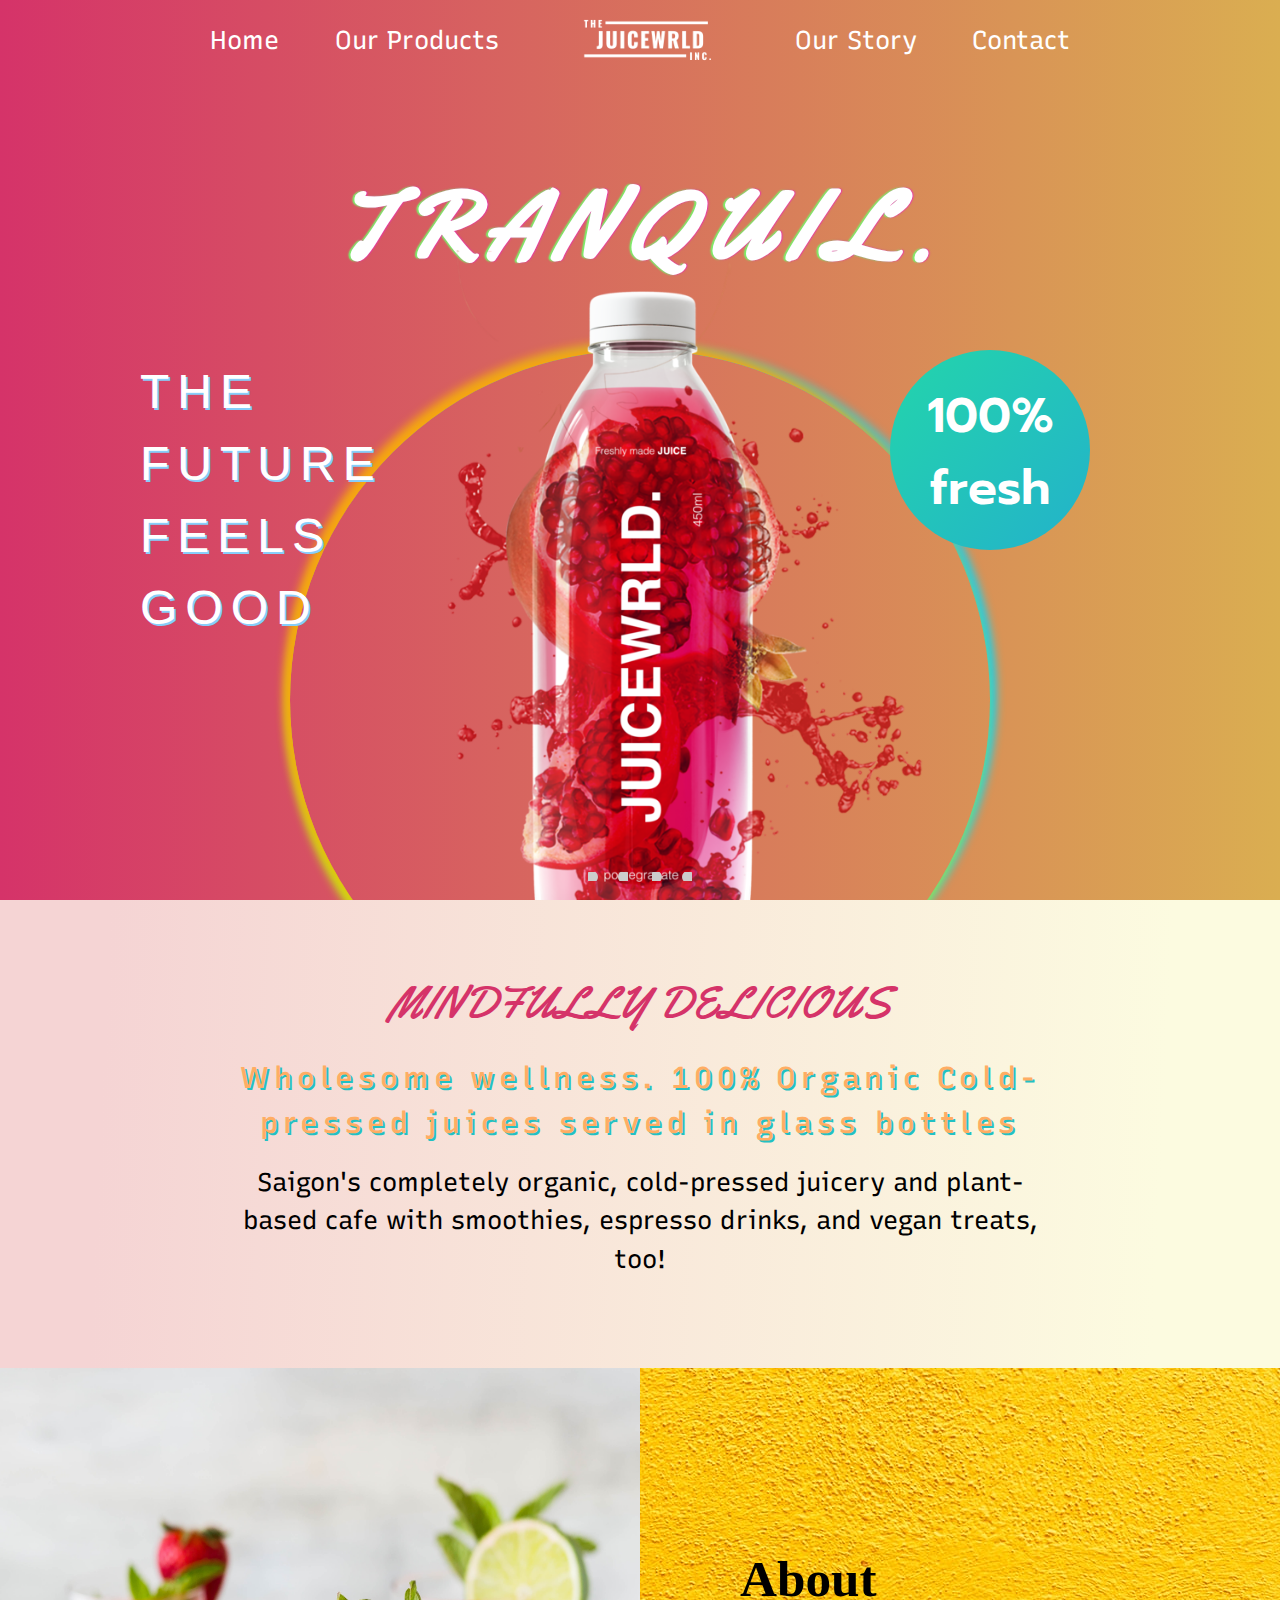
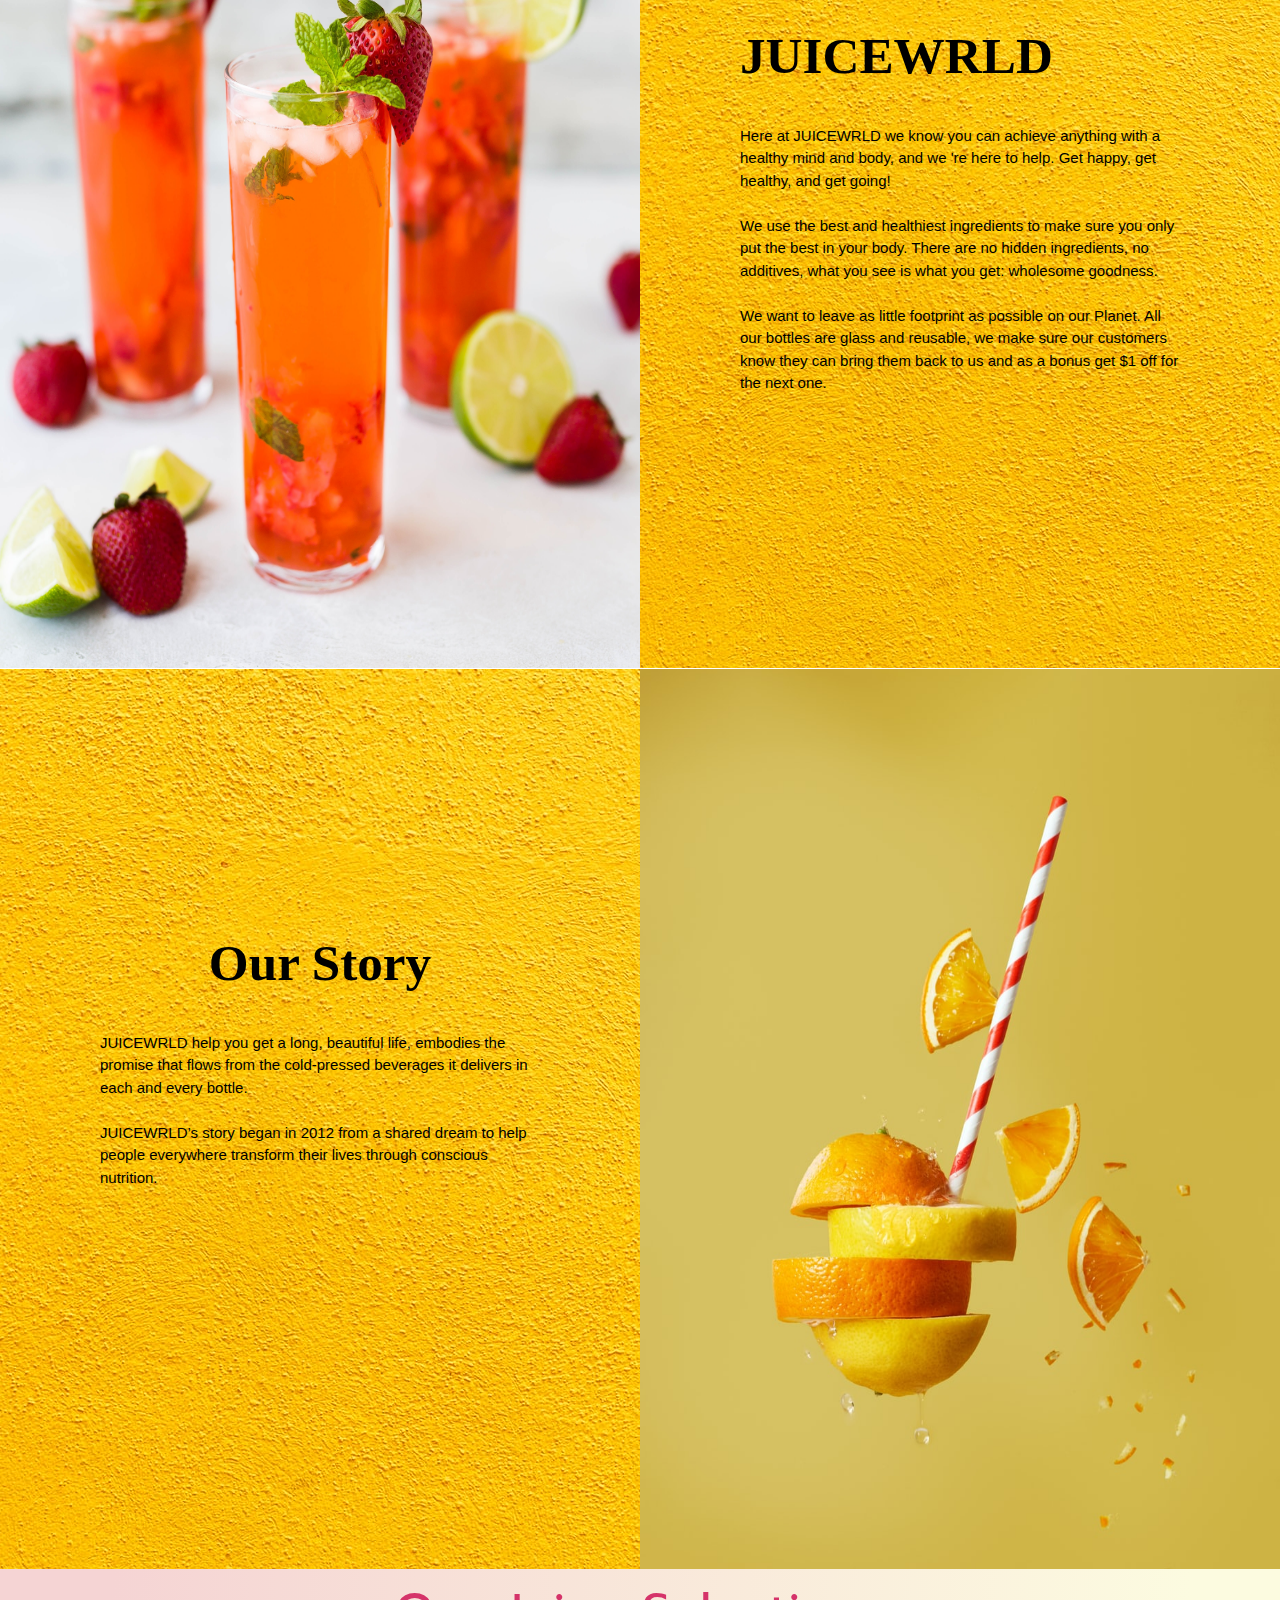
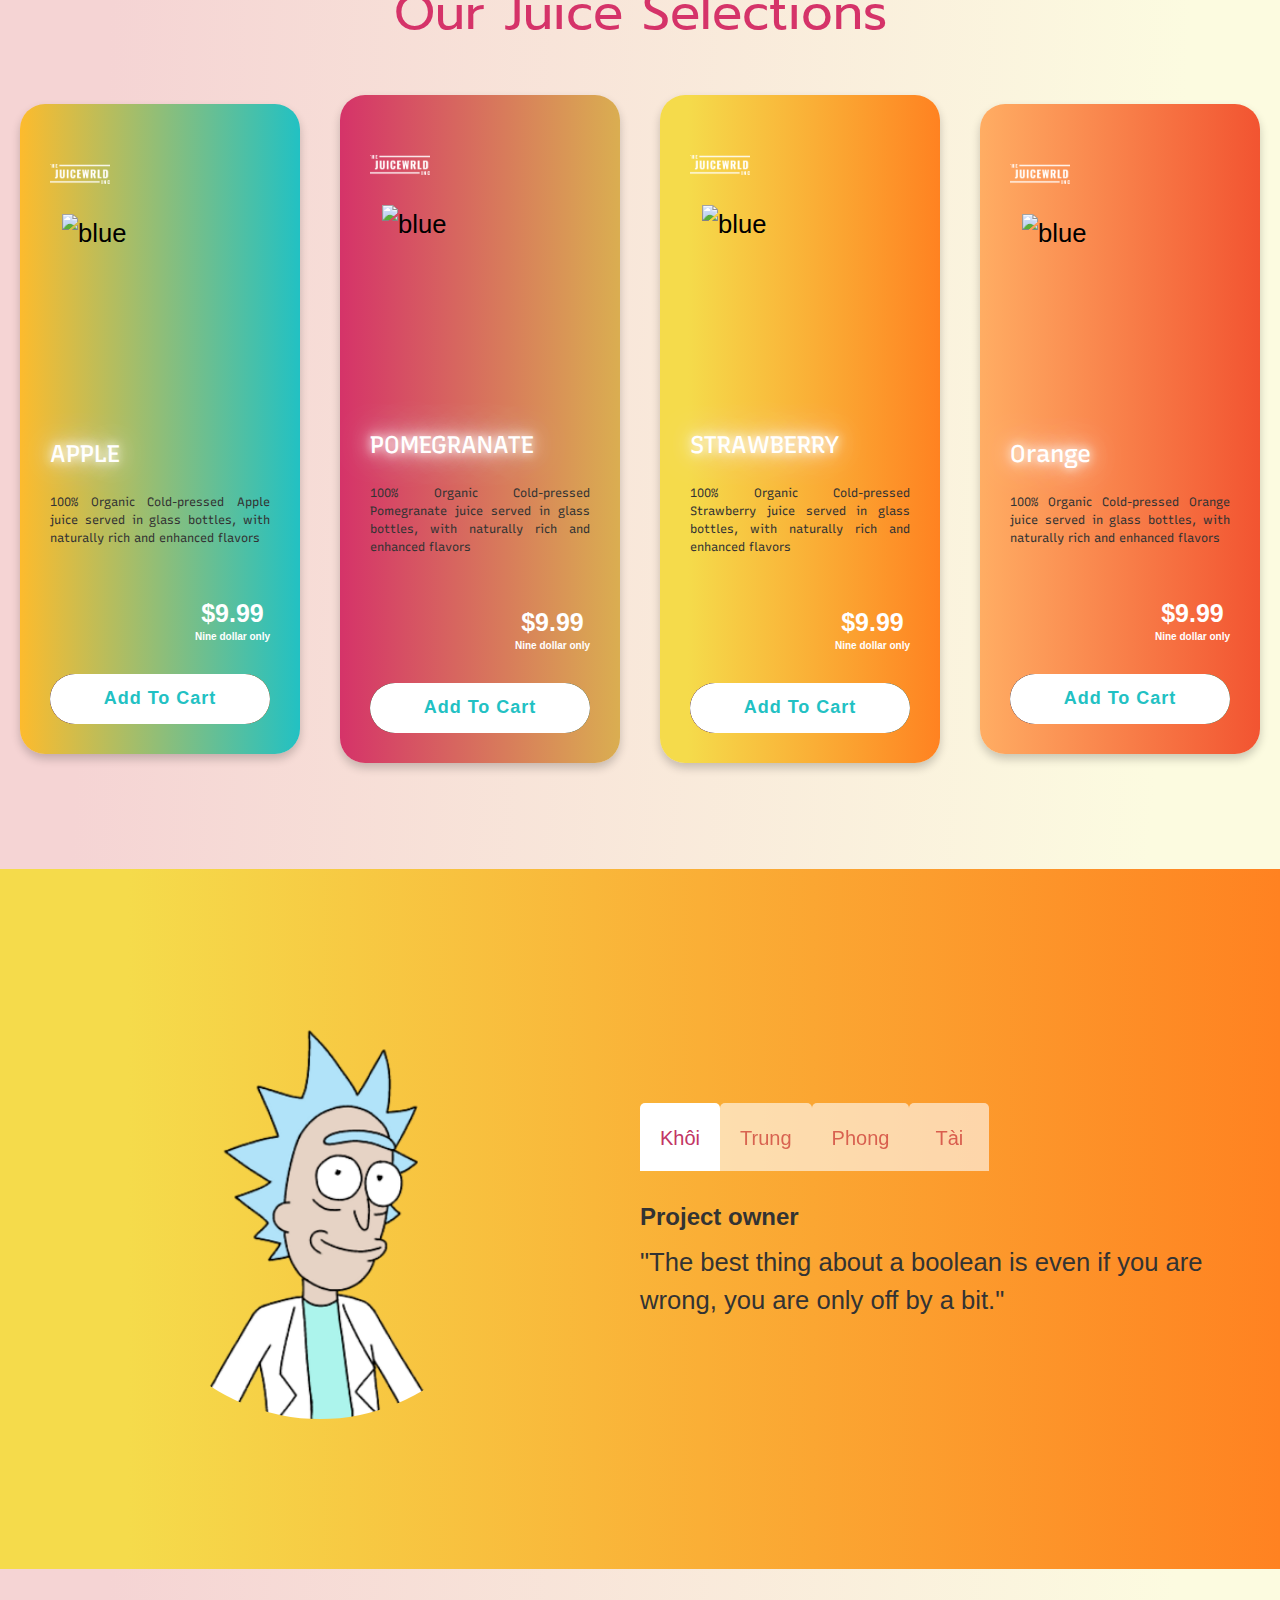
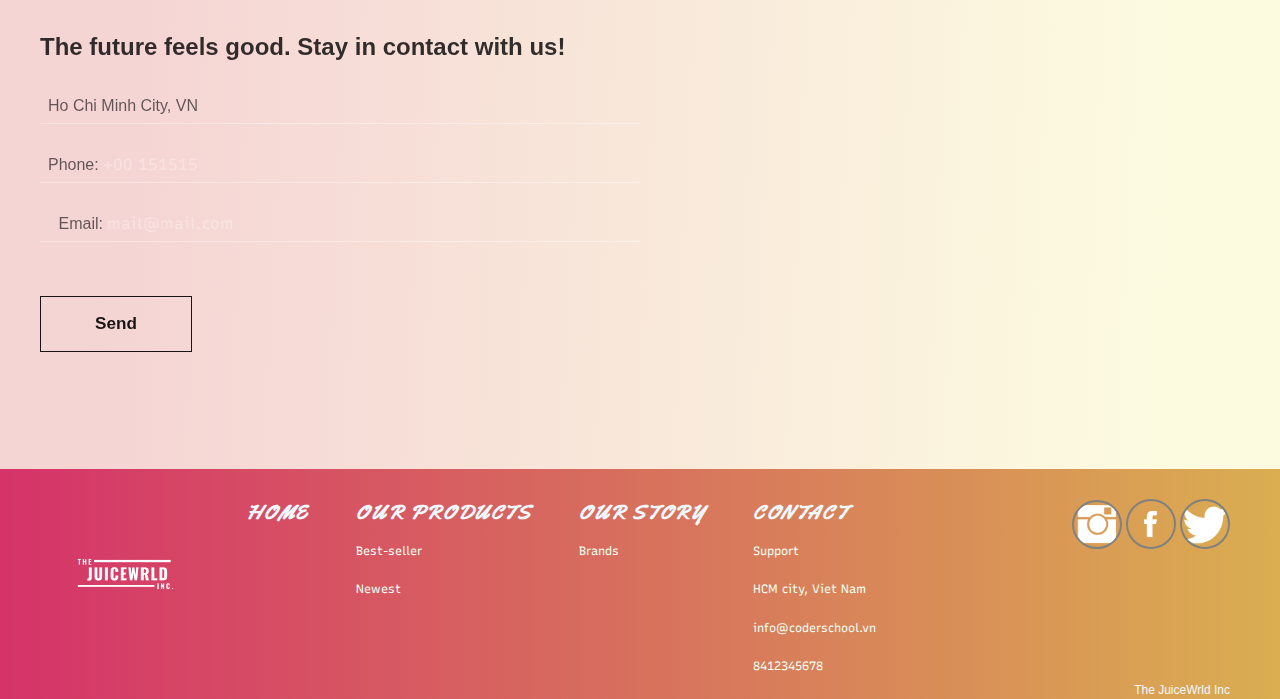
==== commit a0be5e11: "add" ====
--- a/index.html
+++ b/index.html
@@ -20,7 +20,7 @@
     <div class="nav-container">
       <div class="nav-link">
         <a href="#" class="nav-left">Home</a>
-        <a href="#" class="nav-left">Our Products</a>
+        <a href="#section3" class="nav-left">Our Products</a>
       </div>
       <img src="./images/juice_logo.png" alt="logo" width="200px">
       <div class="nav-link">
@@ -141,7 +141,7 @@
           </div>
         </div>
         <div class="price">
-          <span class="price_num">$09.00</span>
+          <span class="price_num">$9.99</span>
           <span class="price_letter">Nine dollar only</span>
         </div>
       </div>
@@ -178,7 +178,7 @@
           </div>
         </div>
         <div class="price">
-          <span class="price_num">$09.00</span>
+          <span class="price_num">$9.99</span>
           <span class="price_letter">Nine dollar only</span>
         </div>
       </div>
@@ -214,7 +214,7 @@
           </div>
         </div>
         <div class="price">
-          <span class="price_num">$09.00</span>
+          <span class="price_num">$9.99</span>
           <span class="price_letter">Nine dollar only</span>
         </div>
       </div>
@@ -252,7 +252,7 @@
           </div>
         </div>
         <div class="price">
-          <span class="price_num">$09.00</span>
+          <span class="price_num">$9.99</span>
           <span class="price_letter">Nine dollar only</span>
         </div>
       </div>
--- a/style.css
+++ b/style.css
@@ -13,6 +13,7 @@
 html,
 body {
   height: 100%;
+  scroll-behavior: smooth;
 }
 
 body {
